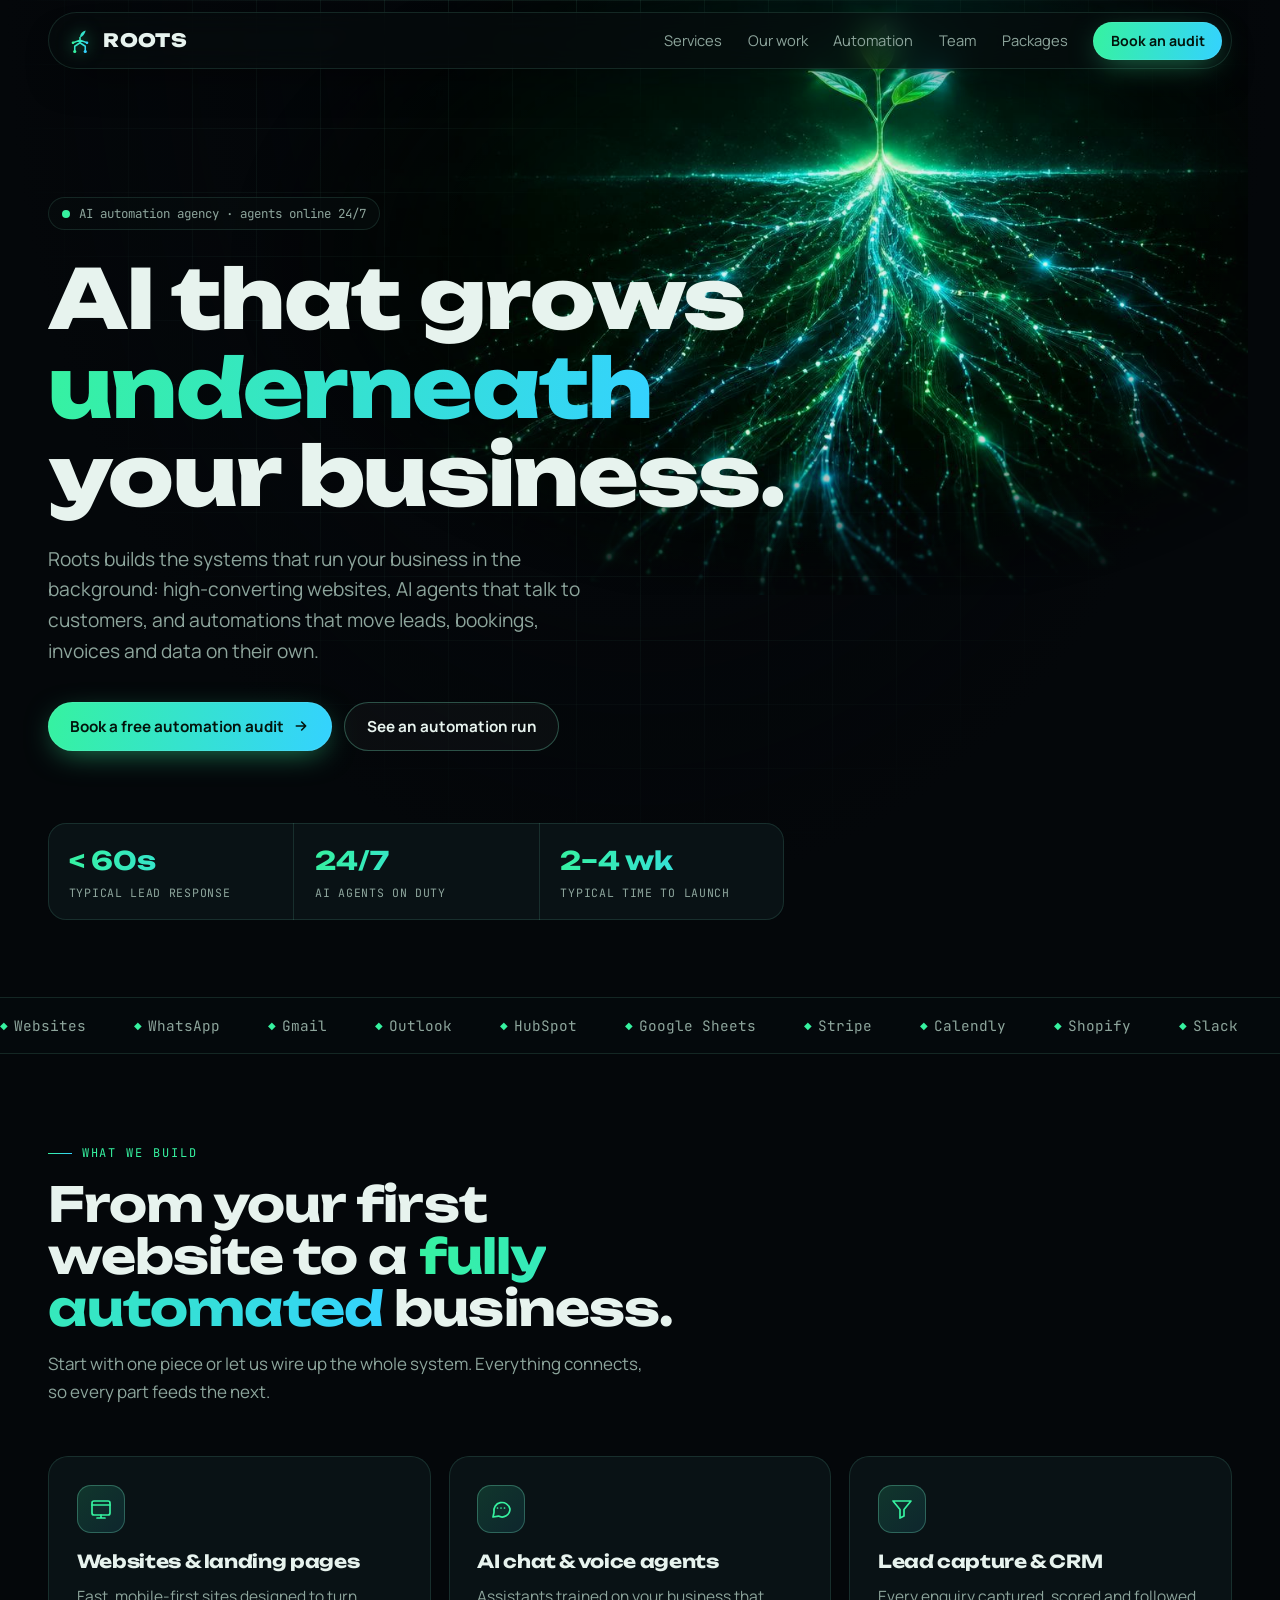
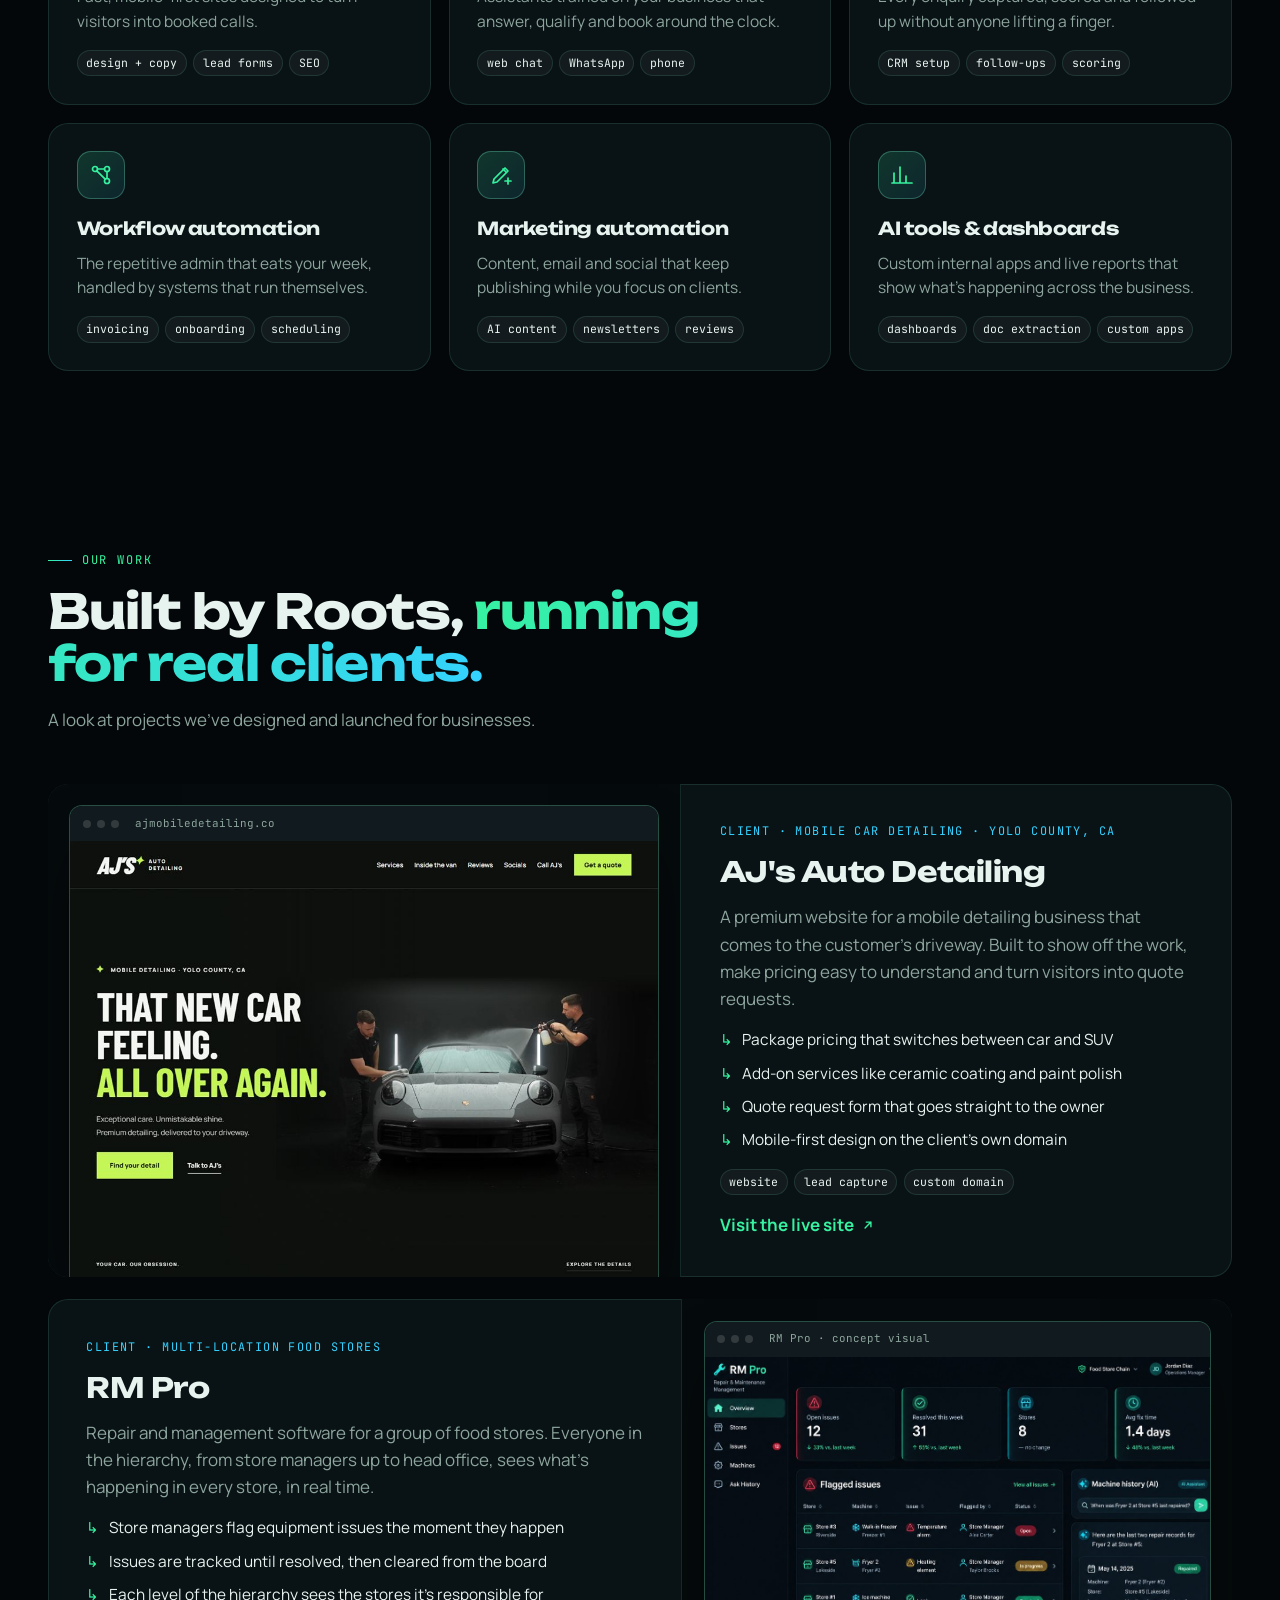
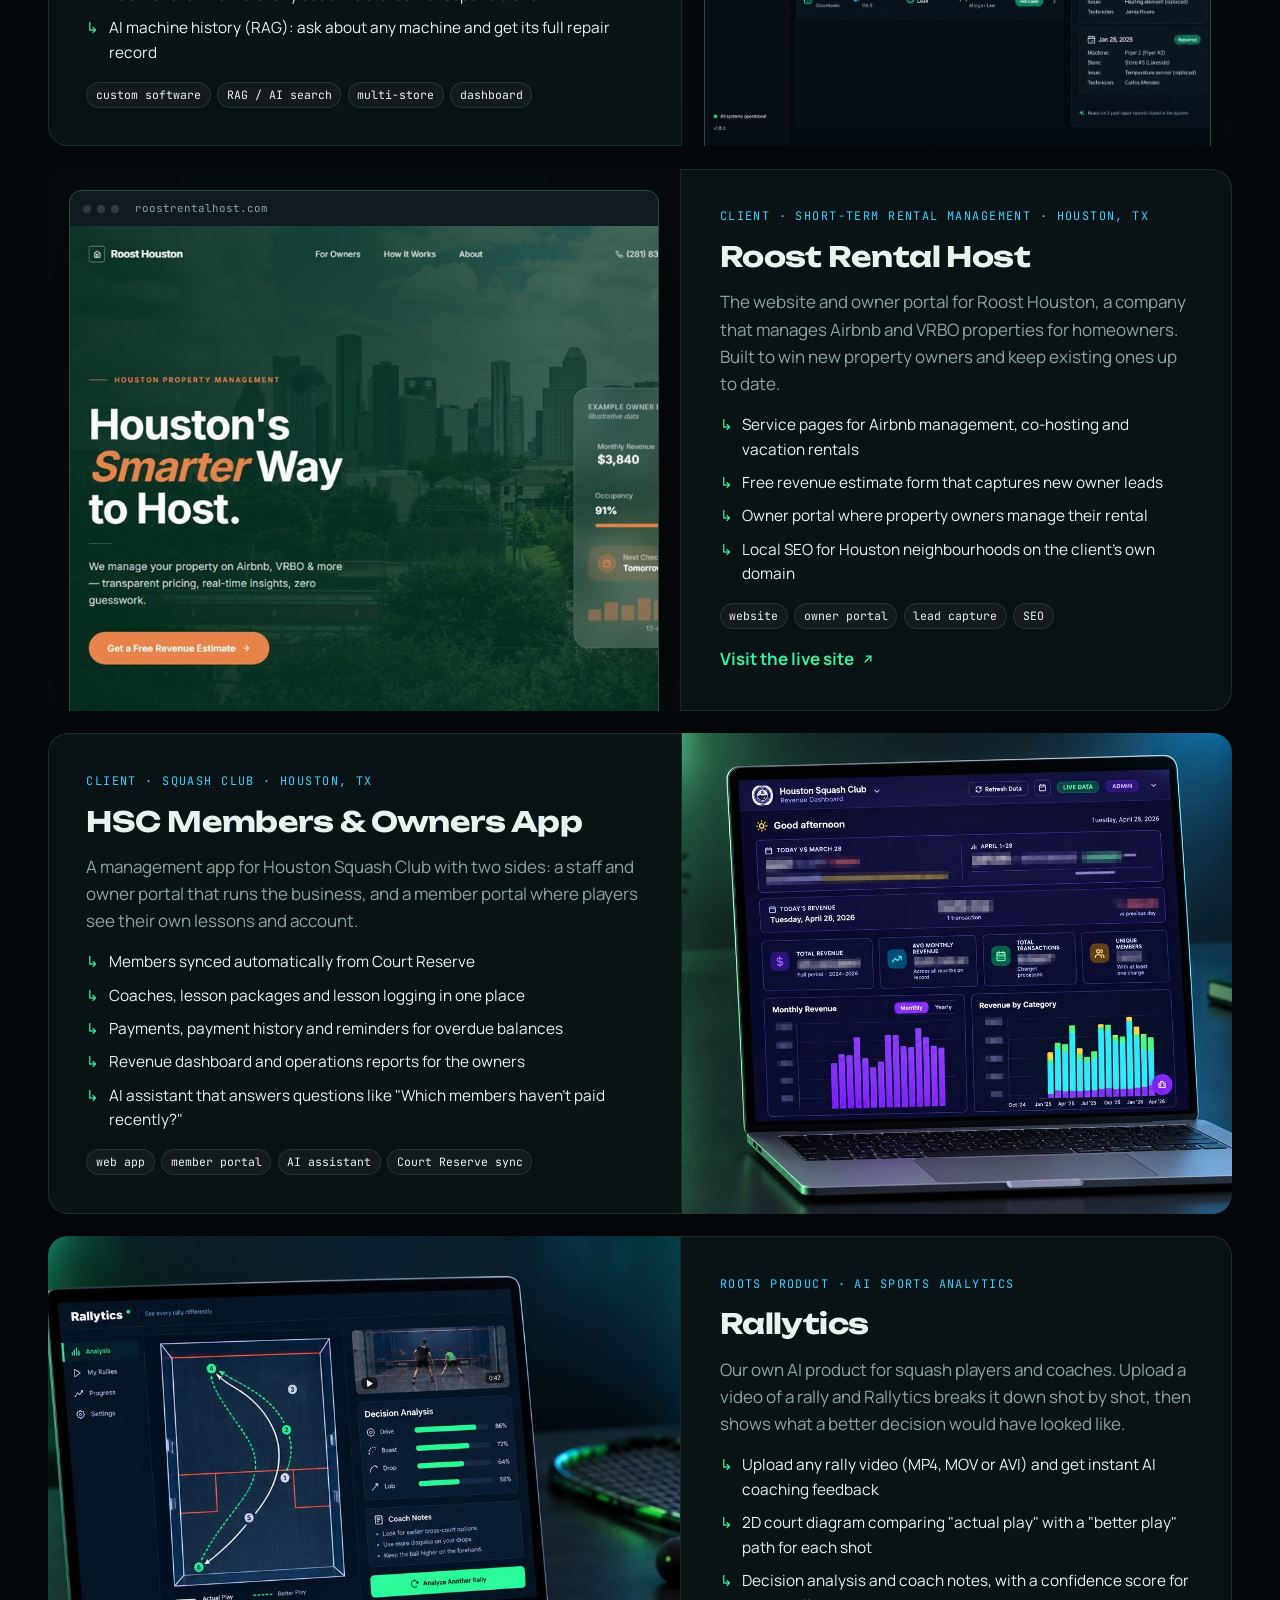
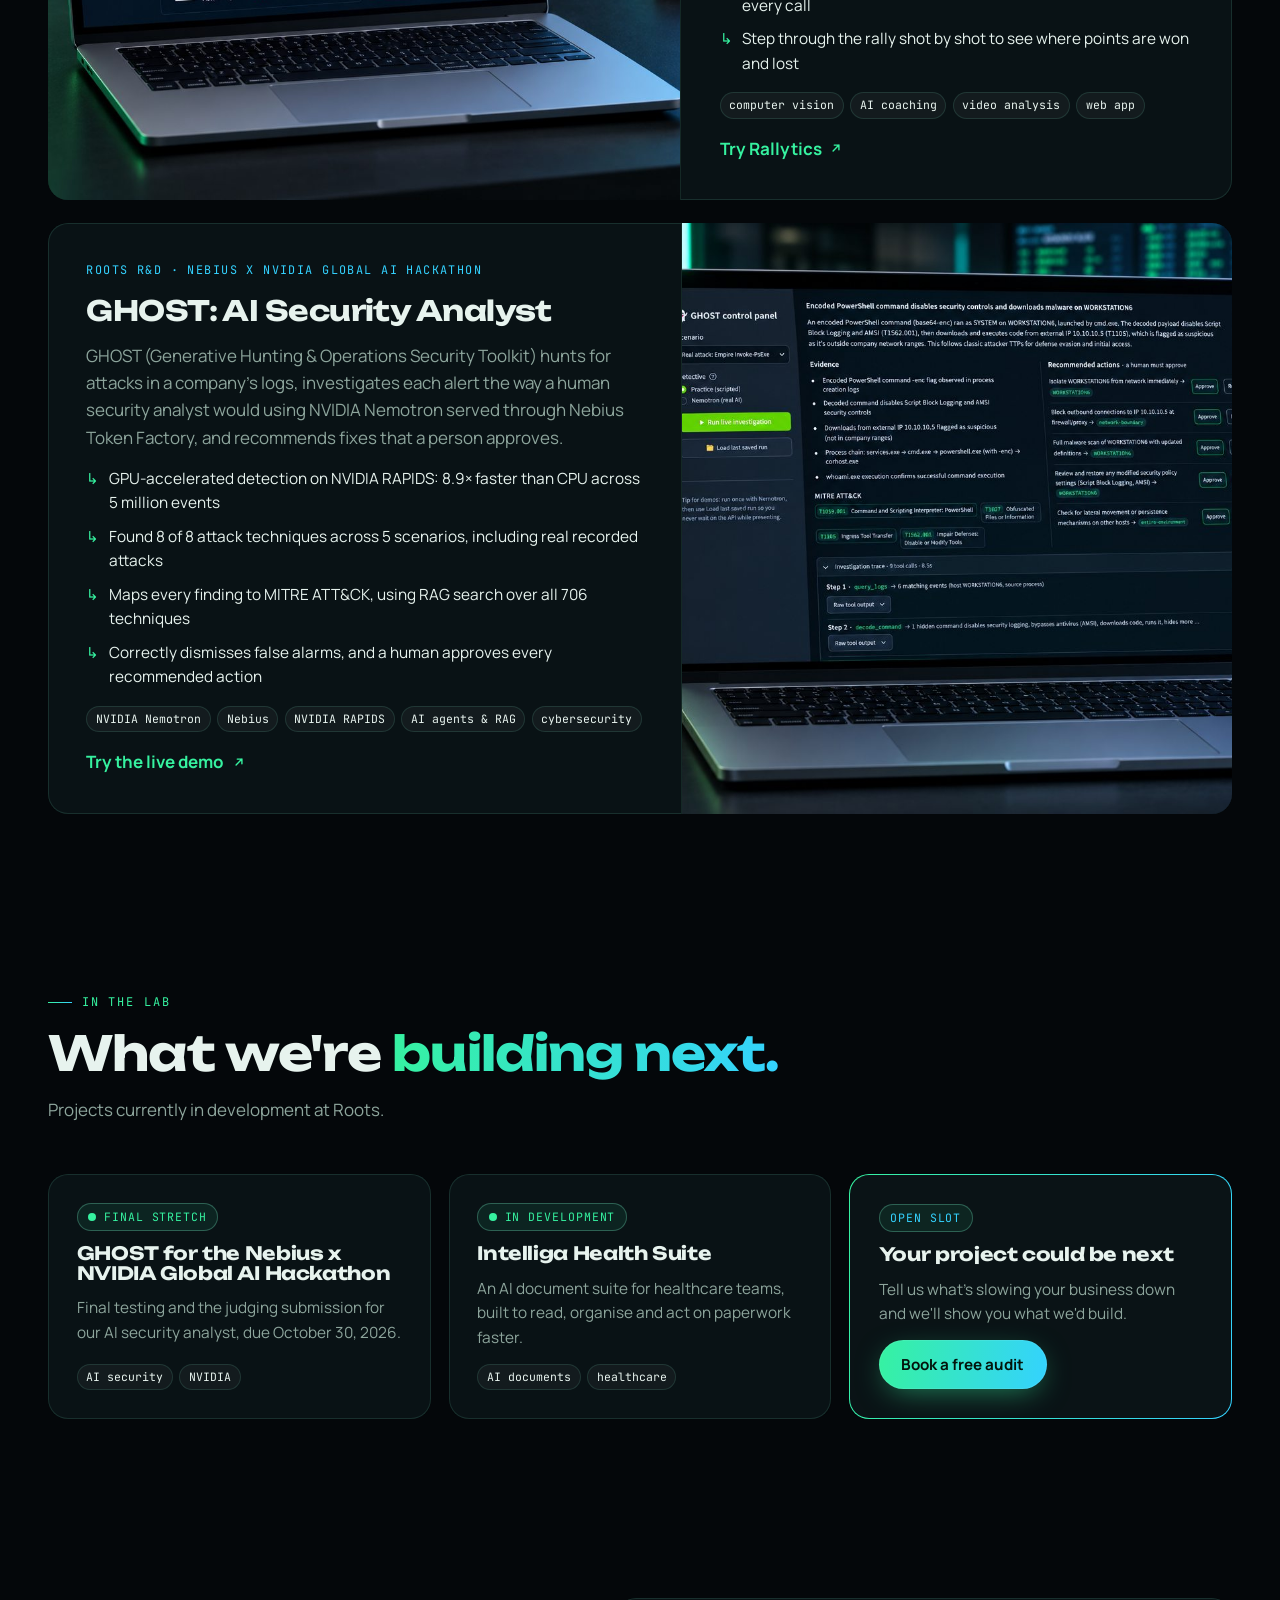
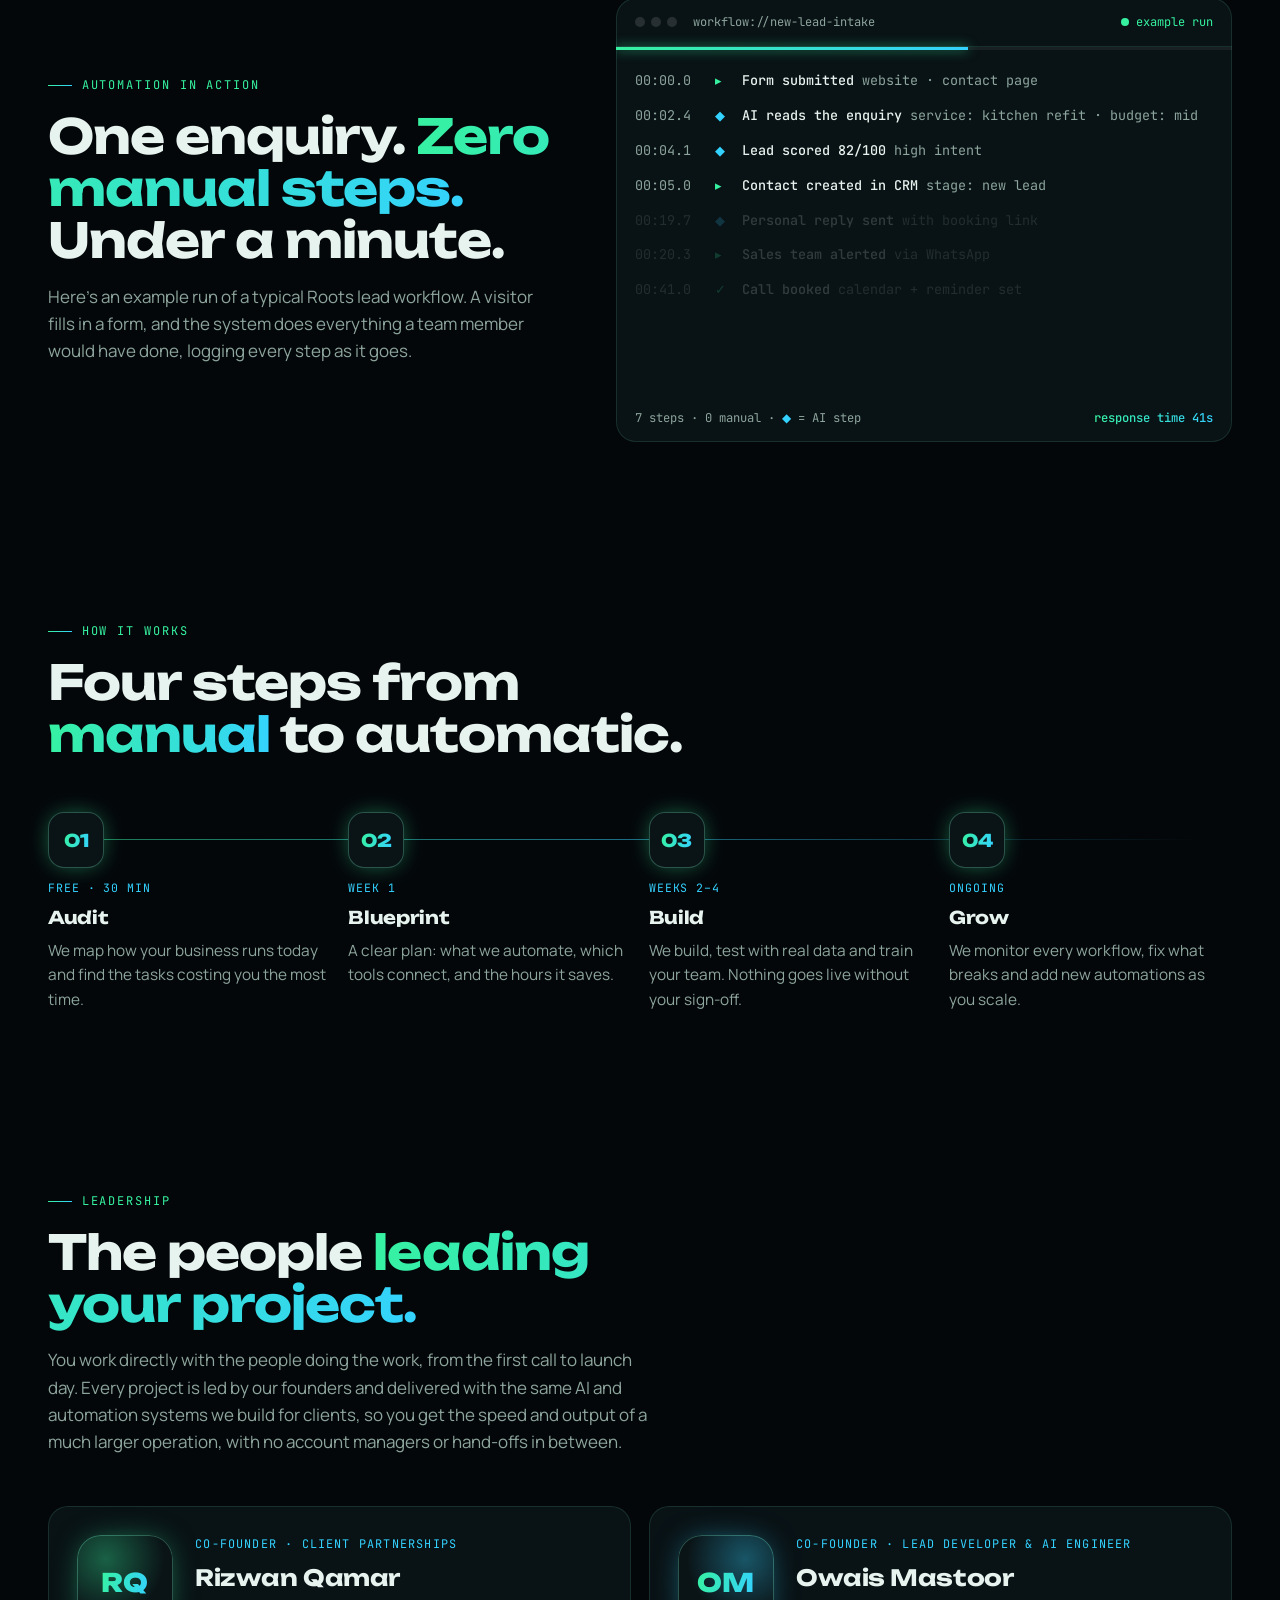
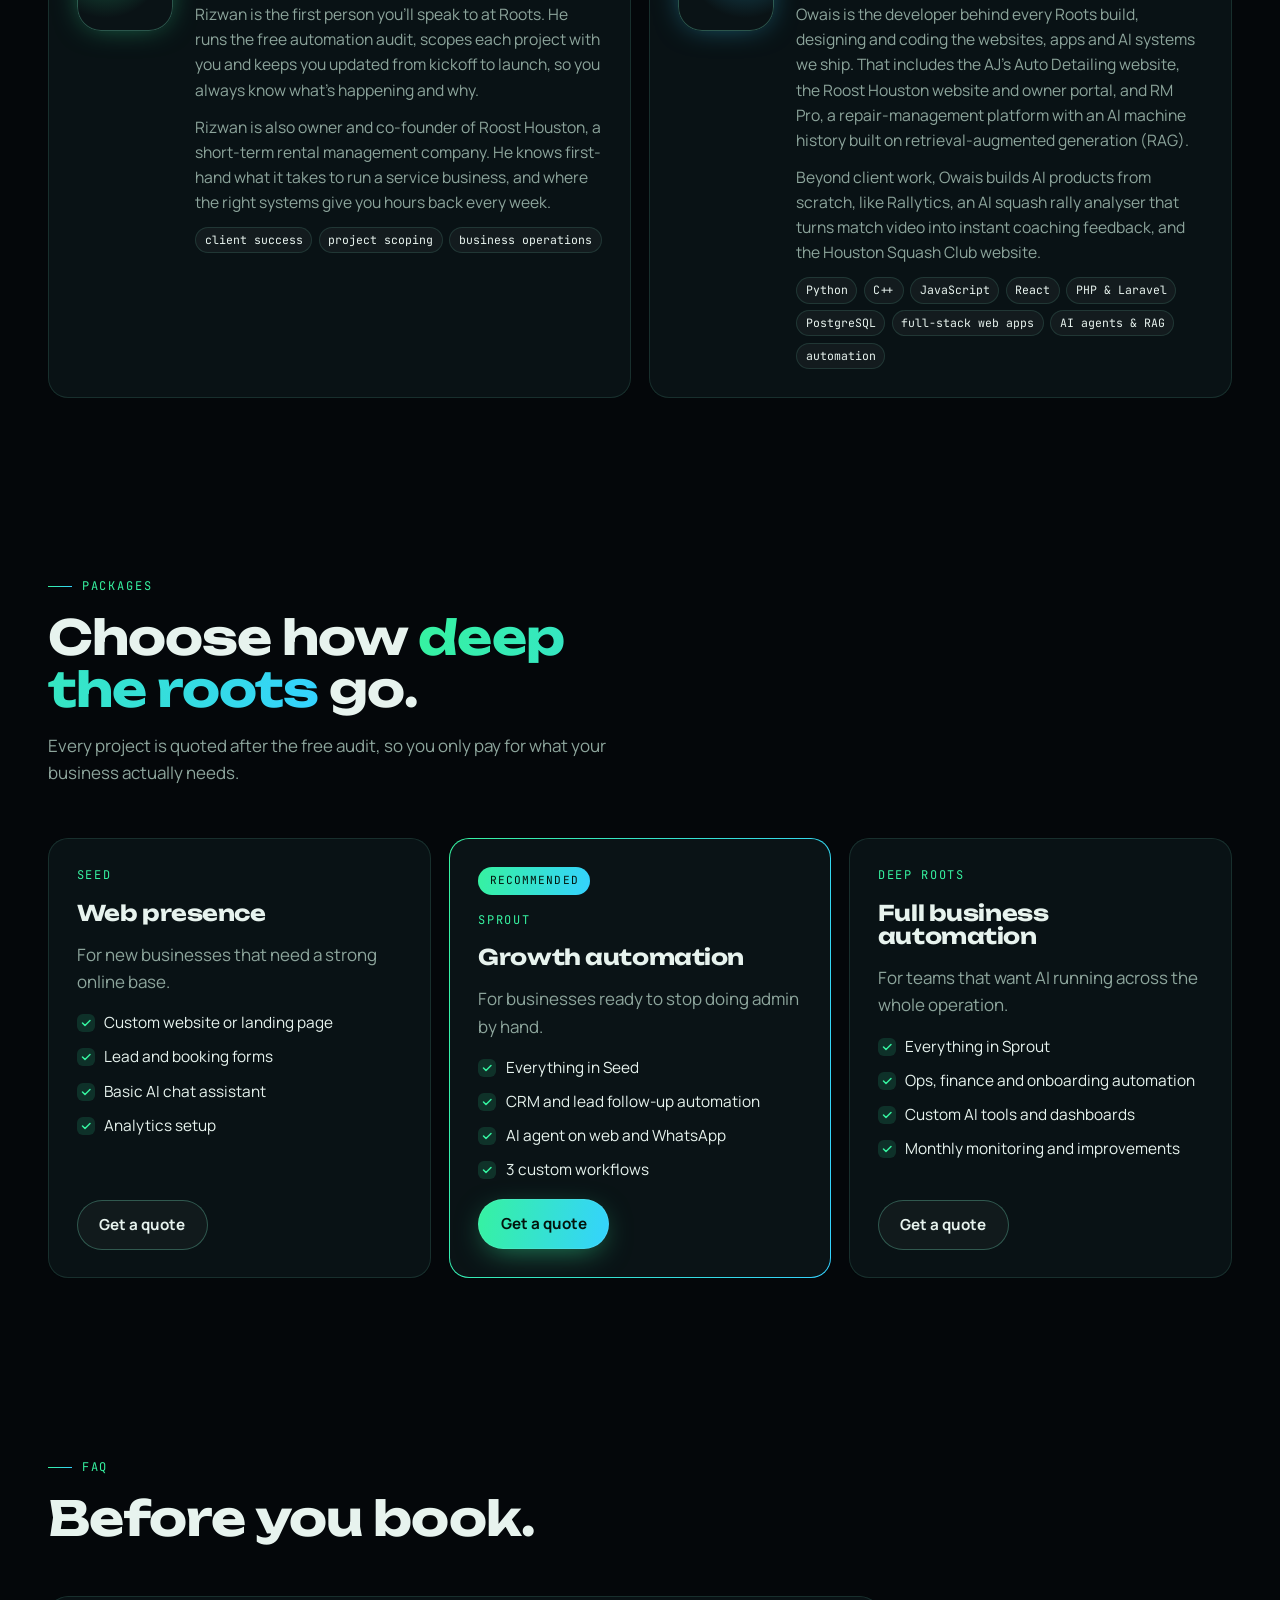
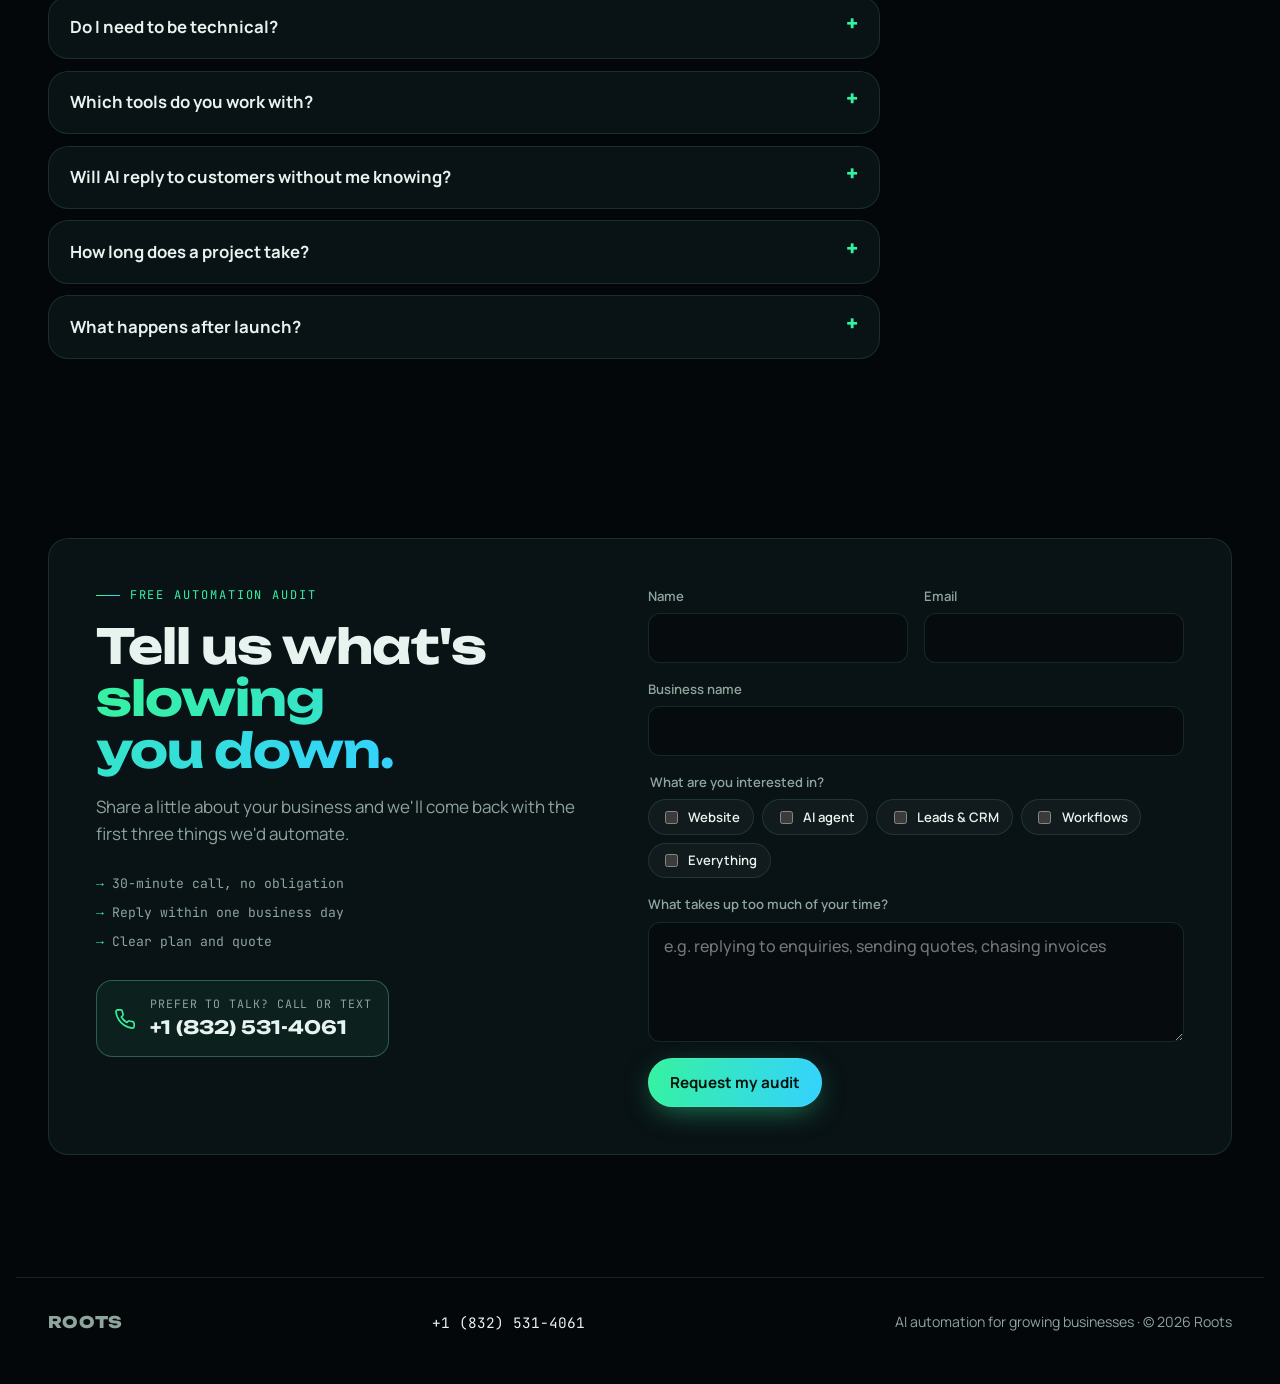
==== index.html @ 6e0de46a "Security hardening from ZAP scan, plus GHOST project and upcoming section - Move all CSS to styles.c" ====
<!doctype html>
<html lang="en">
<head>
<meta charset="utf-8">
<meta name="viewport" content="width=device-width, initial-scale=1, viewport-fit=cover">
<title>Roots | AI Automation Agency</title>
<meta name="description" content="Roots builds websites, AI agents and end-to-end business automation. Book a free automation audit.">
<meta property="og:title" content="Roots | AI Automation Agency">
<meta property="og:description" content="Websites, AI agents and full business automation, built to run underneath your business.">
<meta property="og:image" content="https://roots-ai-roan.vercel.app/img/hero.jpg">
<meta name="theme-color" content="#04070A">
<link rel="icon" href="favicon.svg" type="image/svg+xml">
<link rel="canonical" href="https://roots-ai-roan.vercel.app/">
<meta name="twitter:card" content="summary_large_image">
<meta property="og:type" content="website">
<meta property="og:url" content="https://roots-ai-roan.vercel.app/">
<link rel="preload" href="fonts/Manrope-latin-bcbadccc.woff2" as="font" type="font/woff2" crossorigin>
<link rel="preload" href="fonts/Unbounded-latin-f2b2b22d.woff2" as="font" type="font/woff2" crossorigin>
<link rel="stylesheet" href="styles.css">
</head>
<body>

<header class="nav">
  <div class="bar">
    <a class="logo" href="#top" aria-label="Roots home">
      <svg viewBox="0 0 32 32" aria-hidden="true"><defs><linearGradient id="lg" x1="0" y1="0" x2="1" y2="1"><stop offset="0" stop-color="#36F2A0"/><stop offset="1" stop-color="#34D2FF"/></linearGradient></defs><path d="M3 12h26" stroke="url(#lg)" stroke-width="1.6"/><path d="M16 12v6M16 18l-6 4v6M16 18l6 4v6M16 15l-8 3M16 15l8 3" stroke="url(#lg)" stroke-width="1.8" fill="none" stroke-linecap="round" stroke-linejoin="round"/><circle cx="10" cy="28" r="1.8" fill="#36F2A0"/><circle cx="22" cy="28" r="1.8" fill="#34D2FF"/><circle cx="8" cy="18" r="1.5" fill="#36F2A0"/><circle cx="24" cy="18" r="1.5" fill="#34D2FF"/><path d="M16 12c0-4 2.2-7 6.5-8-1 4.2-3.2 6.6-6.5 8z" fill="url(#lg)"/></svg>
      ROOTS
    </a>
    <nav id="site-nav" aria-label="Main">
      <a href="#services">Services</a>
      <a href="#work">Our work</a>
      <a href="#workflow">Automation</a>
      <a href="#team">Team</a>
      <a href="#packages">Packages</a>
      <a class="btn" href="#contact">Book an audit</a>
    </nav>
    <button class="menu-btn" type="button" aria-label="Open menu" aria-expanded="false" aria-controls="site-nav"><svg viewBox="0 0 24 24" fill="none" stroke="currentColor" stroke-width="2" stroke-linecap="round" aria-hidden="true"><path d="M4 7h16M4 12h16M4 17h16"/></svg></button>
  </div>
</header>

<main id="top">
  <div class="wrap">
    <section class="hero" aria-labelledby="hero-title">
      <div class="hero-art" role="img" aria-label="A glowing sapling whose roots are circuit traces carrying data"></div>
      <span class="status"><span class="pulse"></span>AI automation agency · agents online 24/7</span>
      <h1 id="hero-title">AI that grows <span class="grad">underneath</span> your business.</h1>
      <p class="lede">Roots builds the systems that run your business in the background: high-converting websites, AI agents that talk to customers, and automations that move leads, bookings, invoices and data on their own.</p>
      <div class="ctas">
        <a class="btn" href="#contact">Book a free automation audit
          <svg width="16" height="16" viewBox="0 0 24 24" fill="none" stroke="currentColor" stroke-width="2.4" stroke-linecap="round" stroke-linejoin="round" aria-hidden="true"><path d="M5 12h14M13 6l6 6-6 6"/></svg></a>
        <a class="btn ghost" href="#workflow">See an automation run</a>
      </div>
      <div class="readouts" aria-label="What Roots delivers">
        <div class="readout"><b class="grad">&lt; 60s</b><span>typical lead response</span></div>
        <div class="readout"><b class="grad">24/7</b><span>AI agents on duty</span></div>
        <div class="readout"><b class="grad">2–4 wk</b><span>typical time to launch</span></div>
      </div>
    </section>
  </div>

  <div class="marquee" aria-label="Tools we connect">
    <div class="marquee-track">
      <span>Websites</span><span>WhatsApp</span><span>Gmail</span><span>Outlook</span><span>HubSpot</span><span>Google Sheets</span><span>Stripe</span><span>Calendly</span><span>Shopify</span><span>Slack</span><span>Notion</span><span>QuickBooks</span><span>Instagram</span><span>Zapier</span>
      <span aria-hidden="true">Websites</span><span aria-hidden="true">WhatsApp</span><span aria-hidden="true">Gmail</span><span aria-hidden="true">Outlook</span><span aria-hidden="true">HubSpot</span><span aria-hidden="true">Google Sheets</span><span aria-hidden="true">Stripe</span><span aria-hidden="true">Calendly</span><span aria-hidden="true">Shopify</span><span aria-hidden="true">Slack</span><span aria-hidden="true">Notion</span><span aria-hidden="true">QuickBooks</span><span aria-hidden="true">Instagram</span><span aria-hidden="true">Zapier</span>
    </div>
  </div>

  <section id="services" aria-labelledby="svc-title">
    <div class="wrap">
      <div class="head">
        <span class="eyebrow">What we build</span>
        <h2 id="svc-title">From your first website to a <span class="grad">fully automated</span> business.</h2>
        <p>Start with one piece or let us wire up the whole system. Everything connects, so every part feeds the next.</p>
      </div>
      <div class="services">
        <article class="card svc">
          <div class="icon"><svg viewBox="0 0 24 24"><rect x="3" y="4" width="18" height="14" rx="2"/><path d="M3 8h18M8 21h8M12 18v3"/></svg></div>
          <h3>Websites &amp; landing pages</h3>
          <p>Fast, mobile-first sites designed to turn visitors into booked calls.</p>
          <ul><li>design + copy</li><li>lead forms</li><li>SEO</li></ul>
        </article>
        <article class="card svc">
          <div class="icon"><svg viewBox="0 0 24 24"><path d="M21 12a8 8 0 0 1-11.6 7.1L4 20l1-4.6A8 8 0 1 1 21 12z"/><path d="M8.5 11h.01M12 11h.01M15.5 11h.01"/></svg></div>
          <h3>AI chat &amp; voice agents</h3>
          <p>Assistants trained on your business that answer, qualify and book around the clock.</p>
          <ul><li>web chat</li><li>WhatsApp</li><li>phone</li></ul>
        </article>
        <article class="card svc">
          <div class="icon"><svg viewBox="0 0 24 24"><path d="M3 4h18l-7 8.5V19l-4 2v-8.5z"/></svg></div>
          <h3>Lead capture &amp; CRM</h3>
          <p>Every enquiry captured, scored and followed up without anyone lifting a finger.</p>
          <ul><li>CRM setup</li><li>follow-ups</li><li>scoring</li></ul>
        </article>
        <article class="card svc">
          <div class="icon"><svg viewBox="0 0 24 24"><circle cx="6" cy="6" r="2.5"/><circle cx="18" cy="18" r="2.5"/><circle cx="18" cy="6" r="2.5"/><path d="M8.5 6h7M18 8.5v7M7.8 7.8l8.4 8.4"/></svg></div>
          <h3>Workflow automation</h3>
          <p>The repetitive admin that eats your week, handled by systems that run themselves.</p>
          <ul><li>invoicing</li><li>onboarding</li><li>scheduling</li></ul>
        </article>
        <article class="card svc">
          <div class="icon"><svg viewBox="0 0 24 24"><path d="M4 20l4-1 11-11-3-3L5 16z"/><path d="M14 6l3 3"/><path d="M19 15v6M16 18h6"/></svg></div>
          <h3>Marketing automation</h3>
          <p>Content, email and social that keep publishing while you focus on clients.</p>
          <ul><li>AI content</li><li>newsletters</li><li>reviews</li></ul>
        </article>
        <article class="card svc">
          <div class="icon"><svg viewBox="0 0 24 24"><path d="M4 20V10M10 20V4M16 20v-7M22 20H2"/></svg></div>
          <h3>AI tools &amp; dashboards</h3>
          <p>Custom internal apps and live reports that show what's happening across the business.</p>
          <ul><li>dashboards</li><li>doc extraction</li><li>custom apps</li></ul>
        </article>
      </div>
    </div>
  </section>

  <section id="work" aria-labelledby="work-title">
    <div class="wrap">
      <div class="head">
        <span class="eyebrow">Our work</span>
        <h2 id="work-title">Built by Roots, <span class="grad">running for real clients.</span></h2>
        <p>A look at projects we've designed and launched for businesses.</p>
      </div>
      <div class="work">
        <article class="card project">
          <div class="shot">
            <div class="browser">
              <div class="browser-bar"><i></i><i></i><i></i><span>ajmobiledetailing.co</span></div>
              <img src="img/work-ajs.jpg" width="800" height="600" loading="lazy" alt="Homepage of the AJ's Auto Detailing website: 'That new car feeling. All over again.' with two detailers working on a grey sports car">
            </div>
          </div>
          <div class="project-body">
            <span class="client">Client · Mobile car detailing · Yolo County, CA</span>
            <h3>AJ's Auto Detailing</h3>
            <p>A premium website for a mobile detailing business that comes to the customer's driveway. Built to show off the work, make pricing easy to understand and turn visitors into quote requests.</p>
            <ul class="built">
              <li>Package pricing that switches between car and SUV</li>
              <li>Add-on services like ceramic coating and paint polish</li>
              <li>Quote request form that goes straight to the owner</li>
              <li>Mobile-first design on the client's own domain</li>
            </ul>
            <div class="tags"><span>website</span><span>lead capture</span><span>custom domain</span></div>
            <a class="visit" href="https://www.ajmobiledetailing.co" target="_blank" rel="noopener noreferrer">Visit the live site
              <svg width="14" height="14" viewBox="0 0 24 24" fill="none" stroke="currentColor" stroke-width="2.4" stroke-linecap="round" stroke-linejoin="round" aria-hidden="true"><path d="M7 17L17 7M9 7h8v8"/></svg></a>
          </div>
        </article>

        <article class="card project flip">
          <div class="shot">
            <div class="browser">
              <div class="browser-bar"><i></i><i></i><i></i><span>RM Pro · concept visual</span></div>
              <img src="img/work-rmpro.jpg" width="1168" height="880" loading="lazy" alt="Concept visual of the RM Pro dashboard: open and resolved issue counts across stores, a table of issues flagged by store managers, and an AI panel answering a question about a fryer's repair history">
            </div>
          </div>
          <div class="project-body">
            <span class="client">Client · Multi-location food stores</span>
            <h3>RM Pro</h3>
            <p>Repair and management software for a group of food stores. Everyone in the hierarchy, from store managers up to head office, sees what's happening in every store, in real time.</p>
            <ul class="built">
              <li>Store managers flag equipment issues the moment they happen</li>
              <li>Issues are tracked until resolved, then cleared from the board</li>
              <li>Each level of the hierarchy sees the stores it's responsible for</li>
              <li>AI machine history (RAG): ask about any machine and get its full repair record</li>
            </ul>
            <div class="tags"><span>custom software</span><span>RAG / AI search</span><span>multi-store</span><span>dashboard</span></div>
          </div>
        </article>

        <article class="card project">
          <div class="shot">
            <div class="browser">
              <div class="browser-bar"><i></i><i></i><i></i><span>roostrentalhost.com</span></div>
              <img src="img/work-roost.jpg" width="1000" height="650" loading="lazy" alt="Homepage of the Roost Houston website: 'Houston's Smarter Way to Host.' over the Houston skyline, with an example owner dashboard card">
            </div>
          </div>
          <div class="project-body">
            <span class="client">Client · Short-term rental management · Houston, TX</span>
            <h3>Roost Rental Host</h3>
            <p>The website and owner portal for Roost Houston, a company that manages Airbnb and VRBO properties for homeowners. Built to win new property owners and keep existing ones up to date.</p>
            <ul class="built">
              <li>Service pages for Airbnb management, co-hosting and vacation rentals</li>
              <li>Free revenue estimate form that captures new owner leads</li>
              <li>Owner portal where property owners manage their rental</li>
              <li>Local SEO for Houston neighbourhoods on the client's own domain</li>
            </ul>
            <div class="tags"><span>website</span><span>owner portal</span><span>lead capture</span><span>SEO</span></div>
            <a class="visit" href="https://roostrentalhost.com" target="_blank" rel="noopener noreferrer">Visit the live site
              <svg width="14" height="14" viewBox="0 0 24 24" fill="none" stroke="currentColor" stroke-width="2.4" stroke-linecap="round" stroke-linejoin="round" aria-hidden="true"><path d="M7 17L17 7M9 7h8v8"/></svg></a>
          </div>
        </article>

        <article class="card project flip">
          <div class="shot">
            <img class="shot-img" src="img/work-hsc-laptop.jpg" width="1168" height="880" loading="lazy" alt="Laptop showing the Houston Squash Club revenue dashboard: revenue summary, member and transaction stats, and monthly and by-category revenue charts (figures blurred for client privacy)">
          </div>
          <div class="project-body">
            <span class="client">Client · Squash club · Houston, TX</span>
            <h3>HSC Members &amp; Owners App</h3>
            <p>A management app for Houston Squash Club with two sides: a staff and owner portal that runs the business, and a member portal where players see their own lessons and account.</p>
            <ul class="built">
              <li>Members synced automatically from Court Reserve</li>
              <li>Coaches, lesson packages and lesson logging in one place</li>
              <li>Payments, payment history and reminders for overdue balances</li>
              <li>Revenue dashboard and operations reports for the owners</li>
              <li>AI assistant that answers questions like "Which members haven't paid recently?"</li>
            </ul>
            <div class="tags"><span>web app</span><span>member portal</span><span>AI assistant</span><span>Court Reserve sync</span></div>
          </div>
        </article>

        <article class="card project">
          <div class="shot">
            <img class="shot-img" src="img/work-rallytics.jpg" width="1168" height="880" loading="lazy" alt="Laptop showing the Rallytics rally analysis screen: a 2D squash court diagram comparing actual play with a better play path, decision analysis and coach notes">
          </div>
          <div class="project-body">
            <span class="client">Roots product · AI sports analytics</span>
            <h3>Rallytics</h3>
            <p>Our own AI product for squash players and coaches. Upload a video of a rally and Rallytics breaks it down shot by shot, then shows what a better decision would have looked like.</p>
            <ul class="built">
              <li>Upload any rally video (MP4, MOV or AVI) and get instant AI coaching feedback</li>
              <li>2D court diagram comparing "actual play" with a "better play" path for each shot</li>
              <li>Decision analysis and coach notes, with a confidence score for every call</li>
              <li>Step through the rally shot by shot to see where points are won and lost</li>
            </ul>
            <div class="tags"><span>computer vision</span><span>AI coaching</span><span>video analysis</span><span>web app</span></div>
            <a class="visit" href="https://rallytics.vercel.app" target="_blank" rel="noopener noreferrer">Try Rallytics
              <svg width="14" height="14" viewBox="0 0 24 24" fill="none" stroke="currentColor" stroke-width="2.4" stroke-linecap="round" stroke-linejoin="round" aria-hidden="true"><path d="M7 17L17 7M9 7h8v8"/></svg></a>
          </div>
        </article>

        <article class="card project flip">
          <div class="shot">
            <img class="shot-img" src="img/work-ghost.jpg" width="1168" height="880" loading="lazy" alt="Laptop showing the GHOST control panel: an AI-written incident report with evidence, MITRE ATT&amp;CK techniques and recommended actions that a human approves or rejects">
          </div>
          <div class="project-body">
            <span class="client">Roots R&amp;D · Nebius x NVIDIA Global AI Hackathon</span>
            <h3>GHOST: AI Security Analyst</h3>
            <p>GHOST (Generative Hunting &amp; Operations Security Toolkit) hunts for attacks in a company's logs, investigates each alert the way a human security analyst would using NVIDIA Nemotron served through Nebius Token Factory, and recommends fixes that a person approves.</p>
            <ul class="built">
              <li>GPU-accelerated detection on NVIDIA RAPIDS: 8.9× faster than CPU across 5 million events</li>
              <li>Found 8 of 8 attack techniques across 5 scenarios, including real recorded attacks</li>
              <li>Maps every finding to MITRE ATT&amp;CK, using RAG search over all 706 techniques</li>
              <li>Correctly dismisses false alarms, and a human approves every recommended action</li>
            </ul>
            <div class="tags"><span>NVIDIA Nemotron</span><span>Nebius</span><span>NVIDIA RAPIDS</span><span>AI agents &amp; RAG</span><span>cybersecurity</span></div>
            <a class="visit" href="https://ghost-soc.streamlit.app/" target="_blank" rel="noopener noreferrer">Try the live demo
              <svg width="14" height="14" viewBox="0 0 24 24" fill="none" stroke="currentColor" stroke-width="2.4" stroke-linecap="round" stroke-linejoin="round" aria-hidden="true"><path d="M7 17L17 7M9 7h8v8"/></svg></a>
          </div>
        </article>
      </div>
    </div>
  </section>

  <section id="upcoming" aria-labelledby="up-title">
    <div class="wrap">
      <div class="head">
        <span class="eyebrow">In the lab</span>
        <h2 id="up-title">What we're <span class="grad">building next.</span></h2>
        <p>Projects currently in development at Roots.</p>
      </div>
      <div class="upcoming">
        <article class="card soon">
          <span class="pill"><span class="pulse"></span>Final stretch</span>
          <h3>GHOST for the Nebius x NVIDIA Global AI Hackathon</h3>
          <p>Final testing and the judging submission for our AI security analyst, due October 30, 2026.</p>
          <div class="tags"><span>AI security</span><span>NVIDIA</span></div>
        </article>
        <article class="card soon">
          <span class="pill"><span class="pulse"></span>In development</span>
          <h3>Intelliga Health Suite</h3>
          <p>An AI document suite for healthcare teams, built to read, organise and act on paperwork faster.</p>
          <div class="tags"><span>AI documents</span><span>healthcare</span></div>
        </article>
        <article class="card soon next">
          <span class="pill">Open slot</span>
          <h3>Your project could be next</h3>
          <p>Tell us what's slowing your business down and we'll show you what we'd build.</p>
          <a class="btn" href="#contact">Book a free audit</a>
        </article>
      </div>
    </div>
  </section>

  <section id="workflow" aria-labelledby="wf-title">
    <div class="wrap split">
      <div class="head">
        <span class="eyebrow">Automation in action</span>
        <h2 id="wf-title">One enquiry. <span class="grad">Zero manual steps.</span> Under a minute.</h2>
        <p>Here's an example run of a typical Roots lead workflow. A visitor fills in a form, and the system does everything a team member would have done, logging every step as it goes.</p>
      </div>
      <div class="card console" role="figure" aria-label="Example automation run log">
        <div class="console-top"><span class="dots"><i></i><i></i><i></i></span>workflow://new-lead-intake<span class="live"><span class="pulse"></span>example run</span></div>
        <div class="bar-track"><div class="bar-fill" id="wf-bar"></div></div>
        <ol id="wf">
          <li><span class="t">00:00.0</span><span class="k">▸</span><span class="msg"><b>Form submitted</b> <span>website · contact page</span></span></li>
          <li class="ai"><span class="t">00:02.4</span><span class="k">◆</span><span class="msg"><b>AI reads the enquiry</b> <span>service: kitchen refit · budget: mid</span></span></li>
          <li class="ai"><span class="t">00:04.1</span><span class="k">◆</span><span class="msg"><b>Lead scored 82/100</b> <span>high intent</span></span></li>
          <li><span class="t">00:05.0</span><span class="k">▸</span><span class="msg"><b>Contact created in CRM</b> <span>stage: new lead</span></span></li>
          <li class="ai"><span class="t">00:19.7</span><span class="k">◆</span><span class="msg"><b>Personal reply sent</b> <span>with booking link</span></span></li>
          <li><span class="t">00:20.3</span><span class="k">▸</span><span class="msg"><b>Sales team alerted</b> <span>via WhatsApp</span></span></li>
          <li><span class="t">00:41.0</span><span class="k">✓</span><span class="msg"><b>Call booked</b> <span>calendar + reminder set</span></span></li>
        </ol>
        <div class="console-foot"><span>7 steps · 0 manual · <span class="cy">◆</span> = AI step</span><strong class="grad">response time 41s</strong></div>
      </div>
    </div>
  </section>

  <section id="process" aria-labelledby="proc-title">
    <div class="wrap">
      <div class="head">
        <span class="eyebrow">How it works</span>
        <h2 id="proc-title">Four steps from <span class="grad">manual</span> to automatic.</h2>
      </div>
      <div class="steps">
        <div class="step"><div class="node"><span>01</span></div><span class="dur">FREE · 30 MIN</span><h3>Audit</h3><p>We map how your business runs today and find the tasks costing you the most time.</p></div>
        <div class="step"><div class="node"><span>02</span></div><span class="dur">WEEK 1</span><h3>Blueprint</h3><p>A clear plan: what we automate, which tools connect, and the hours it saves.</p></div>
        <div class="step"><div class="node"><span>03</span></div><span class="dur">WEEKS 2–4</span><h3>Build</h3><p>We build, test with real data and train your team. Nothing goes live without your sign-off.</p></div>
        <div class="step"><div class="node"><span>04</span></div><span class="dur">ONGOING</span><h3>Grow</h3><p>We monitor every workflow, fix what breaks and add new automations as you scale.</p></div>
      </div>
    </div>
  </section>

  <section id="team" aria-labelledby="team-title">
    <div class="wrap">
      <div class="head">
        <span class="eyebrow">Leadership</span>
        <h2 id="team-title">The people <span class="grad">leading your project.</span></h2>
        <p>You work directly with the people doing the work, from the first call to launch day. Every project is led by our founders and delivered with the same AI and automation systems we build for clients, so you get the speed and output of a much larger operation, with no account managers or hand-offs in between.</p>
      </div>
      <div class="team">
        <article class="card person">
          <!-- To add a photo: replace this .avatar div with <img class="avatar" src="img/rizwan.jpg" alt="Rizwan Qamar"> -->
          <div class="avatar" aria-hidden="true"><span>RQ</span></div>
          <div class="person-body">
            <span class="role">Co-founder · Client Partnerships</span>
            <h3>Rizwan Qamar</h3>
            <p>Rizwan is the first person you'll speak to at Roots. He runs the free automation audit, scopes each project with you and keeps you updated from kickoff to launch, so you always know what's happening and why.</p>
            <p>Rizwan is also owner and co-founder of Roost Houston, a short-term rental management company. He knows first-hand what it takes to run a service business, and where the right systems give you hours back every week.</p>
            <div class="tags"><span>client success</span><span>project scoping</span><span>business operations</span></div>
          </div>
        </article>
        <article class="card person">
          <!-- To add a photo: replace this .avatar div with <img class="avatar" src="img/owais.jpg" alt="Owais Mastoor"> -->
          <div class="avatar alt" aria-hidden="true"><span>OM</span></div>
          <div class="person-body">
            <span class="role">Co-founder · Lead Developer &amp; AI Engineer</span>
            <h3>Owais Mastoor</h3>
            <p>Owais is the developer behind every Roots build, designing and coding the websites, apps and AI systems we ship. That includes the AJ's Auto Detailing website, the Roost Houston website and owner portal, and RM Pro, a repair-management platform with an AI machine history built on retrieval-augmented generation (RAG).</p>
            <p>Beyond client work, Owais builds AI products from scratch, like Rallytics, an AI squash rally analyser that turns match video into instant coaching feedback, and the Houston Squash Club website.</p>
            <div class="tags"><span>Python</span><span>C++</span><span>JavaScript</span><span>React</span><span>PHP &amp; Laravel</span><span>PostgreSQL</span><span>full-stack web apps</span><span>AI agents &amp; RAG</span><span>automation</span></div>
          </div>
        </article>
      </div>
    </div>
  </section>

  <section id="packages" aria-labelledby="pkg-title">
    <div class="wrap">
      <div class="head">
        <span class="eyebrow">Packages</span>
        <h2 id="pkg-title">Choose how <span class="grad">deep the roots</span> go.</h2>
        <p>Every project is quoted after the free audit, so you only pay for what your business actually needs.</p>
      </div>
      <div class="plans">
        <article class="card plan">
          <span class="tier">Seed</span>
          <h3>Web presence</h3>
          <p>For new businesses that need a strong online base.</p>
          <ul><li>Custom website or landing page</li><li>Lead and booking forms</li><li>Basic AI chat assistant</li><li>Analytics setup</li></ul>
          <a class="btn ghost" href="#contact">Get a quote</a>
        </article>
        <article class="card plan feature">
          <span class="badge">Recommended</span>
          <span class="tier">Sprout</span>
          <h3>Growth automation</h3>
          <p>For businesses ready to stop doing admin by hand.</p>
          <ul><li>Everything in Seed</li><li>CRM and lead follow-up automation</li><li>AI agent on web and WhatsApp</li><li>3 custom workflows</li></ul>
          <a class="btn" href="#contact">Get a quote</a>
        </article>
        <article class="card plan">
          <span class="tier">Deep Roots</span>
          <h3>Full business automation</h3>
          <p>For teams that want AI running across the whole operation.</p>
          <ul><li>Everything in Sprout</li><li>Ops, finance and onboarding automation</li><li>Custom AI tools and dashboards</li><li>Monthly monitoring and improvements</li></ul>
          <a class="btn ghost" href="#contact">Get a quote</a>
        </article>
      </div>
    </div>
  </section>

  <section id="faq" aria-labelledby="faq-title">
    <div class="wrap">
      <div class="head">
        <span class="eyebrow">FAQ</span>
        <h2 id="faq-title">Before you book.</h2>
      </div>
      <div class="faq">
        <details class="card"><summary>Do I need to be technical?</summary><p>No. We handle setup, integrations and testing. You get simple instructions and a team to call when you need a change.</p></details>
        <details class="card"><summary>Which tools do you work with?</summary><p>Most of the ones you already use: Google Workspace, Microsoft 365, HubSpot, WhatsApp, Stripe, Calendly, Shopify and more. If your tool has an API, we can usually connect it.</p></details>
        <details class="card"><summary>Will AI reply to customers without me knowing?</summary><p>Only if you want it to. Every agent follows rules you approve, and anything sensitive is handed to a person on your team.</p></details>
        <details class="card"><summary>How long does a project take?</summary><p>A website usually takes two to three weeks. A full automation setup typically takes four to eight weeks, depending on how many systems are involved.</p></details>
        <details class="card"><summary>What happens after launch?</summary><p>We monitor your workflows, fix anything that breaks and suggest new automations as your business changes.</p></details>
      </div>
    </div>
  </section>

  <section id="contact" aria-labelledby="contact-title">
    <div class="wrap">
      <div class="card contact">
        <div class="head">
          <span class="eyebrow">Free automation audit</span>
          <h2 id="contact-title">Tell us what's <span class="grad">slowing you down.</span></h2>
          <p>Share a little about your business and we'll come back with the first three things we'd automate.</p>
          <ul class="points"><li>30-minute call, no obligation</li><li>Reply within one business day</li><li>Clear plan and quote</li></ul>
          <a class="call" href="tel:+18325314061"><svg viewBox="0 0 24 24" fill="none" stroke="currentColor" stroke-width="1.8" stroke-linecap="round" stroke-linejoin="round" aria-hidden="true"><path d="M22 16.9v3a2 2 0 0 1-2.2 2 19.8 19.8 0 0 1-8.6-3.1 19.5 19.5 0 0 1-6-6A19.8 19.8 0 0 1 2.1 4.2 2 2 0 0 1 4.1 2h3a2 2 0 0 1 2 1.7c.1.9.4 1.8.7 2.7a2 2 0 0 1-.5 2.1L8 9.8a16 16 0 0 0 6 6l1.3-1.3a2 2 0 0 1 2.1-.4c.9.3 1.8.6 2.7.7a2 2 0 0 1 1.7 2z"/></svg><span><small>Prefer to talk? Call or text</small>+1 (832) 531-4061</span></a>
        </div>
        <form id="lead-form" method="post" action="#contact" novalidate>
          <div class="row2">
            <label for="f-name">Name<input id="f-name" name="name" autocomplete="name" maxlength="120" required></label>
            <label for="f-email">Email<input id="f-email" name="email" type="email" autocomplete="email" maxlength="200" required></label>
          </div>
          <label for="f-biz">Business name<input id="f-biz" name="business" autocomplete="organization" maxlength="200"></label>
          <fieldset>
            <legend>What are you interested in?</legend>
            <div class="chips">
              <label for="c-web"><input id="c-web" type="checkbox" name="interest" value="website">Website</label>
              <label for="c-agent"><input id="c-agent" type="checkbox" name="interest" value="ai-agent">AI agent</label>
              <label for="c-crm"><input id="c-crm" type="checkbox" name="interest" value="crm">Leads &amp; CRM</label>
              <label for="c-ops"><input id="c-ops" type="checkbox" name="interest" value="ops">Workflows</label>
              <label for="c-all"><input id="c-all" type="checkbox" name="interest" value="everything">Everything</label>
            </div>
          </fieldset>
          <label for="f-msg">What takes up too much of your time?<textarea id="f-msg" name="message" maxlength="5000" placeholder="e.g. replying to enquiries, sending quotes, chasing invoices"></textarea></label>
          <div class="hp" aria-hidden="true"><label for="f-website">Leave this field empty<input id="f-website" name="website" type="text" tabindex="-1" autocomplete="off"></label></div>
          <div class="submit-row">
            <button class="btn" type="submit">Request my audit</button>
            <span class="sent" id="form-status" role="status"></span>
          </div>
        </form>
      </div>
    </div>
  </section>
</main>

<footer>
  <div class="wrap">
    <a class="logo footer-logo" href="#top">ROOTS</a>
    <a class="footer-phone" href="tel:+18325314061">+1 (832) 531-4061</a>
    <span>AI automation for growing businesses · © 2026 Roots</span>
  </div>
</footer>

<script src="app.js" defer></script>
</body>
</html>
---- styles.css ----
/* Self-hosted fonts (latin + latin-ext) */
/* JetBrains Mono latin-ext */
@font-face {
  font-family: 'JetBrains Mono';
  font-style: normal;
  font-weight: 400;
  font-display: swap;
  src: url(fonts/JetBrainsMono-latin-ext-c8b23d7b.woff2) format('woff2');
  unicode-range: U+0100-02BA, U+02BD-02C5, U+02C7-02CC, U+02CE-02D7, U+02DD-02FF, U+0304, U+0308, U+0329, U+1D00-1DBF, U+1E00-1E9F, U+1EF2-1EFF, U+2020, U+20A0-20AB, U+20AD-20C4, U+2113, U+2C60-2C7F, U+A720-A7FF;
}
/* JetBrains Mono latin */
@font-face {
  font-family: 'JetBrains Mono';
  font-style: normal;
  font-weight: 400;
  font-display: swap;
  src: url(fonts/JetBrainsMono-latin-0a7197f9.woff2) format('woff2');
  unicode-range: U+0000-00FF, U+0131, U+0152-0153, U+02BB-02BC, U+02C6, U+02DA, U+02DC, U+0304, U+0308, U+0329, U+2000-206F, U+20AC, U+2122, U+2191, U+2193, U+2212, U+2215, U+FEFF, U+FFFD;
}
/* JetBrains Mono latin-ext */
@font-face {
  font-family: 'JetBrains Mono';
  font-style: normal;
  font-weight: 500;
  font-display: swap;
  src: url(fonts/JetBrainsMono-latin-ext-c8b23d7b.woff2) format('woff2');
  unicode-range: U+0100-02BA, U+02BD-02C5, U+02C7-02CC, U+02CE-02D7, U+02DD-02FF, U+0304, U+0308, U+0329, U+1D00-1DBF, U+1E00-1E9F, U+1EF2-1EFF, U+2020, U+20A0-20AB, U+20AD-20C4, U+2113, U+2C60-2C7F, U+A720-A7FF;
}
/* JetBrains Mono latin */
@font-face {
  font-family: 'JetBrains Mono';
  font-style: normal;
  font-weight: 500;
  font-display: swap;
  src: url(fonts/JetBrainsMono-latin-0a7197f9.woff2) format('woff2');
  unicode-range: U+0000-00FF, U+0131, U+0152-0153, U+02BB-02BC, U+02C6, U+02DA, U+02DC, U+0304, U+0308, U+0329, U+2000-206F, U+20AC, U+2122, U+2191, U+2193, U+2212, U+2215, U+FEFF, U+FFFD;
}
/* Manrope latin-ext */
@font-face {
  font-family: 'Manrope';
  font-style: normal;
  font-weight: 400;
  font-display: swap;
  src: url(fonts/Manrope-latin-ext-7965cb05.woff2) format('woff2');
  unicode-range: U+0100-02BA, U+02BD-02C5, U+02C7-02CC, U+02CE-02D7, U+02DD-02FF, U+0304, U+0308, U+0329, U+1D00-1DBF, U+1E00-1E9F, U+1EF2-1EFF, U+2020, U+20A0-20AB, U+20AD-20C4, U+2113, U+2C60-2C7F, U+A720-A7FF;
}
/* Manrope latin */
@font-face {
  font-family: 'Manrope';
  font-style: normal;
  font-weight: 400;
  font-display: swap;
  src: url(fonts/Manrope-latin-bcbadccc.woff2) format('woff2');
  unicode-range: U+0000-00FF, U+0131, U+0152-0153, U+02BB-02BC, U+02C6, U+02DA, U+02DC, U+0304, U+0308, U+0329, U+2000-206F, U+20AC, U+2122, U+2191, U+2193, U+2212, U+2215, U+FEFF, U+FFFD;
}
/* Manrope latin-ext */
@font-face {
  font-family: 'Manrope';
  font-style: normal;
  font-weight: 500;
  font-display: swap;
  src: url(fonts/Manrope-latin-ext-7965cb05.woff2) format('woff2');
  unicode-range: U+0100-02BA, U+02BD-02C5, U+02C7-02CC, U+02CE-02D7, U+02DD-02FF, U+0304, U+0308, U+0329, U+1D00-1DBF, U+1E00-1E9F, U+1EF2-1EFF, U+2020, U+20A0-20AB, U+20AD-20C4, U+2113, U+2C60-2C7F, U+A720-A7FF;
}
/* Manrope latin */
@font-face {
  font-family: 'Manrope';
  font-style: normal;
  font-weight: 500;
  font-display: swap;
  src: url(fonts/Manrope-latin-bcbadccc.woff2) format('woff2');
  unicode-range: U+0000-00FF, U+0131, U+0152-0153, U+02BB-02BC, U+02C6, U+02DA, U+02DC, U+0304, U+0308, U+0329, U+2000-206F, U+20AC, U+2122, U+2191, U+2193, U+2212, U+2215, U+FEFF, U+FFFD;
}
/* Manrope latin-ext */
@font-face {
  font-family: 'Manrope';
  font-style: normal;
  font-weight: 600;
  font-display: swap;
  src: url(fonts/Manrope-latin-ext-7965cb05.woff2) format('woff2');
  unicode-range: U+0100-02BA, U+02BD-02C5, U+02C7-02CC, U+02CE-02D7, U+02DD-02FF, U+0304, U+0308, U+0329, U+1D00-1DBF, U+1E00-1E9F, U+1EF2-1EFF, U+2020, U+20A0-20AB, U+20AD-20C4, U+2113, U+2C60-2C7F, U+A720-A7FF;
}
/* Manrope latin */
@font-face {
  font-family: 'Manrope';
  font-style: normal;
  font-weight: 600;
  font-display: swap;
  src: url(fonts/Manrope-latin-bcbadccc.woff2) format('woff2');
  unicode-range: U+0000-00FF, U+0131, U+0152-0153, U+02BB-02BC, U+02C6, U+02DA, U+02DC, U+0304, U+0308, U+0329, U+2000-206F, U+20AC, U+2122, U+2191, U+2193, U+2212, U+2215, U+FEFF, U+FFFD;
}
/* Manrope latin-ext */
@font-face {
  font-family: 'Manrope';
  font-style: normal;
  font-weight: 700;
  font-display: swap;
  src: url(fonts/Manrope-latin-ext-7965cb05.woff2) format('woff2');
  unicode-range: U+0100-02BA, U+02BD-02C5, U+02C7-02CC, U+02CE-02D7, U+02DD-02FF, U+0304, U+0308, U+0329, U+1D00-1DBF, U+1E00-1E9F, U+1EF2-1EFF, U+2020, U+20A0-20AB, U+20AD-20C4, U+2113, U+2C60-2C7F, U+A720-A7FF;
}
/* Manrope latin */
@font-face {
  font-family: 'Manrope';
  font-style: normal;
  font-weight: 700;
  font-display: swap;
  src: url(fonts/Manrope-latin-bcbadccc.woff2) format('woff2');
  unicode-range: U+0000-00FF, U+0131, U+0152-0153, U+02BB-02BC, U+02C6, U+02DA, U+02DC, U+0304, U+0308, U+0329, U+2000-206F, U+20AC, U+2122, U+2191, U+2193, U+2212, U+2215, U+FEFF, U+FFFD;
}
/* Unbounded latin-ext */
@font-face {
  font-family: 'Unbounded';
  font-style: normal;
  font-weight: 500;
  font-display: swap;
  src: url(fonts/Unbounded-latin-ext-770696b6.woff2) format('woff2');
  unicode-range: U+0100-02BA, U+02BD-02C5, U+02C7-02CC, U+02CE-02D7, U+02DD-02FF, U+0304, U+0308, U+0329, U+1D00-1DBF, U+1E00-1E9F, U+1EF2-1EFF, U+2020, U+20A0-20AB, U+20AD-20C4, U+2113, U+2C60-2C7F, U+A720-A7FF;
}
/* Unbounded latin */
@font-face {
  font-family: 'Unbounded';
  font-style: normal;
  font-weight: 500;
  font-display: swap;
  src: url(fonts/Unbounded-latin-f2b2b22d.woff2) format('woff2');
  unicode-range: U+0000-00FF, U+0131, U+0152-0153, U+02BB-02BC, U+02C6, U+02DA, U+02DC, U+0304, U+0308, U+0329, U+2000-206F, U+20AC, U+2122, U+2191, U+2193, U+2212, U+2215, U+FEFF, U+FFFD;
}
/* Unbounded latin-ext */
@font-face {
  font-family: 'Unbounded';
  font-style: normal;
  font-weight: 700;
  font-display: swap;
  src: url(fonts/Unbounded-latin-ext-770696b6.woff2) format('woff2');
  unicode-range: U+0100-02BA, U+02BD-02C5, U+02C7-02CC, U+02CE-02D7, U+02DD-02FF, U+0304, U+0308, U+0329, U+1D00-1DBF, U+1E00-1E9F, U+1EF2-1EFF, U+2020, U+20A0-20AB, U+20AD-20C4, U+2113, U+2C60-2C7F, U+A720-A7FF;
}
/* Unbounded latin */
@font-face {
  font-family: 'Unbounded';
  font-style: normal;
  font-weight: 700;
  font-display: swap;
  src: url(fonts/Unbounded-latin-f2b2b22d.woff2) format('woff2');
  unicode-range: U+0000-00FF, U+0131, U+0152-0153, U+02BB-02BC, U+02C6, U+02DA, U+02DC, U+0304, U+0308, U+0329, U+2000-206F, U+20AC, U+2122, U+2191, U+2193, U+2212, U+2215, U+FEFF, U+FFFD;
}
/* Unbounded latin-ext */
@font-face {
  font-family: 'Unbounded';
  font-style: normal;
  font-weight: 800;
  font-display: swap;
  src: url(fonts/Unbounded-latin-ext-770696b6.woff2) format('woff2');
  unicode-range: U+0100-02BA, U+02BD-02C5, U+02C7-02CC, U+02CE-02D7, U+02DD-02FF, U+0304, U+0308, U+0329, U+1D00-1DBF, U+1E00-1E9F, U+1EF2-1EFF, U+2020, U+20A0-20AB, U+20AD-20C4, U+2113, U+2C60-2C7F, U+A720-A7FF;
}
/* Unbounded latin */
@font-face {
  font-family: 'Unbounded';
  font-style: normal;
  font-weight: 800;
  font-display: swap;
  src: url(fonts/Unbounded-latin-f2b2b22d.woff2) format('woff2');
  unicode-range: U+0000-00FF, U+0131, U+0152-0153, U+02BB-02BC, U+02C6, U+02DA, U+02DC, U+0304, U+0308, U+0329, U+2000-206F, U+20AC, U+2122, U+2191, U+2193, U+2212, U+2215, U+FEFF, U+FFFD;
}

/* Layout: dark control-room canvas; hero image of circuit roots bleeds in from the right, content sits on glass panels over a faint grid. */
:root {
  --void: #04070A;
  --panel: rgba(14, 26, 30, 0.62);
  --panel-solid: #0A1316;
  --line: rgba(130, 255, 210, 0.12);
  --line-strong: rgba(130, 255, 210, 0.28);
  --text: #E7F3EE;
  --dim: #8DA59C;
  --em: #36F2A0;
  --cy: #34D2FF;
  --grad: linear-gradient(100deg, var(--em), var(--cy));
  --display: "Unbounded", "Segoe UI", system-ui, sans-serif;
  --body: "Manrope", "Segoe UI", system-ui, sans-serif;
  --mono: "JetBrains Mono", ui-monospace, Consolas, monospace;
  --max: 74rem;
  --hero: url("img/hero.jpg");
  color-scheme: dark;
}
* { box-sizing: border-box; }
html { scroll-behavior: smooth; }
body {
  margin: 0; background: var(--void); color: var(--text);
  font-family: var(--body); font-size: 1.0625rem; line-height: 1.6;
  padding-inline: 16px; overflow-x: hidden;
  background-image:
    linear-gradient(var(--line) 1px, transparent 1px),
    linear-gradient(90deg, var(--line) 1px, transparent 1px);
  background-size: 64px 64px;
  background-attachment: fixed;
}
body::before {
  content: ""; position: fixed; inset: 0; pointer-events: none; z-index: -1;
  background: radial-gradient(ellipse at 50% 0%, transparent 0%, var(--void) 70%);
}
.wrap { max-width: var(--max); margin-inline: auto; }
h1, h2, h3 { font-family: var(--display); line-height: 1.08; margin: 0; text-wrap: balance; letter-spacing: -0.02em; font-weight: 700; }
p { margin: 0; }
a { color: inherit; }
:focus-visible { outline: 2px solid var(--cy); outline-offset: 3px; border-radius: 6px; }
.grad { background: var(--grad); -webkit-background-clip: text; background-clip: text; color: transparent; }
.eyebrow { font-family: var(--mono); font-size: 0.75rem; letter-spacing: 0.16em; text-transform: uppercase; color: var(--em); display: inline-flex; align-items: center; gap: 0.6rem; }
.eyebrow::before { content: ""; width: 1.5rem; height: 1px; background: var(--grad); }

/* Buttons */
.btn {
  display: inline-flex; align-items: center; gap: 0.55rem; font: 700 0.95rem var(--body);
  text-decoration: none; cursor: pointer; border: 0; border-radius: 999px; padding: 0.9rem 1.4rem;
  color: #03140C; background: var(--grad); box-shadow: 0 0 0 1px rgba(255,255,255,.08) inset, 0 8px 30px -8px rgba(54,242,160,.55);
  transition: transform .2s ease, box-shadow .2s ease;
}
.btn:hover { transform: translateY(-2px); box-shadow: 0 0 0 1px rgba(255,255,255,.12) inset, 0 14px 40px -8px rgba(52,210,255,.6); }
.btn.ghost { background: rgba(255,255,255,0.03); color: var(--text); box-shadow: 0 0 0 1px var(--line-strong) inset; }
.btn.ghost:hover { box-shadow: 0 0 0 1px var(--em) inset; }
.btn:disabled { opacity: .6; cursor: wait; }
.btn { white-space: nowrap; }
@media (max-width: 400px) { .nav .btn { padding: 0.5rem 0.85rem; font-size: 0.8rem; } .nav .logo { font-size: 1rem; gap: 0.45rem; } .nav .bar { padding-left: 0.8rem; } }

/* Nav */
header.nav { position: sticky; top: calc(env(safe-area-inset-top, 0px) + 12px); z-index: 20; margin-top: 12px; }
.nav .bar {
  max-width: var(--max); margin-inline: auto; display: flex; align-items: center; justify-content: space-between; gap: 1rem;
  padding: 0.6rem 0.6rem 0.6rem 1.1rem; border-radius: 999px;
  background: rgba(6, 12, 14, 0.7); backdrop-filter: blur(14px); -webkit-backdrop-filter: blur(14px);
  box-shadow: 0 0 0 1px var(--line) inset, 0 20px 40px -20px rgba(0,0,0,.8);
}
.logo { display: flex; align-items: center; gap: 0.6rem; font-family: var(--display); font-weight: 800; font-size: 1.15rem; text-decoration: none; letter-spacing: 0.02em; }
.logo svg { width: 28px; height: 28px; filter: drop-shadow(0 0 8px rgba(54,242,160,.6)); }
.nav nav { display: flex; gap: 1.6rem; align-items: center; font-size: 0.92rem; }
.nav nav a:not(.btn) { text-decoration: none; color: var(--dim); transition: color .2s; }
.nav nav a:not(.btn):hover { color: var(--text); }
.nav .btn { padding: 0.6rem 1.1rem; font-size: 0.88rem; }
@media (max-width: 980px) { .nav nav a:not(.btn) { display: none; } }

/* Hero */
.hero { position: relative; padding-block: clamp(4rem, 10vw, 8rem) clamp(3rem, 6vw, 5rem); }
.hero-art {
  position: absolute; z-index: -1; top: -90px; right: -16px; width: min(1100px, 92vw); aspect-ratio: 1344 / 752; max-width: 100vw;
  background: var(--hero) center / cover no-repeat;
  -webkit-mask-image: radial-gradient(ellipse 70% 75% at 62% 45%, #000 40%, transparent 78%);
  mask-image: radial-gradient(ellipse 70% 75% at 62% 45%, #000 40%, transparent 78%);
  opacity: .95;
}
@media (max-width: 760px) { .hero-art { opacity: .55; top: -40px; width: 140vw; right: -40vw; } }
.status { display: inline-flex; align-items: center; gap: 0.6rem; font-family: var(--mono); font-size: 0.78rem; color: var(--dim); padding: 0.4rem 0.85rem; border-radius: 999px; background: rgba(6,12,14,.7); box-shadow: 0 0 0 1px var(--line) inset; }
.pulse { width: 8px; height: 8px; border-radius: 50%; background: var(--em); box-shadow: 0 0 0 0 rgba(54,242,160,.7); animation: pulse 2s infinite; }
@keyframes pulse { 70% { box-shadow: 0 0 0 10px rgba(54,242,160,0); } 100% { box-shadow: 0 0 0 0 rgba(54,242,160,0); } }
.hero h1 { margin-top: 1.5rem; font-size: clamp(2.4rem, 6.4vw, 5.2rem); font-weight: 800; max-width: 13ch; }
.hero .lede { margin-top: 1.5rem; max-width: 34rem; font-size: clamp(1.05rem, 1.5vw, 1.22rem); color: var(--dim); }
.hero .ctas { display: flex; flex-wrap: wrap; gap: 0.8rem; margin-top: 2.2rem; }
.readouts { margin-top: clamp(3rem, 6vw, 4.5rem); display: grid; grid-template-columns: repeat(3, minmax(0, 1fr)); max-width: 46rem; border-radius: 18px; overflow: hidden; background: var(--panel); backdrop-filter: blur(10px); -webkit-backdrop-filter: blur(10px); box-shadow: 0 0 0 1px var(--line) inset; }
.readout { padding: 1.1rem 1.3rem; display: grid; gap: 0.15rem; min-width: 0; }
.readout + .readout { border-left: 1px solid var(--line); }
.readout b { font-family: var(--display); font-size: clamp(1.2rem, 2.4vw, 1.6rem); font-weight: 700; }
.readout span { font-family: var(--mono); font-size: 0.72rem; color: var(--dim); letter-spacing: 0.06em; text-transform: uppercase; }
@media (max-width: 560px) { .readouts { grid-template-columns: minmax(0, 1fr); } .readout + .readout { border-left: 0; border-top: 1px solid var(--line); } }

/* Marquee */
.marquee { margin-inline: -16px; border-block: 1px solid var(--line); background: rgba(6,12,14,.6); overflow: hidden; padding-block: 1rem; }
.marquee-track { display: flex; gap: 3rem; width: max-content; animation: slide 40s linear infinite; font-family: var(--mono); font-size: 0.9rem; color: var(--dim); white-space: nowrap; }
.marquee-track span::before { content: "◆ "; color: var(--em); font-size: .7em; vertical-align: 2px; }
@keyframes slide { to { transform: translateX(-50%); } }

/* Sections */
section { padding-block: clamp(3.5rem, 7vw, 6rem); }
.head { display: grid; gap: 1rem; max-width: 46rem; margin-bottom: 3.2rem; }
.head h2 { font-size: clamp(1.8rem, 4vw, 3rem); }
.head p { color: var(--dim); max-width: 38rem; }

/* Glass cards with cursor glow */
.card {
  position: relative; border-radius: 20px; padding: 1.8rem; min-width: 0;
  background: var(--panel); backdrop-filter: blur(12px); -webkit-backdrop-filter: blur(12px);
  box-shadow: 0 0 0 1px var(--line) inset; overflow: hidden; transition: transform .25s ease, box-shadow .25s ease;
}
.card::after {
  content: ""; position: absolute; inset: 0; pointer-events: none; opacity: 0; transition: opacity .3s;
  background: radial-gradient(420px circle at var(--mx, 50%) var(--my, 50%), rgba(54,242,160,.13), transparent 45%);
}
.card:hover { transform: translateY(-4px); box-shadow: 0 0 0 1px var(--line-strong) inset, 0 30px 60px -30px rgba(52,210,255,.35); }
.card:hover::after { opacity: 1; }

.services { display: grid; grid-template-columns: repeat(3, minmax(0, 1fr)); gap: 1.1rem; }
.svc { display: grid; gap: 0.8rem; align-content: start; }
.icon { width: 48px; height: 48px; border-radius: 14px; display: grid; place-items: center; background: linear-gradient(135deg, rgba(54,242,160,.16), rgba(52,210,255,.1)); box-shadow: 0 0 0 1px var(--line-strong) inset; }
.icon svg { width: 24px; height: 24px; stroke: var(--em); fill: none; stroke-width: 1.7; stroke-linecap: round; stroke-linejoin: round; }
.svc h3 { font-size: 1.12rem; margin-top: 0.4rem; }
.svc p { color: var(--dim); font-size: 0.97rem; }
.svc ul { list-style: none; margin: 0.2rem 0 0; padding: 0; display: flex; flex-wrap: wrap; gap: 0.4rem; }
.svc li { font-family: var(--mono); font-size: 0.72rem; color: var(--text); padding: 0.25rem 0.6rem; border-radius: 999px; background: rgba(255,255,255,.04); box-shadow: 0 0 0 1px var(--line) inset; }
@media (max-width: 960px) { .services { grid-template-columns: repeat(2, minmax(0, 1fr)); } }
@media (max-width: 600px) { .services { grid-template-columns: minmax(0, 1fr); } }

/* Client work */
.work { display: grid; gap: 1.4rem; }
.project { display: grid; grid-template-columns: minmax(0, 1.15fr) minmax(0, 1fr); gap: 0; padding: 0; }
.project:hover { transform: translateY(-3px); }
.project.flip .shot { order: 2; }
@media (max-width: 860px) { .project { grid-template-columns: minmax(0, 1fr); } .project.flip .shot { order: 0; } }
.shot { position: relative; min-height: 18rem; background: #050A0C; border-right: 1px solid var(--line); overflow: hidden; }
.project.flip .shot { border-right: 0; border-left: 1px solid var(--line); }
@media (max-width: 860px) { .shot, .project.flip .shot { border: 0; border-bottom: 1px solid var(--line); } }
.browser { position: absolute; inset: 1.4rem 1.4rem 0 1.4rem; display: flex; flex-direction: column; border-radius: 12px 12px 0 0; overflow: hidden; box-shadow: 0 0 0 1px var(--line-strong), 0 30px 60px -20px rgba(0,0,0,.9); background: #0B1114; }
.browser-bar { display: flex; align-items: center; gap: 6px; padding: 0.55rem 0.8rem; background: #111A1E; font-family: var(--mono); font-size: 0.68rem; color: var(--dim); }
.browser-bar i { width: 8px; height: 8px; border-radius: 50%; background: rgba(255,255,255,.14); }
.browser-bar span { margin-left: 0.6rem; overflow: hidden; text-overflow: ellipsis; white-space: nowrap; }
.browser img { display: block; width: 100%; flex: 1; min-height: 0; object-fit: cover; object-position: left top; transition: transform .6s ease; transform-origin: left top; }
.project:hover .browser img { transform: scale(1.03); }
.project-body { padding: clamp(1.5rem, 3vw, 2.4rem); display: grid; gap: 1rem; align-content: center; min-width: 0; }
.client { font-family: var(--mono); font-size: 0.74rem; letter-spacing: .12em; text-transform: uppercase; color: var(--cy); }
.project-body h3 { font-size: clamp(1.3rem, 2.4vw, 1.75rem); }
.project-body > p { color: var(--dim); }
.built { list-style: none; margin: 0; padding: 0; display: grid; gap: 0.55rem; font-size: 0.96rem; }
.built li { display: flex; gap: 0.6rem; }
.built li::before { content: "↳"; color: var(--em); font-family: var(--mono); }
.tags { display: flex; flex-wrap: wrap; gap: 0.4rem; }
.tags span { font-family: var(--mono); font-size: 0.72rem; padding: 0.25rem 0.6rem; border-radius: 999px; background: rgba(255,255,255,.04); box-shadow: 0 0 0 1px var(--line) inset; }
.visit { display: inline-flex; align-items: center; gap: 0.45rem; font-weight: 700; color: var(--em); text-decoration: none; justify-self: start; }
.visit:hover { text-decoration: underline; }
.cy { color: var(--cy); }
.footer-logo { font-size: 1rem; }
.footer-phone { color: var(--text); text-decoration: none; font-family: var(--mono); font-size: 0.9rem; }
.footer-phone:hover { color: var(--em); }
.call { display: inline-flex; align-items: center; gap: 0.9rem; margin-top: 0.8rem; padding: 0.9rem 1.1rem; border-radius: 16px; text-decoration: none; justify-self: start;
  background: rgba(54,242,160,.06); box-shadow: 0 0 0 1px var(--line-strong) inset; transition: box-shadow .2s, transform .2s; }
.call:hover { box-shadow: 0 0 0 1px var(--em) inset, 0 10px 30px -12px rgba(54,242,160,.5); transform: translateY(-2px); }
.call svg { width: 22px; height: 22px; color: var(--em); flex: none; }
.call span { display: grid; font-family: var(--display); font-weight: 700; font-size: 1.15rem; }
.call small { font-family: var(--mono); font-weight: 400; font-size: 0.72rem; letter-spacing: .08em; text-transform: uppercase; color: var(--dim); }

/* Team */
.team { display: grid; grid-template-columns: repeat(2, minmax(0, 1fr)); gap: 1.1rem; }
@media (max-width: 900px) { .team { grid-template-columns: minmax(0, 1fr); } }
.person { display: grid; grid-template-columns: auto minmax(0, 1fr); gap: 1.4rem; align-items: start; }
@media (max-width: 520px) { .person { grid-template-columns: minmax(0, 1fr); } }
.avatar { width: 96px; height: 96px; border-radius: 24px; display: grid; place-items: center; object-fit: cover;
  background: radial-gradient(circle at 30% 25%, rgba(54,242,160,.35), transparent 60%), #0A1316;
  box-shadow: 0 0 0 1px var(--line-strong) inset, 0 0 30px -8px rgba(54,242,160,.55); }
.avatar.alt { background: radial-gradient(circle at 70% 25%, rgba(52,210,255,.35), transparent 60%), #0A1316; box-shadow: 0 0 0 1px var(--line-strong) inset, 0 0 30px -8px rgba(52,210,255,.55); }
.avatar span { font-family: var(--display); font-weight: 800; font-size: 1.6rem; background: var(--grad); -webkit-background-clip: text; background-clip: text; color: transparent; }
.person-body { display: grid; gap: 0.75rem; min-width: 0; }
.role { font-family: var(--mono); font-size: 0.74rem; letter-spacing: .1em; text-transform: uppercase; color: var(--cy); }
.person-body h3 { font-size: 1.4rem; }
.person-body p { color: var(--dim); font-size: 0.98rem; }
.person:hover { transform: translateY(-3px); }

/* Mobile menu */
.menu-btn { display: none; width: 42px; height: 42px; border-radius: 999px; border: 0; cursor: pointer; background: rgba(255,255,255,.04); box-shadow: 0 0 0 1px var(--line-strong) inset; color: var(--text); place-items: center; }
.menu-btn svg { width: 20px; height: 20px; }
@media (max-width: 980px) {
  .menu-btn { display: grid; flex: none; }
  .nav .bar { flex-wrap: nowrap; gap: 0.5rem; }
  .nav .logo { margin-right: auto; }
  .nav.open .bar { flex-wrap: wrap; border-radius: 28px; }
  .nav nav { gap: 0.6rem; }
  .nav.open nav { width: 100%; order: 3; flex-direction: column; align-items: stretch; padding: 0.4rem 0.4rem 0.6rem; }
  .nav.open nav a:not(.btn) { display: block; padding: 0.6rem 0.4rem; border-top: 1px solid var(--line); }
  .nav.open nav .btn { justify-content: center; }
}
.hp { position: absolute !important; left: -9999px !important; width: 1px; height: 1px; overflow: hidden; }

/* Full-bleed product shot inside a project card */
.shot-img { position: absolute; inset: 0; width: 100%; height: 100%; object-fit: cover; object-position: center; transition: transform .6s ease; }
.project:hover .shot-img { transform: scale(1.03); }

/* Upcoming projects */
.upcoming { display: grid; grid-template-columns: repeat(3, minmax(0, 1fr)); gap: 1.1rem; }
@media (max-width: 960px) { .upcoming { grid-template-columns: minmax(0, 1fr); } }
.soon { display: flex; flex-direction: column; gap: 0.8rem; }
.soon h3 { font-size: 1.15rem; }
.soon p { color: var(--dim); font-size: 0.96rem; flex: 1; }
.pill { align-self: flex-start; display: inline-flex; align-items: center; gap: 0.5rem; font-family: var(--mono); font-size: 0.72rem; letter-spacing: .08em; text-transform: uppercase; color: var(--em); padding: 0.3rem 0.7rem; border-radius: 999px; background: rgba(54,242,160,.08); box-shadow: 0 0 0 1px var(--line-strong) inset; }
.soon.next { background: linear-gradient(var(--panel-solid), var(--panel-solid)) padding-box, var(--grad) border-box; border: 1px solid transparent; box-shadow: none; }
.soon.next .pill { color: var(--cy); }
.soon .btn { align-self: flex-start; }

/* Workflow console */
.split { display: grid; grid-template-columns: minmax(0, 0.9fr) minmax(0, 1.1fr); gap: clamp(2rem, 5vw, 4.5rem); align-items: center; }
.split .head { margin-bottom: 0; }
@media (max-width: 900px) { .split { grid-template-columns: minmax(0, 1fr); } }
.console { padding: 0; font-family: var(--mono); font-size: 0.84rem; }
.console-top { display: flex; align-items: center; gap: 0.5rem; padding: 0.9rem 1.2rem; border-bottom: 1px solid var(--line); color: var(--dim); font-size: 0.75rem; flex-wrap: wrap; }
.dots { display: flex; gap: 6px; margin-right: 0.5rem; }
.dots i { width: 10px; height: 10px; border-radius: 50%; background: rgba(255,255,255,.12); }
.console-top .live { margin-left: auto; color: var(--em); display: inline-flex; align-items: center; gap: .45rem; }
.console ol { list-style: none; margin: 0; padding: 0.8rem 0; min-height: 21.5rem; }
.console li { display: grid; grid-template-columns: 4.4rem 1.1rem minmax(0, 1fr); gap: 0.6rem; padding: 0.42rem 1.2rem; font-variant-numeric: tabular-nums; transition: opacity .35s ease, transform .35s ease; }
.console li.wait { opacity: .18; }
.console .t { color: var(--dim); }
.console .k { color: var(--em); }
.console li.ai .k { color: var(--cy); }
.console .msg b { font-weight: 500; color: var(--text); }
.console .msg span { color: var(--dim); }
.bar-track { height: 3px; background: rgba(255,255,255,.06); }
.bar-fill { height: 100%; width: 0; background: var(--grad); box-shadow: 0 0 12px rgba(54,242,160,.8); transition: width .5s ease; }
.console-foot { display: flex; justify-content: space-between; flex-wrap: wrap; gap: .5rem; padding: 0.9rem 1.2rem; color: var(--dim); font-size: 0.76rem; }
.console-foot strong { font-weight: 500; }

/* Process */
.steps { display: grid; grid-template-columns: repeat(4, minmax(0, 1fr)); gap: 1.1rem; position: relative; }
.steps::before { content: ""; position: absolute; top: 27px; left: 28px; right: 28px; height: 1px; background: linear-gradient(90deg, var(--em), var(--cy), transparent); opacity: .5; }
.step { display: grid; gap: 0.7rem; align-content: start; min-width: 0; position: relative; }
.node { width: 56px; height: 56px; border-radius: 16px; display: grid; place-items: center; font-family: var(--display); font-weight: 800; font-size: 1.1rem; background: var(--panel-solid); box-shadow: 0 0 0 1px var(--line-strong) inset, 0 0 24px -6px rgba(54,242,160,.6); }
.node span { background: var(--grad); -webkit-background-clip: text; background-clip: text; color: transparent; }
.step .dur { font-family: var(--mono); font-size: 0.72rem; color: var(--cy); letter-spacing: .08em; }
.step h3 { font-size: 1.1rem; }
.step p { color: var(--dim); font-size: 0.96rem; }
@media (max-width: 900px) { .steps { grid-template-columns: repeat(2, minmax(0, 1fr)); gap: 2rem 1.1rem; } .steps::before { display: none; } }
@media (max-width: 480px) { .steps { grid-template-columns: minmax(0, 1fr); } }

/* Packages */
.plans { display: grid; grid-template-columns: repeat(3, minmax(0, 1fr)); gap: 1.1rem; align-items: stretch; }
.plan { display: flex; flex-direction: column; gap: 1rem; }
.plan.feature { box-shadow: 0 0 0 1px transparent inset; background:
  linear-gradient(var(--panel-solid), var(--panel-solid)) padding-box, var(--grad) border-box; border: 1px solid transparent; }
.badge { align-self: flex-start; font-family: var(--mono); font-size: 0.7rem; letter-spacing: .1em; text-transform: uppercase; padding: 0.3rem 0.7rem; border-radius: 999px; color: #03140C; background: var(--grad); }
.tier { font-family: var(--mono); font-size: 0.75rem; letter-spacing: .14em; text-transform: uppercase; color: var(--em); }
.plan h3 { font-size: 1.35rem; }
.plan > p { color: var(--dim); }
.plan ul { list-style: none; margin: 0; padding: 0; display: grid; gap: 0.6rem; font-size: 0.96rem; flex: 1; align-content: start; }
.plan li { display: flex; gap: 0.6rem; }
.plan li::before { content: ""; flex: none; width: 18px; height: 18px; margin-top: 3px; border-radius: 6px; background: rgba(54,242,160,.14) url("data:image/svg+xml,%3Csvg xmlns='http://www.w3.org/2000/svg' viewBox='0 0 24 24' fill='none' stroke='%2336F2A0' stroke-width='3' stroke-linecap='round' stroke-linejoin='round'%3E%3Cpath d='M5 12l5 5L20 7'/%3E%3C/svg%3E") center / 12px no-repeat; }
.plan .btn { align-self: flex-start; }
@media (max-width: 960px) { .plans { grid-template-columns: minmax(0, 1fr); } }

/* FAQ */
.faq { display: grid; gap: 0.7rem; max-width: 52rem; }
.faq details { padding: 1.15rem 1.4rem; }
.faq summary { cursor: pointer; font-weight: 700; font-size: 1.05rem; list-style: none; display: flex; justify-content: space-between; gap: 1rem; }
.faq summary::-webkit-details-marker { display: none; }
.faq summary::after { content: "+"; font-family: var(--mono); color: var(--em); font-size: 1.2rem; line-height: 1; transition: transform .2s; }
.faq details[open] summary::after { transform: rotate(45deg); }
.faq details p { margin-top: 0.8rem; color: var(--dim); max-width: 65ch; }
.faq .card:hover { transform: none; }

/* Contact */
.contact { display: grid; grid-template-columns: minmax(0, 1fr) minmax(0, 1.1fr); gap: clamp(2rem, 5vw, 4rem); padding: clamp(1.6rem, 4vw, 3rem); }
.contact .card:hover { transform: none; }
@media (max-width: 900px) { .contact { grid-template-columns: minmax(0, 1fr); } }
.contact .head { margin-bottom: 0; align-content: start; }
.contact .points { list-style: none; padding: 0; margin: 0.6rem 0 0; display: grid; gap: 0.5rem; font-family: var(--mono); font-size: 0.82rem; color: var(--dim); }
.contact .points li::before { content: "→ "; color: var(--em); }
form { display: grid; gap: 1rem; }
.row2 { display: grid; grid-template-columns: minmax(0, 1fr) minmax(0, 1fr); gap: 1rem; }
@media (max-width: 520px) { .row2 { grid-template-columns: minmax(0, 1fr); } }
label { display: grid; gap: 0.4rem; font-size: 0.82rem; font-weight: 600; color: var(--dim); }
input, textarea {
  font: 500 1rem var(--body); color: var(--text); background: rgba(0,0,0,.35);
  border: 1px solid var(--line); border-radius: 12px; padding: 0.8rem 0.95rem; width: 100%; transition: border-color .2s, box-shadow .2s;
}
input:focus, textarea:focus { outline: none; border-color: var(--em); box-shadow: 0 0 0 3px rgba(54,242,160,.15); }
textarea { min-height: 7.5rem; resize: vertical; }
fieldset { border: 0; padding: 0; margin: 0; display: grid; gap: 0.5rem; }
legend { font-size: 0.82rem; font-weight: 600; color: var(--dim); margin-bottom: 0.4rem; }
.chips { display: flex; flex-wrap: wrap; gap: 0.5rem; }
.chips label { display: inline-flex; align-items: center; gap: 0.45rem; font-weight: 600; color: var(--text); border-radius: 999px; padding: 0.45rem 0.85rem; cursor: pointer; background: rgba(255,255,255,.03); box-shadow: 0 0 0 1px var(--line) inset; transition: box-shadow .2s, background .2s; }
.chips input { width: auto; accent-color: var(--em); }
.chips label:has(input:checked) { box-shadow: 0 0 0 1px var(--em) inset; background: rgba(54,242,160,.08); }
.submit-row { display: flex; flex-wrap: wrap; gap: 1rem; align-items: center; }
.sent { font-family: var(--mono); font-size: 0.82rem; color: var(--em); }

footer { border-top: 1px solid var(--line); padding-block: 2rem 3rem; margin-top: 2rem; }
footer .wrap { display: flex; justify-content: space-between; flex-wrap: wrap; gap: 1rem; color: var(--dim); font-size: 0.88rem; align-items: center; }

@media (prefers-reduced-motion: reduce) {
  html { scroll-behavior: auto; }
  .marquee-track, .pulse { animation: none; }
  .card, .btn { transition: none; }
}
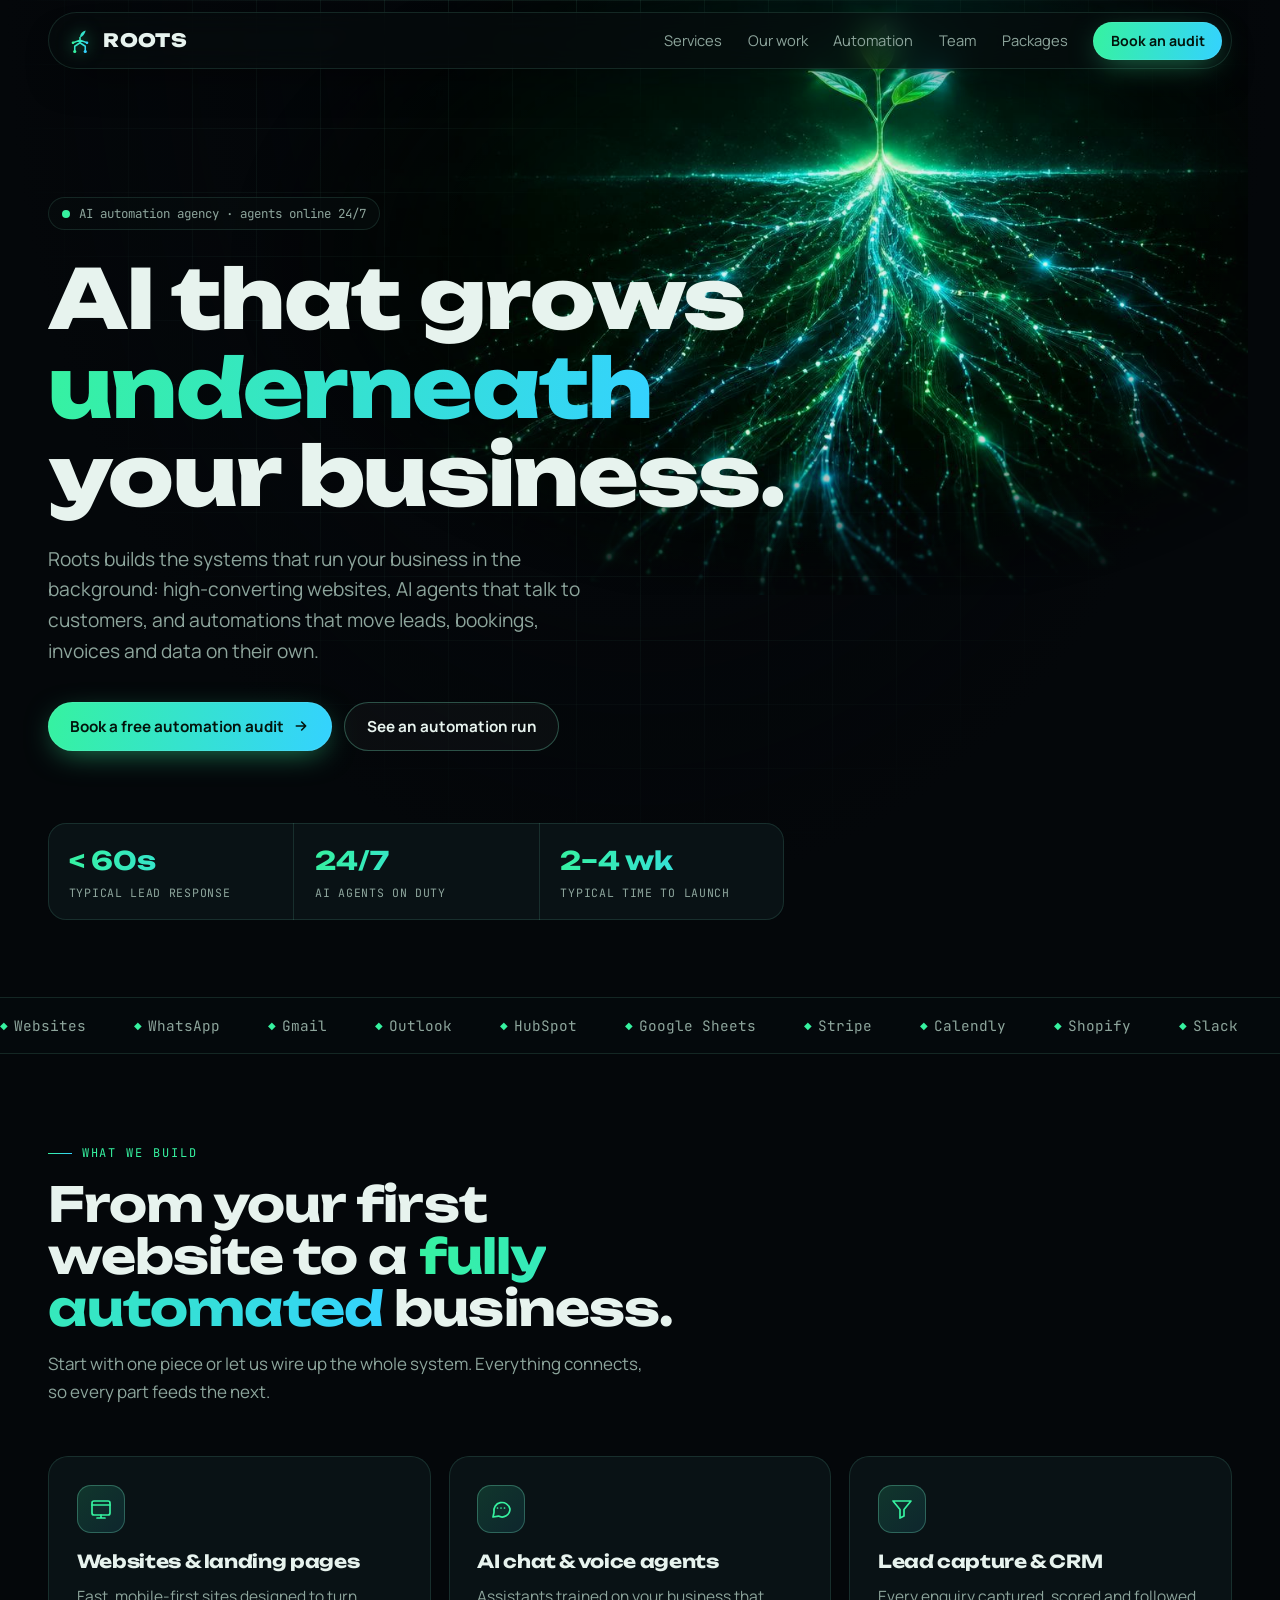
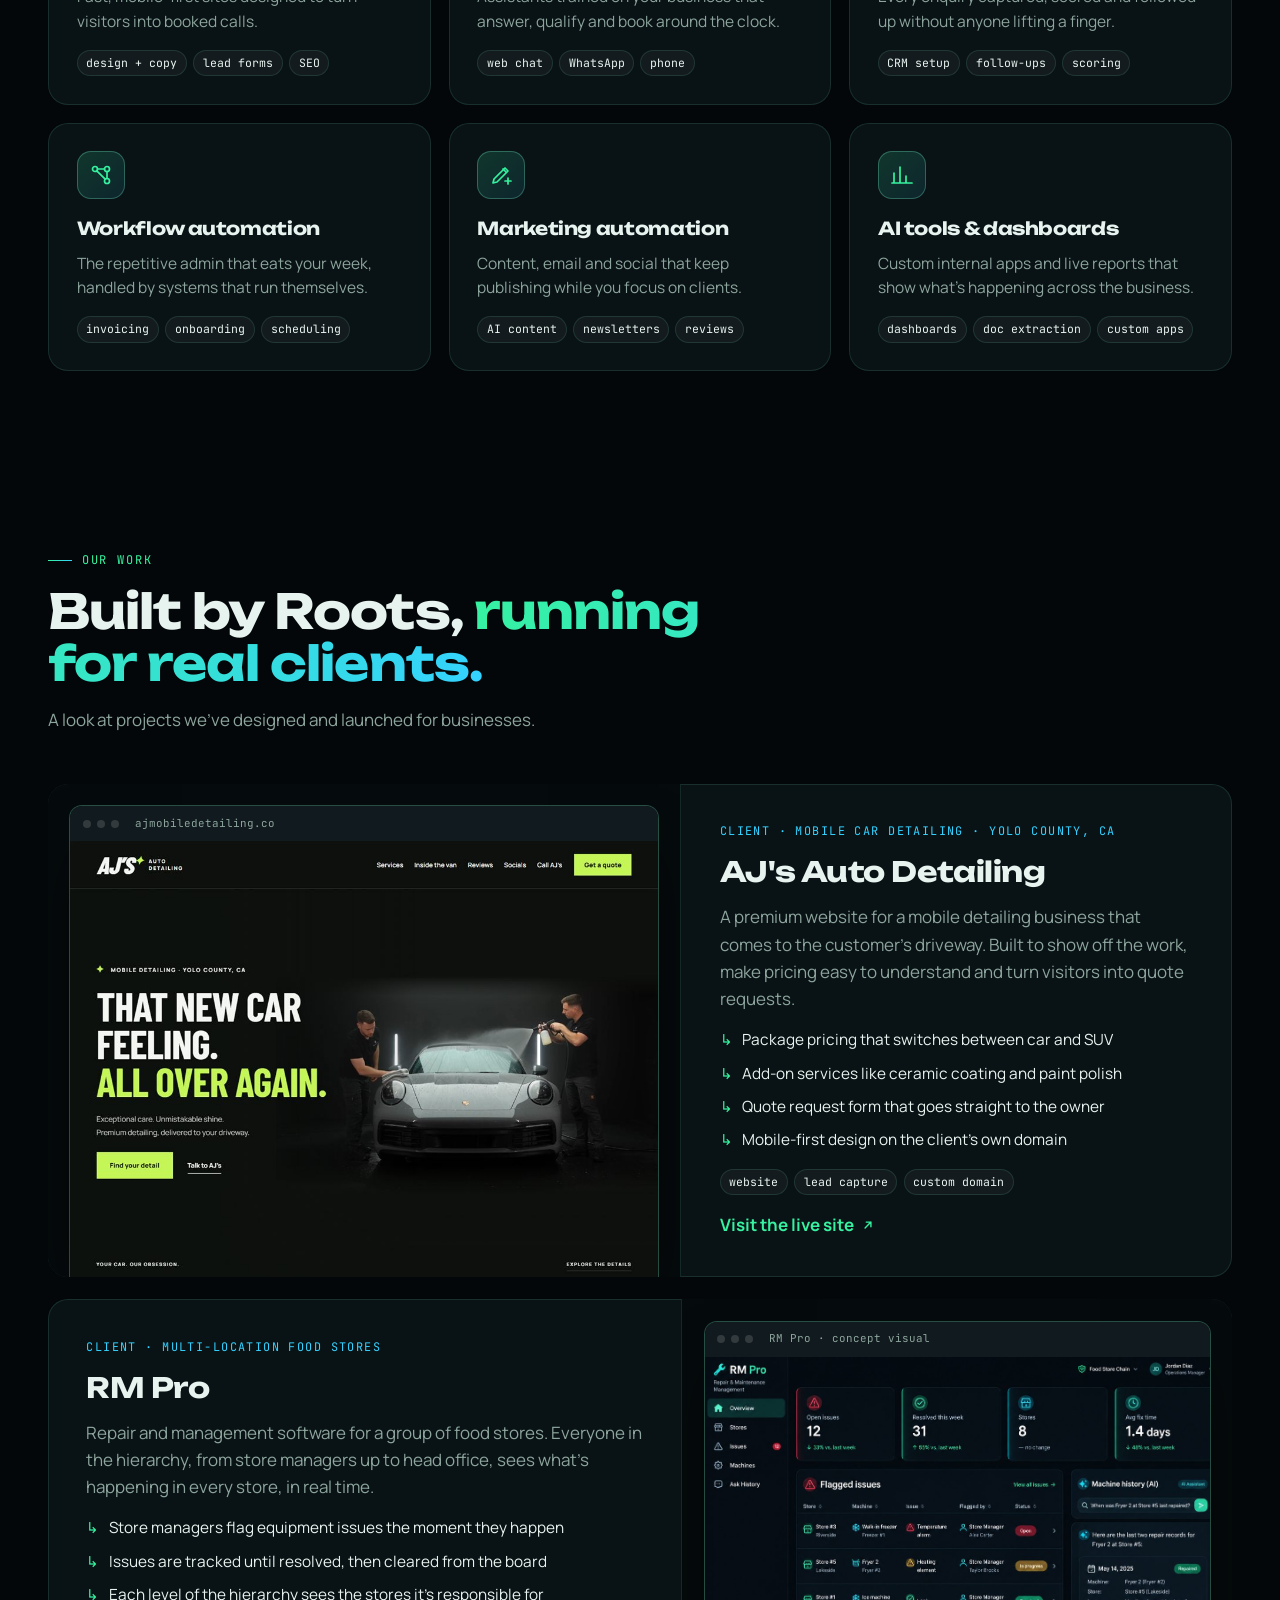
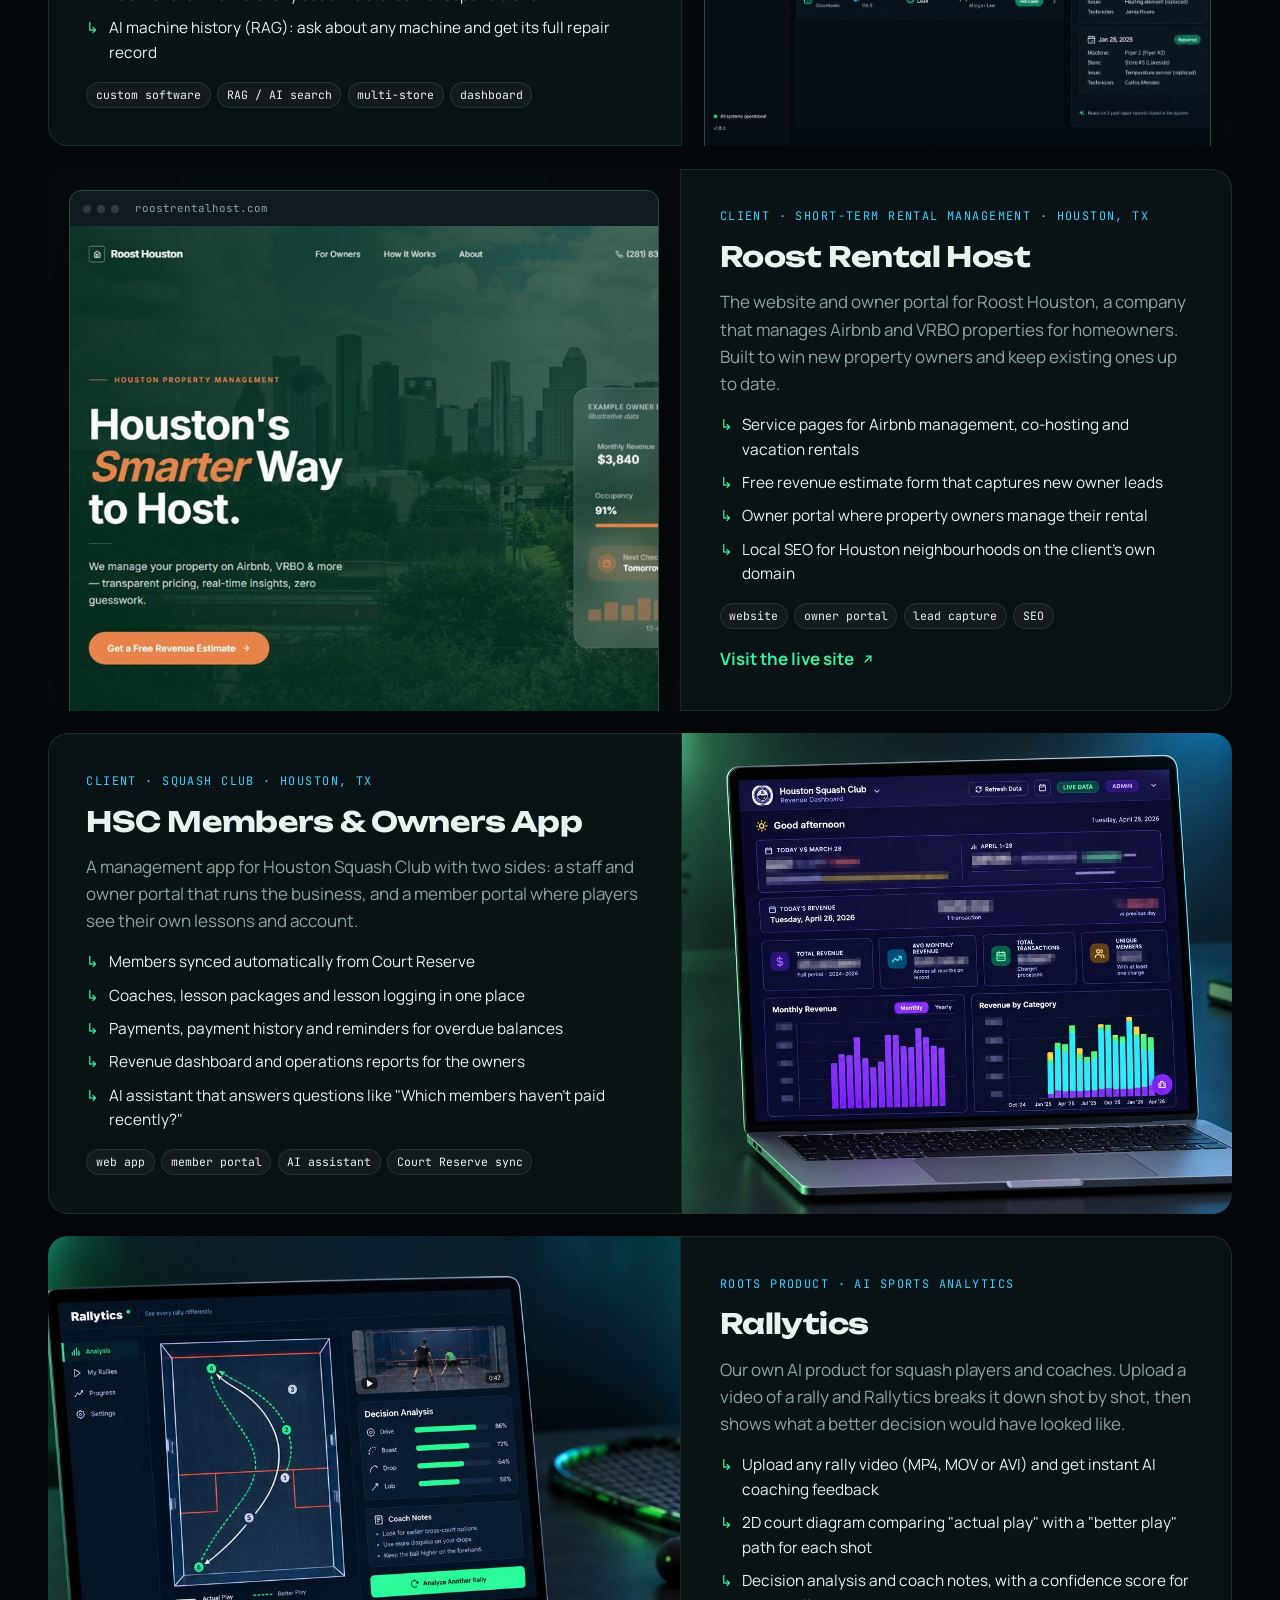
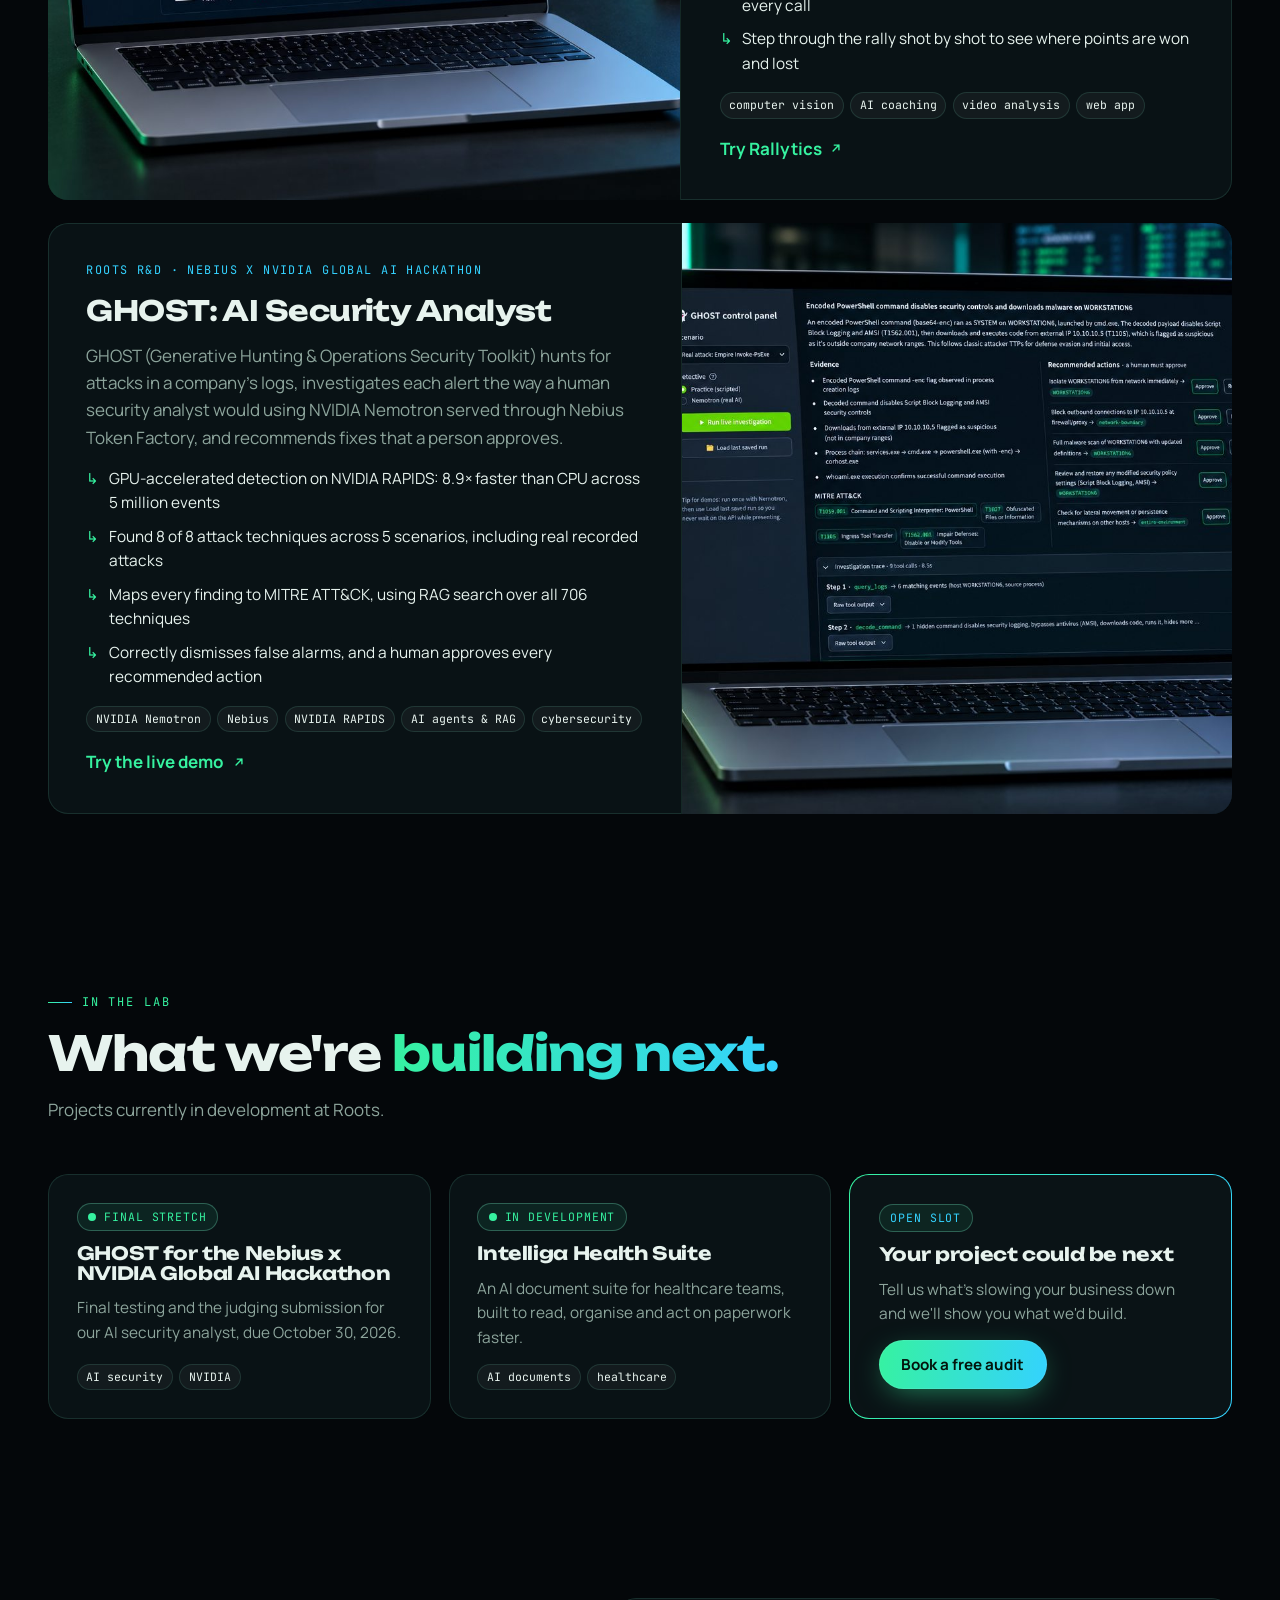
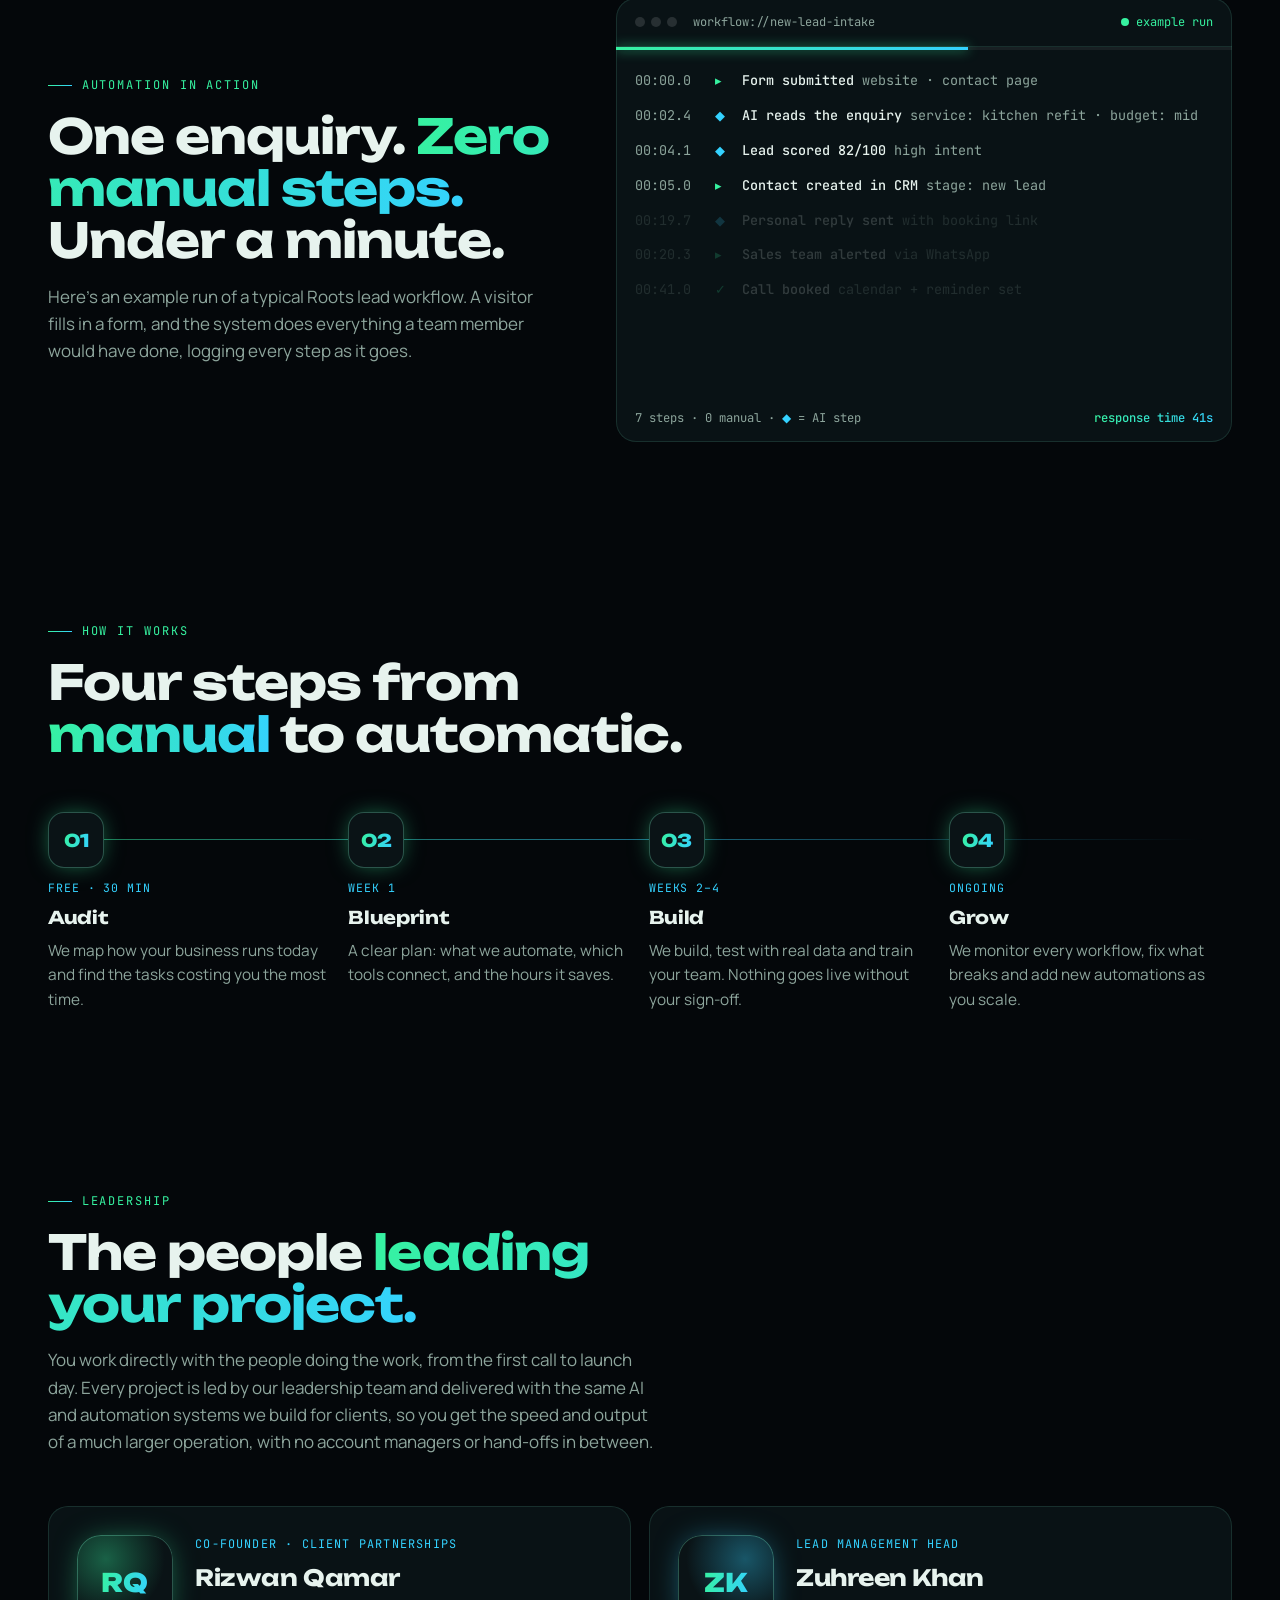
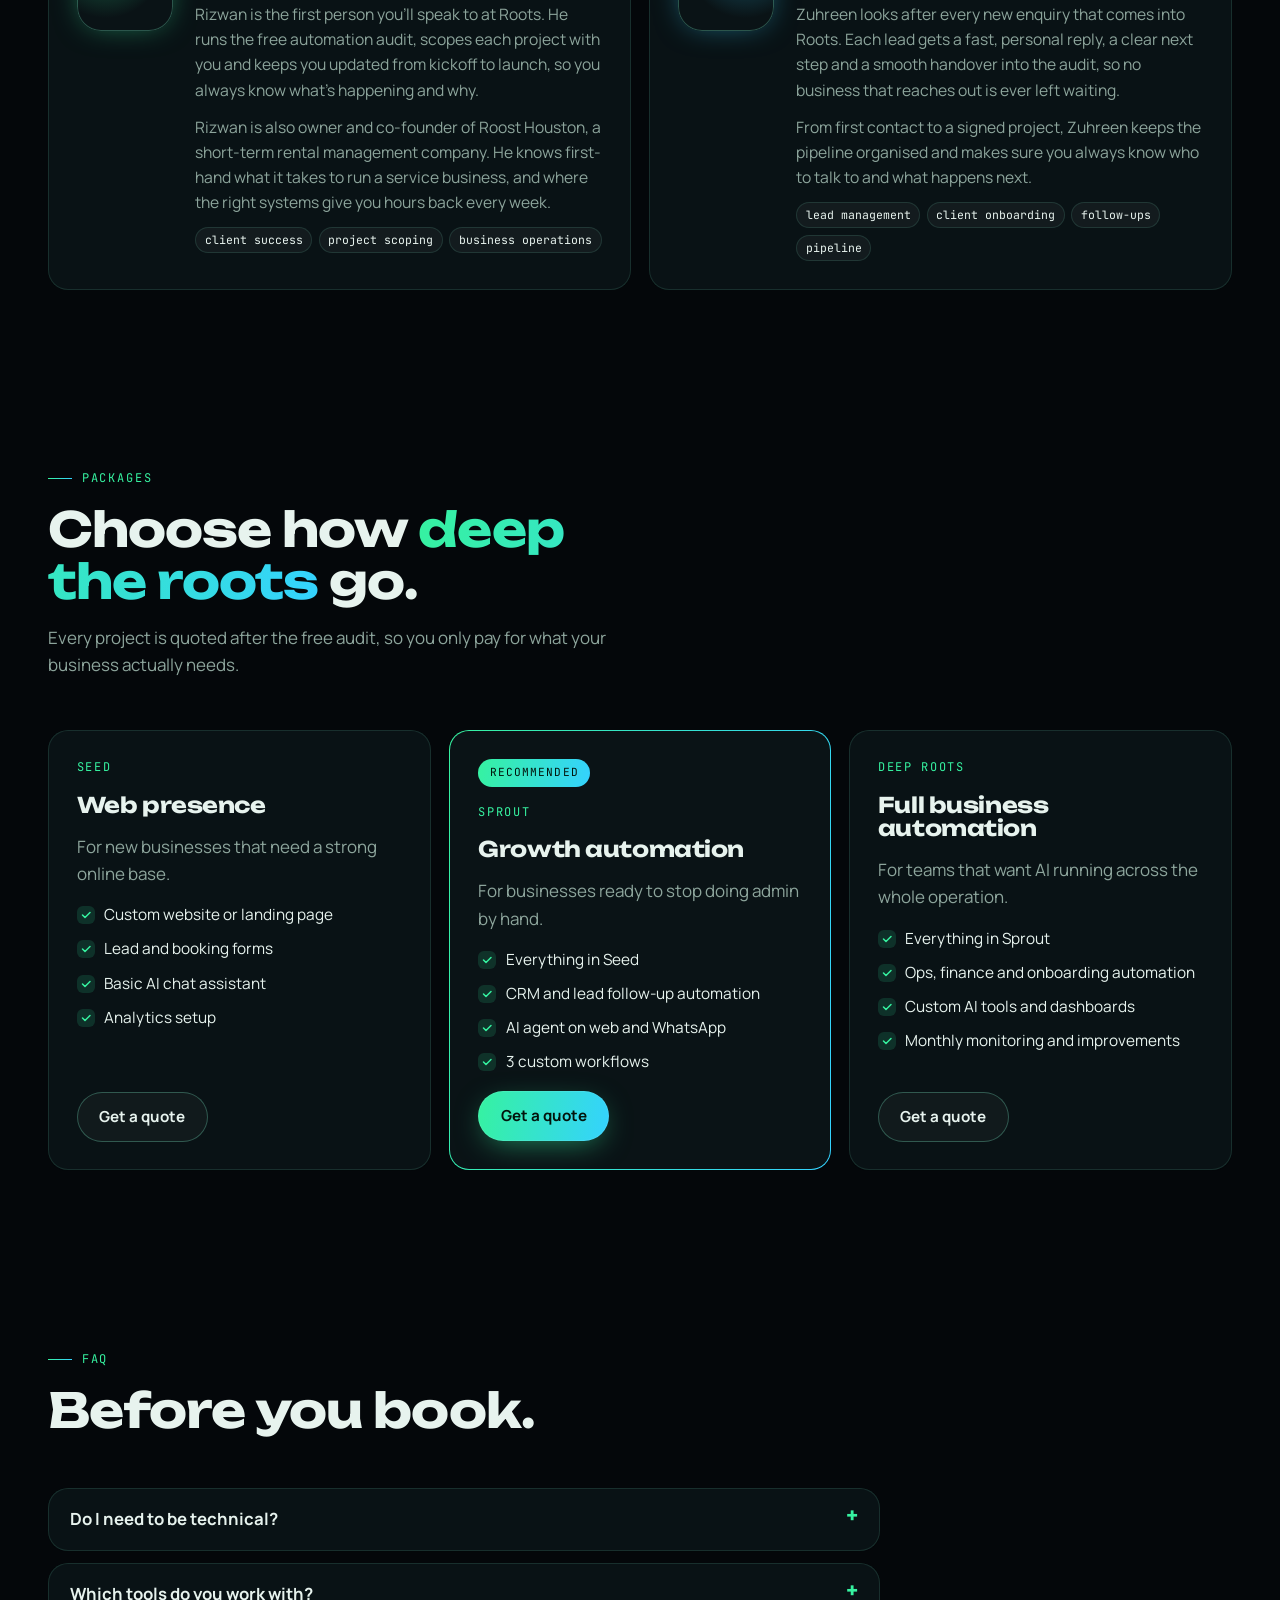
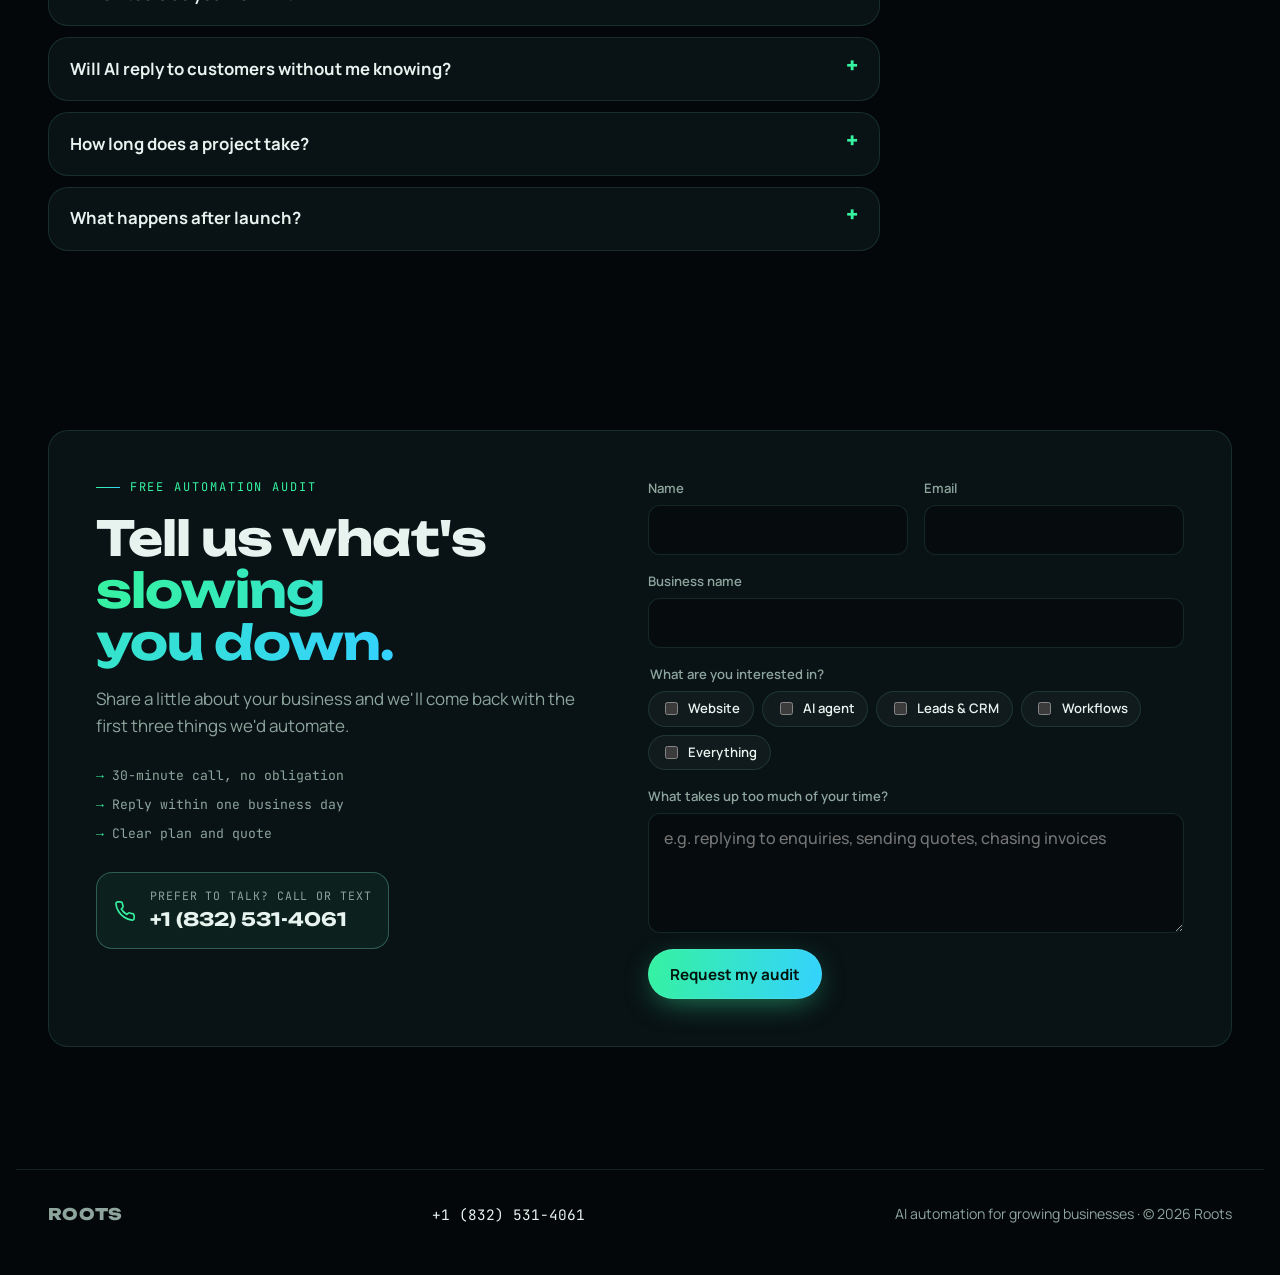
==== commit acf7f064: "Team: replace developer profile with Zuhreen Khan, Lead Management Head Co-Authored-By: Claude Opus " ====
--- a/index.html
+++ b/index.html
@@ -324,7 +324,7 @@
       <div class="head">
         <span class="eyebrow">Leadership</span>
         <h2 id="team-title">The people <span class="grad">leading your project.</span></h2>
-        <p>You work directly with the people doing the work, from the first call to launch day. Every project is led by our founders and delivered with the same AI and automation systems we build for clients, so you get the speed and output of a much larger operation, with no account managers or hand-offs in between.</p>
+        <p>You work directly with the people doing the work, from the first call to launch day. Every project is led by our leadership team and delivered with the same AI and automation systems we build for clients, so you get the speed and output of a much larger operation, with no account managers or hand-offs in between.</p>
       </div>
       <div class="team">
         <article class="card person">
@@ -339,14 +339,14 @@
           </div>
         </article>
         <article class="card person">
-          <!-- To add a photo: replace this .avatar div with <img class="avatar" src="img/owais.jpg" alt="Owais Mastoor"> -->
-          <div class="avatar alt" aria-hidden="true"><span>OM</span></div>
+          <!-- To add a photo: replace this .avatar div with <img class="avatar" src="img/zuhreen.jpg" alt="Zuhreen Khan"> -->
+          <div class="avatar alt" aria-hidden="true"><span>ZK</span></div>
           <div class="person-body">
-            <span class="role">Co-founder · Lead Developer &amp; AI Engineer</span>
-            <h3>Owais Mastoor</h3>
-            <p>Owais is the developer behind every Roots build, designing and coding the websites, apps and AI systems we ship. That includes the AJ's Auto Detailing website, the Roost Houston website and owner portal, and RM Pro, a repair-management platform with an AI machine history built on retrieval-augmented generation (RAG).</p>
-            <p>Beyond client work, Owais builds AI products from scratch, like Rallytics, an AI squash rally analyser that turns match video into instant coaching feedback, and the Houston Squash Club website.</p>
-            <div class="tags"><span>Python</span><span>C++</span><span>JavaScript</span><span>React</span><span>PHP &amp; Laravel</span><span>PostgreSQL</span><span>full-stack web apps</span><span>AI agents &amp; RAG</span><span>automation</span></div>
+            <span class="role">Lead Management Head</span>
+            <h3>Zuhreen Khan</h3>
+            <p>Zuhreen looks after every new enquiry that comes into Roots. Each lead gets a fast, personal reply, a clear next step and a smooth handover into the audit, so no business that reaches out is ever left waiting.</p>
+            <p>From first contact to a signed project, Zuhreen keeps the pipeline organised and makes sure you always know who to talk to and what happens next.</p>
+            <div class="tags"><span>lead management</span><span>client onboarding</span><span>follow-ups</span><span>pipeline</span></div>
           </div>
         </article>
       </div>
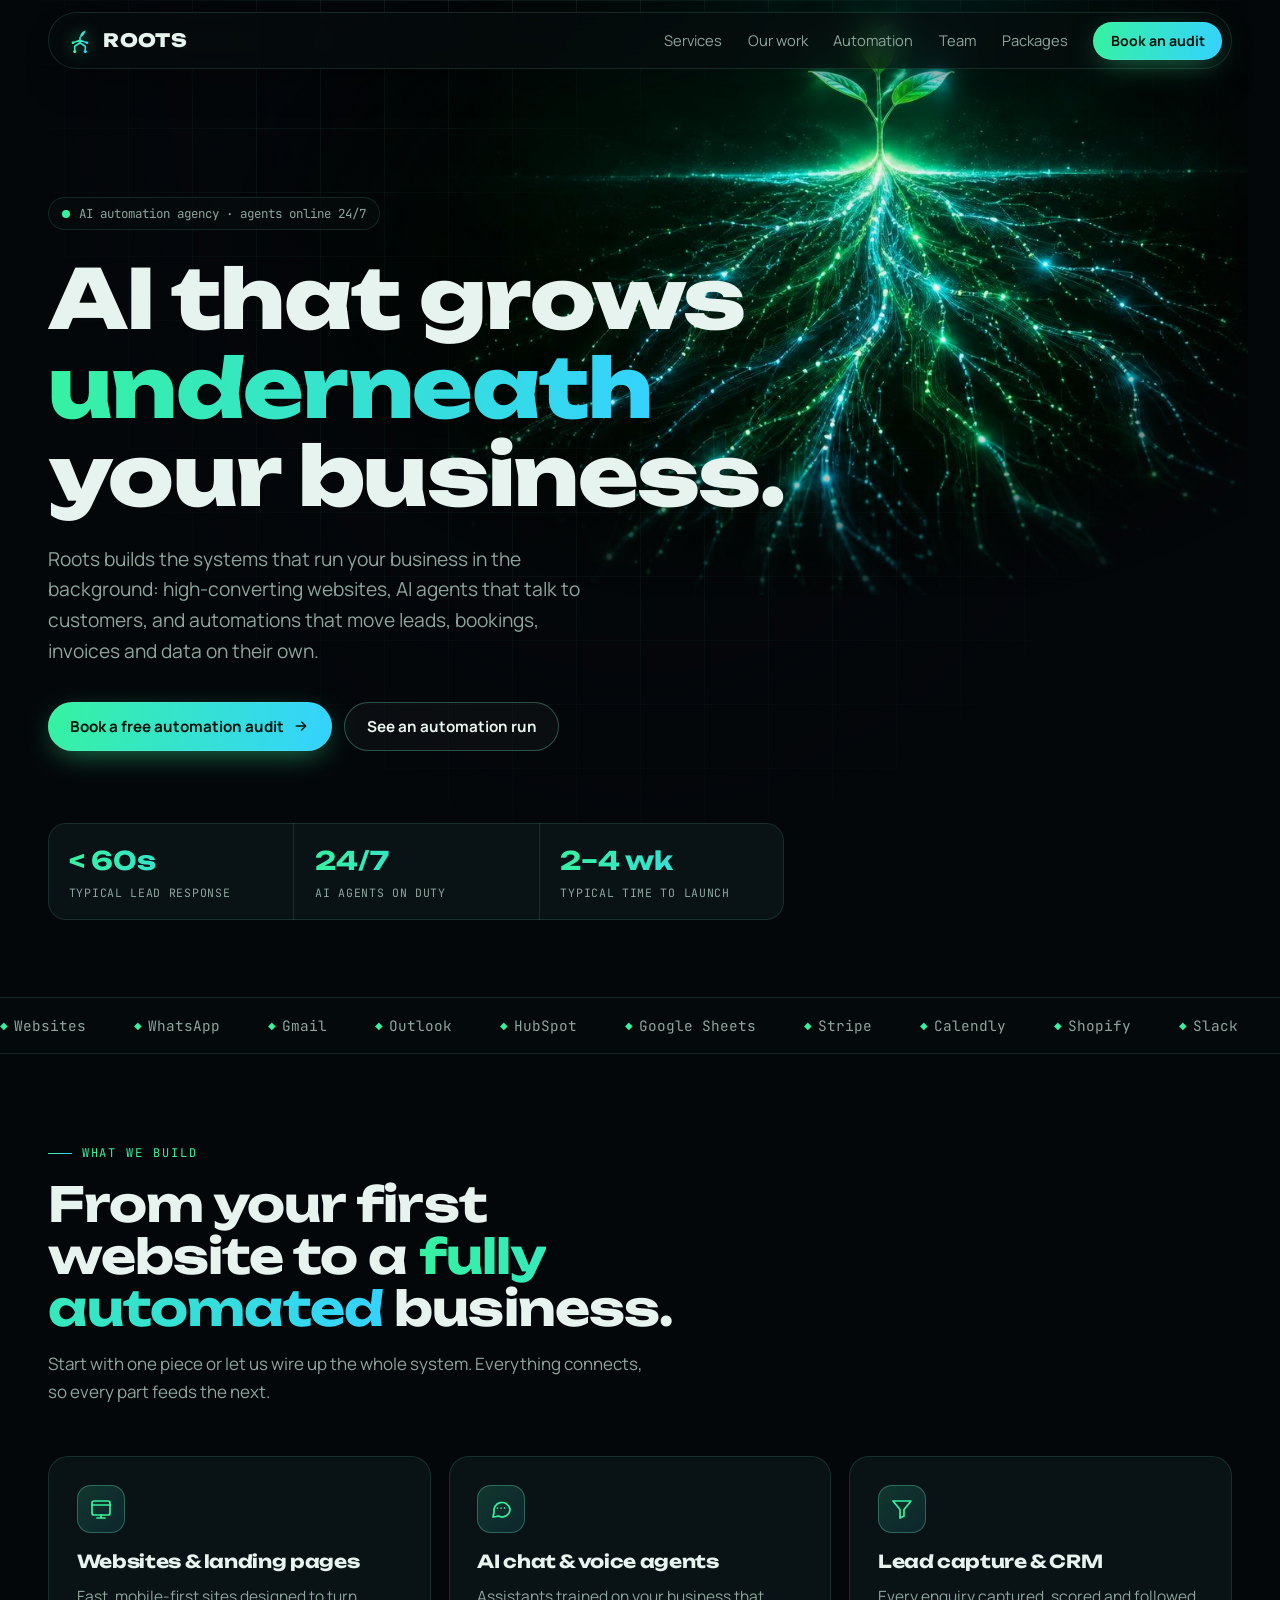
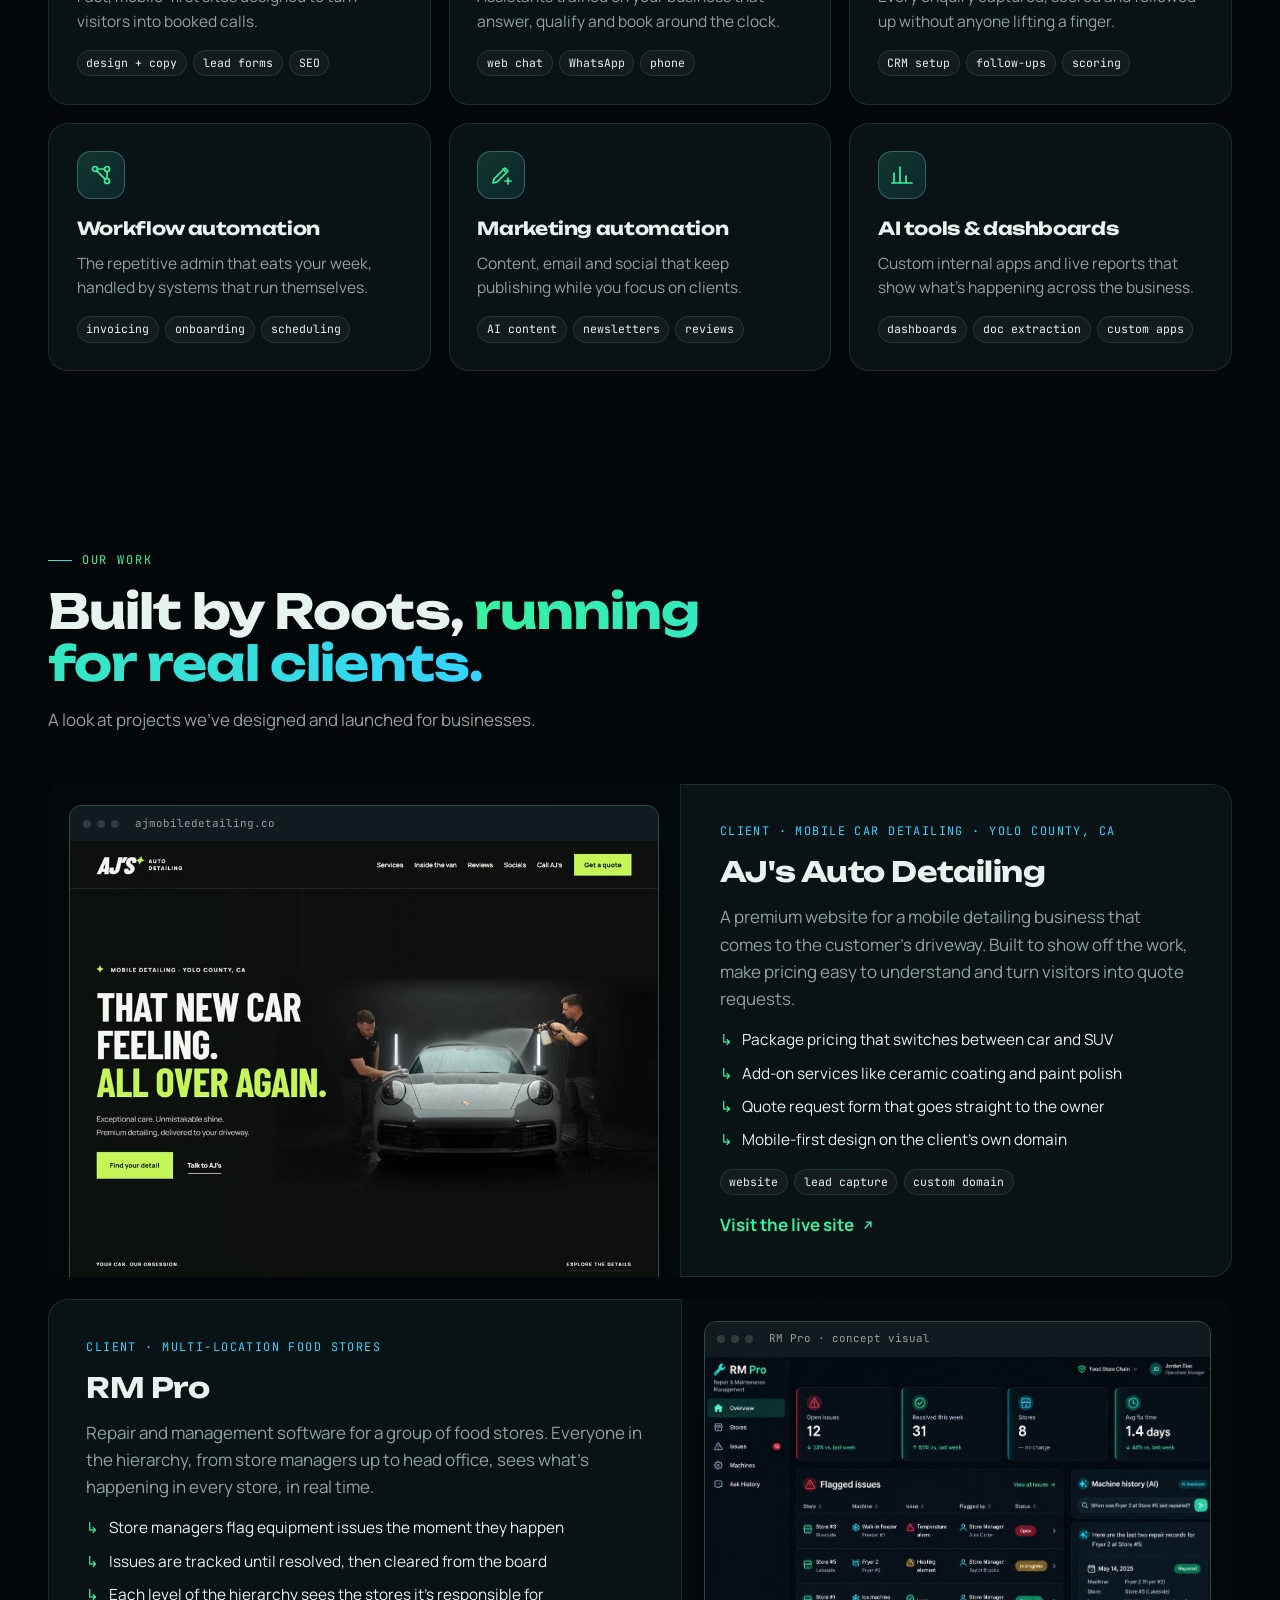
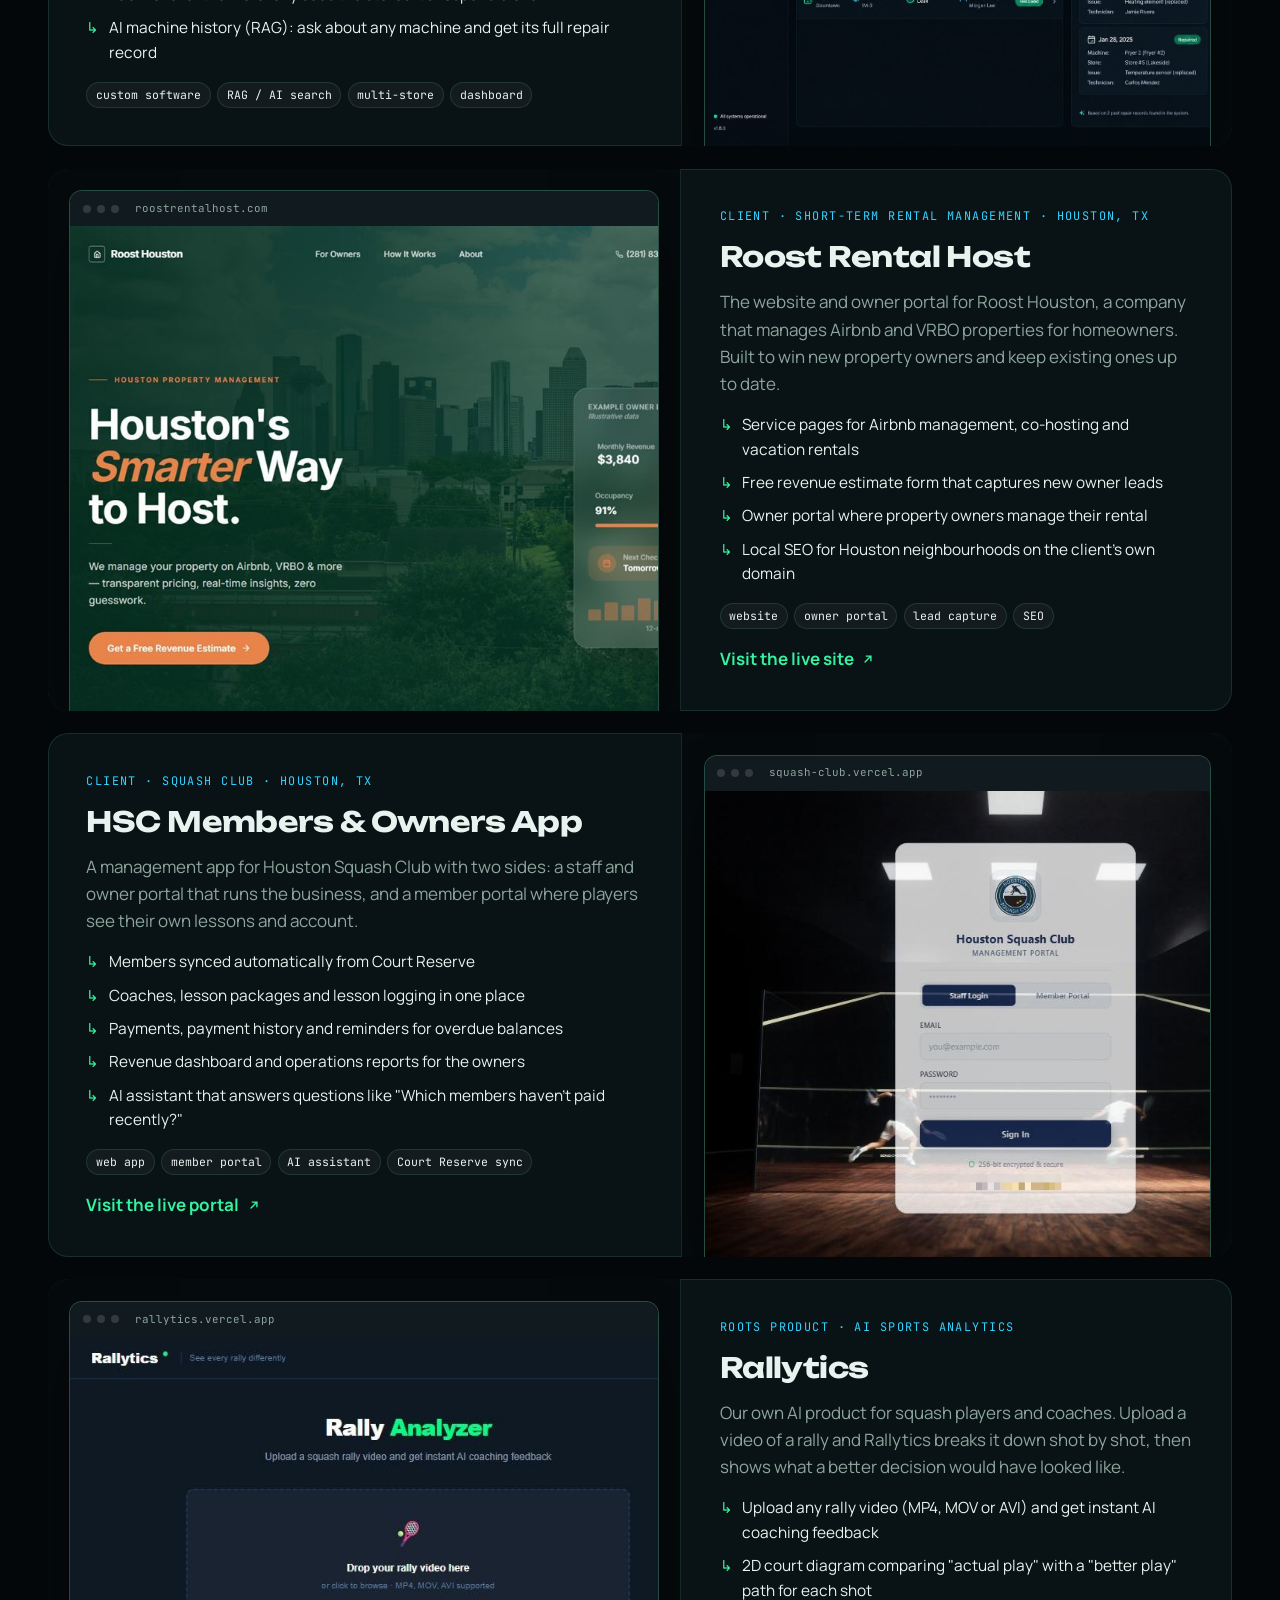
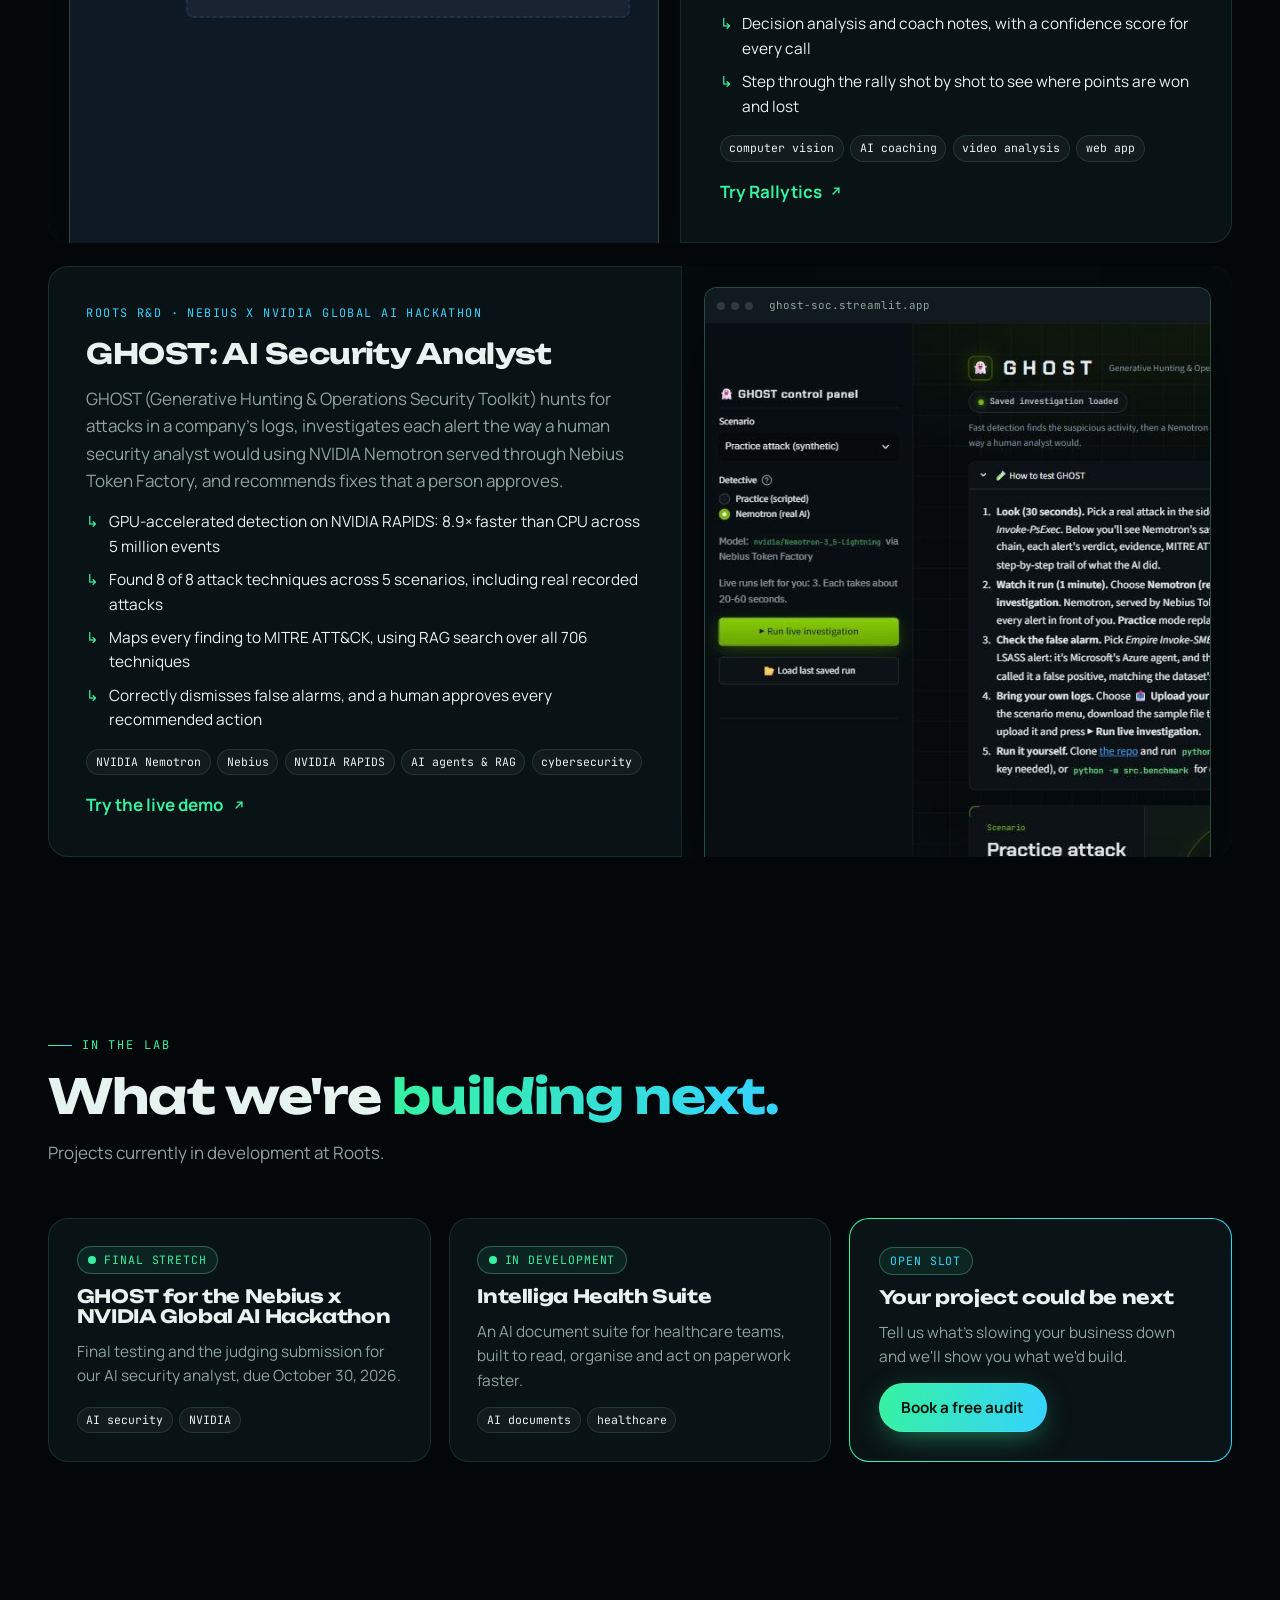
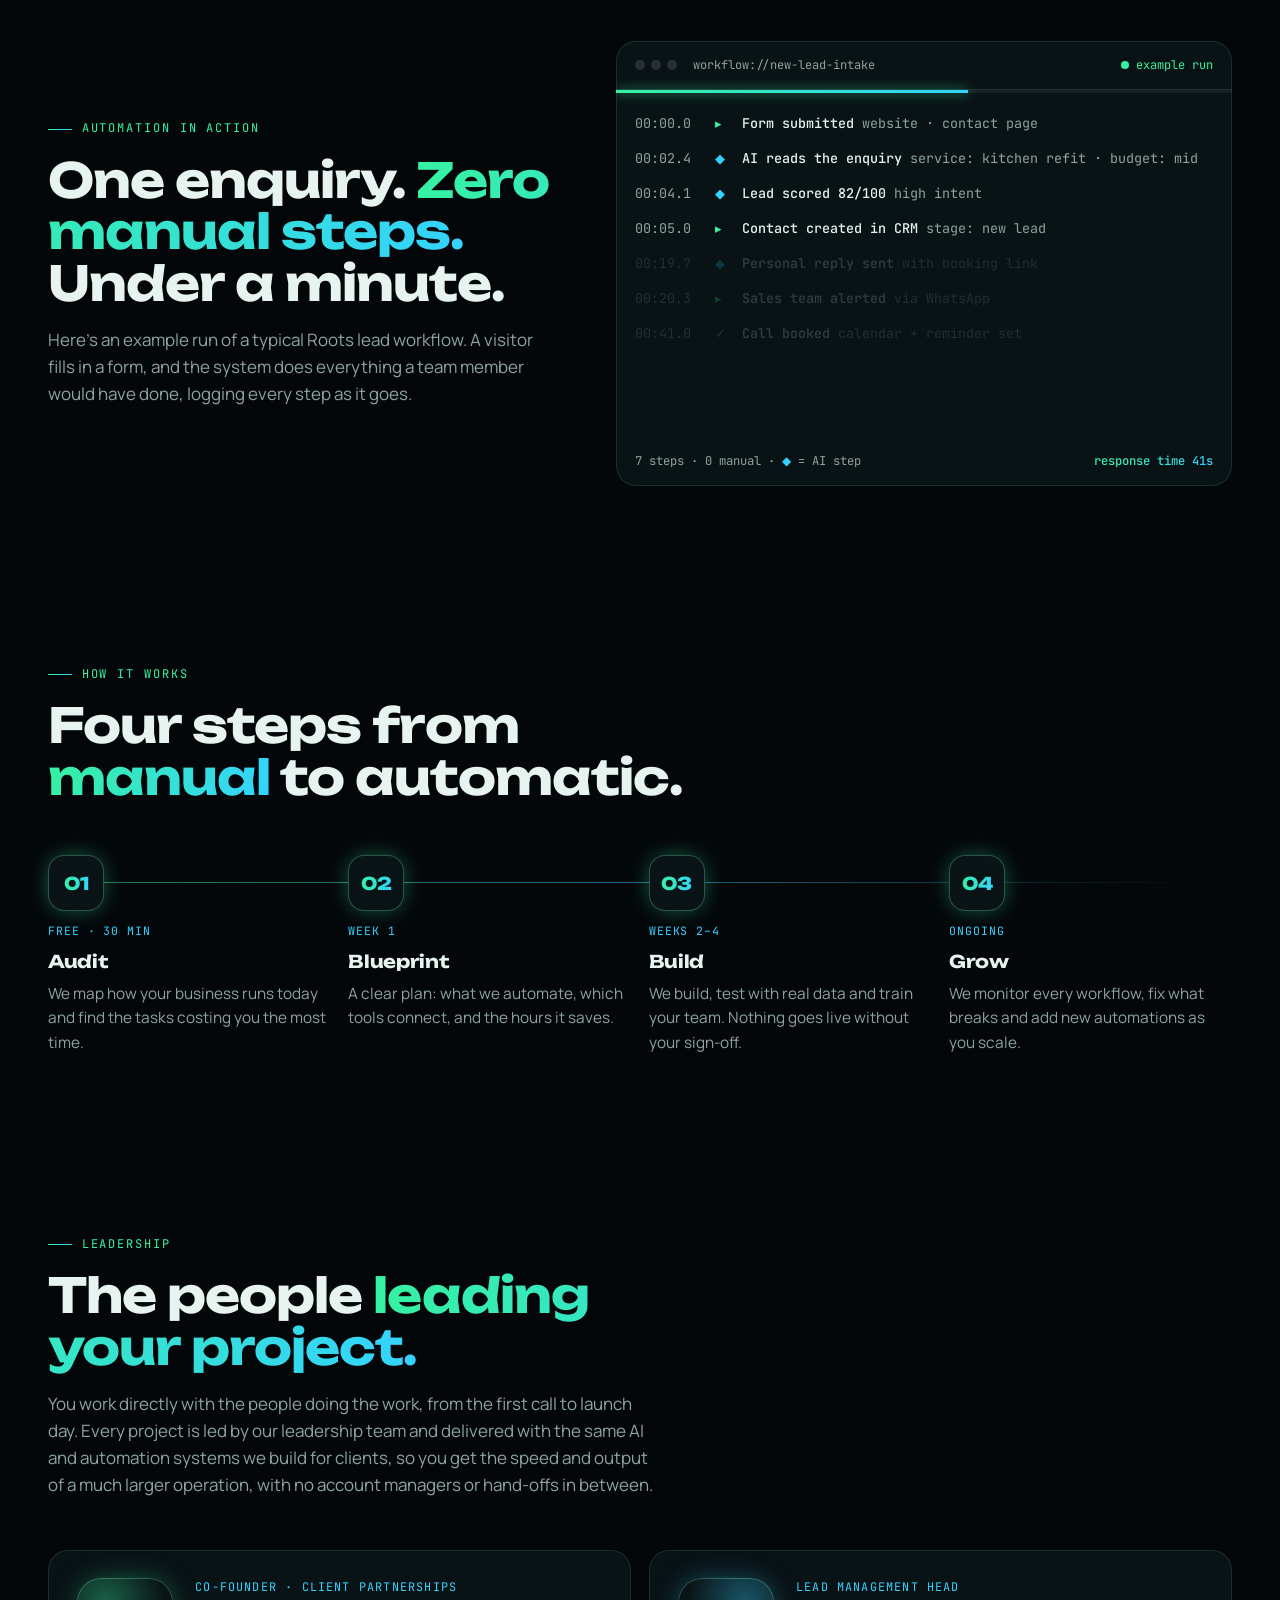
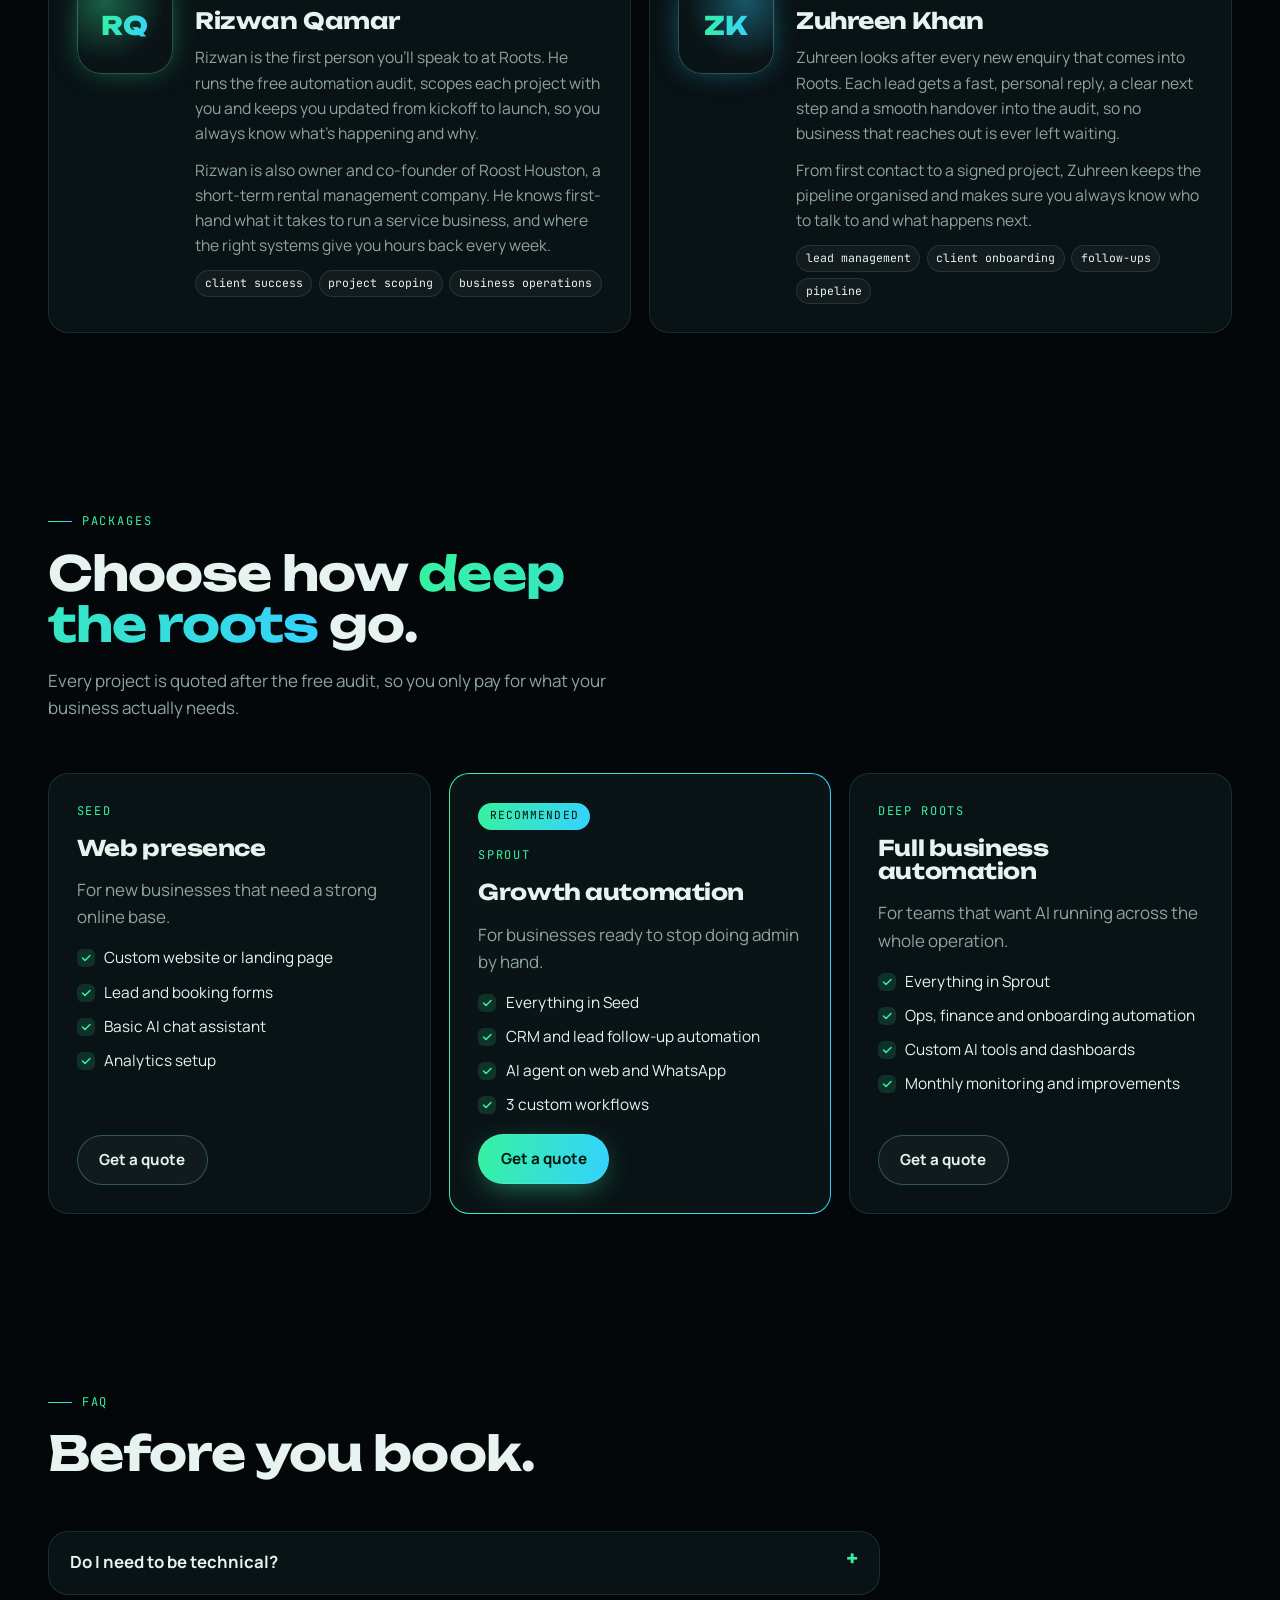
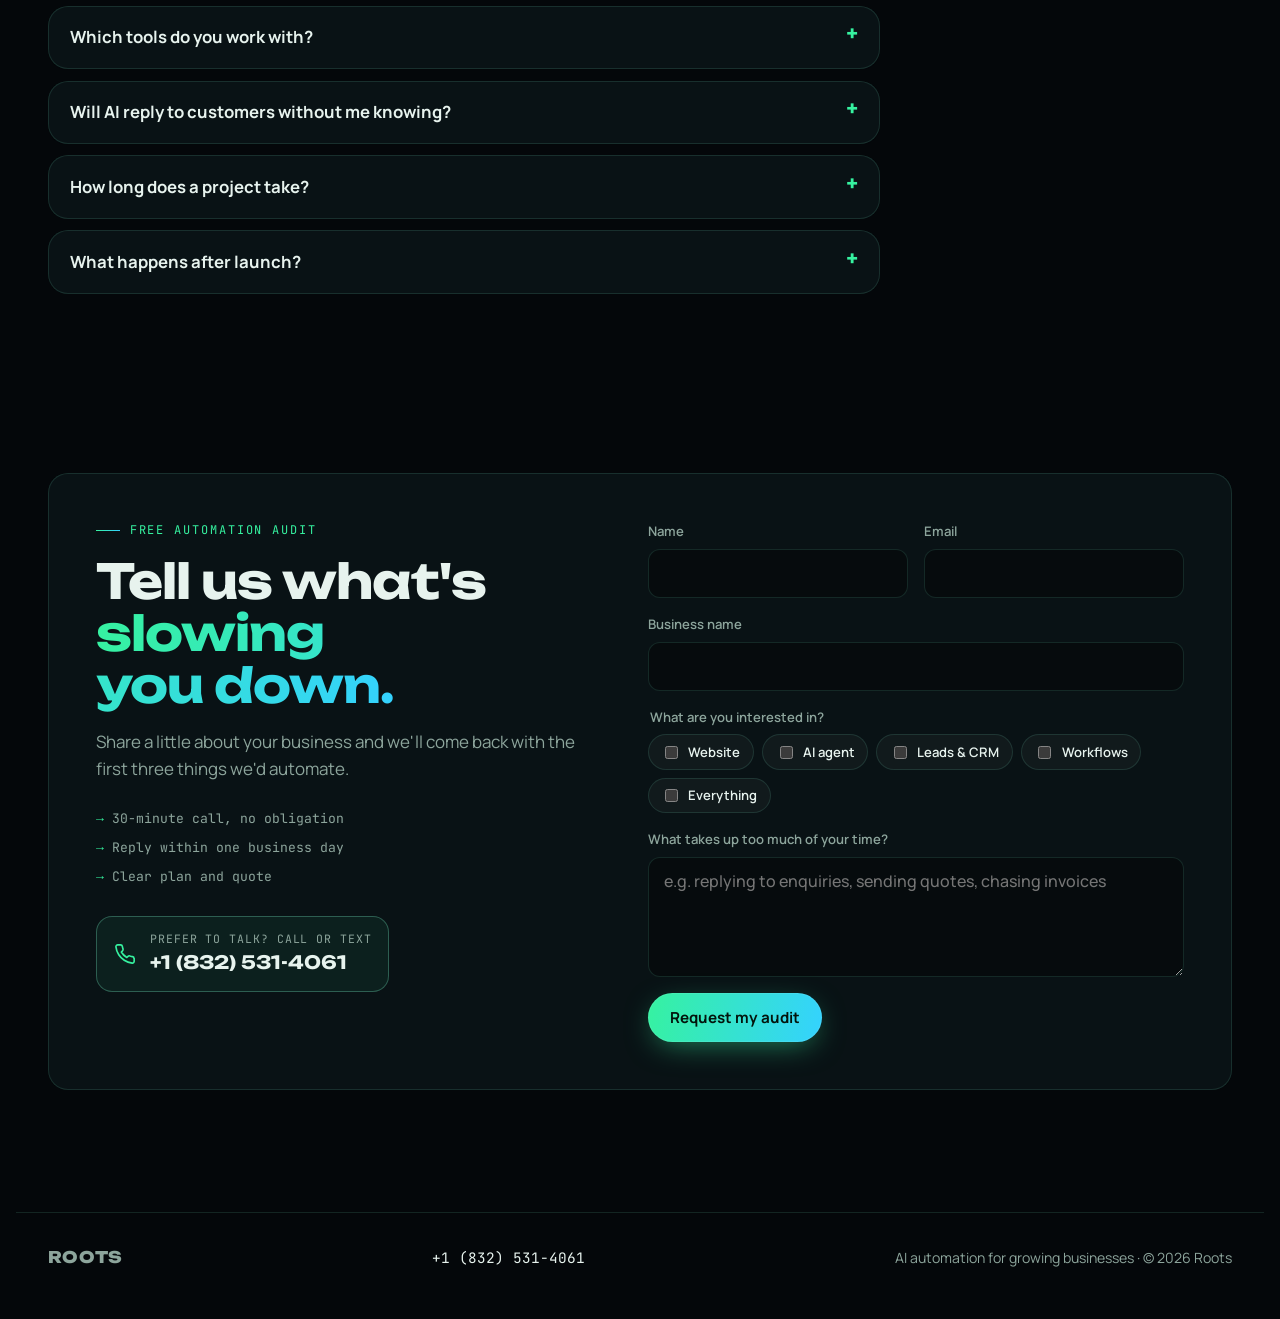
==== commit d236da87: "Use real front-page screenshots and official links for HSC, Rallytics and GHOST Co-Authored-By: Clau" ====
--- a/index.html
+++ b/index.html
@@ -190,7 +190,10 @@
 
         <article class="card project flip">
           <div class="shot">
-            <img class="shot-img" src="img/work-hsc-laptop.jpg" width="1168" height="880" loading="lazy" alt="Laptop showing the Houston Squash Club revenue dashboard: revenue summary, member and transaction stats, and monthly and by-category revenue charts (figures blurred for client privacy)">
+            <div class="browser">
+              <div class="browser-bar"><i></i><i></i><i></i><span>squash-club.vercel.app</span></div>
+              <img src="img/site-hsc.jpg" width="800" height="600" loading="lazy" alt="The Houston Squash Club management portal sign-in page, with Staff Login and Member Portal options">
+            </div>
           </div>
           <div class="project-body">
             <span class="client">Client · Squash club · Houston, TX</span>
@@ -204,12 +207,17 @@
               <li>AI assistant that answers questions like "Which members haven't paid recently?"</li>
             </ul>
             <div class="tags"><span>web app</span><span>member portal</span><span>AI assistant</span><span>Court Reserve sync</span></div>
+            <a class="visit" href="https://squash-club.vercel.app/" target="_blank" rel="noopener noreferrer">Visit the live portal
+              <svg width="14" height="14" viewBox="0 0 24 24" fill="none" stroke="currentColor" stroke-width="2.4" stroke-linecap="round" stroke-linejoin="round" aria-hidden="true"><path d="M7 17L17 7M9 7h8v8"/></svg></a>
           </div>
         </article>
 
         <article class="card project">
           <div class="shot">
-            <img class="shot-img" src="img/work-rallytics.jpg" width="1168" height="880" loading="lazy" alt="Laptop showing the Rallytics rally analysis screen: a 2D squash court diagram comparing actual play with a better play path, decision analysis and coach notes">
+            <div class="browser">
+              <div class="browser-bar"><i></i><i></i><i></i><span>rallytics.vercel.app</span></div>
+              <img src="img/site-rallytics.jpg" width="800" height="600" loading="lazy" alt="The Rallytics rally analyser front page: upload a squash rally video for instant AI coaching feedback">
+            </div>
           </div>
           <div class="project-body">
             <span class="client">Roots product · AI sports analytics</span>
@@ -229,7 +237,10 @@
 
         <article class="card project flip">
           <div class="shot">
-            <img class="shot-img" src="img/work-ghost.jpg" width="1168" height="880" loading="lazy" alt="Laptop showing the GHOST control panel: an AI-written incident report with evidence, MITRE ATT&amp;CK techniques and recommended actions that a human approves or rejects">
+            <div class="browser">
+              <div class="browser-bar"><i></i><i></i><i></i><span>ghost-soc.streamlit.app</span></div>
+              <img src="img/site-ghost.jpg" width="800" height="600" loading="lazy" alt="The GHOST demo front page: control panel with scenario picker, Nemotron live investigation button and testing guide">
+            </div>
           </div>
           <div class="project-body">
             <span class="client">Roots R&amp;D · Nebius x NVIDIA Global AI Hackathon</span>
@@ -450,5 +461,6 @@
 </footer>
 
 <script src="app.js" defer></script>
+<script defer src="/_vercel/insights/script.js"></script>
 </body>
 </html>
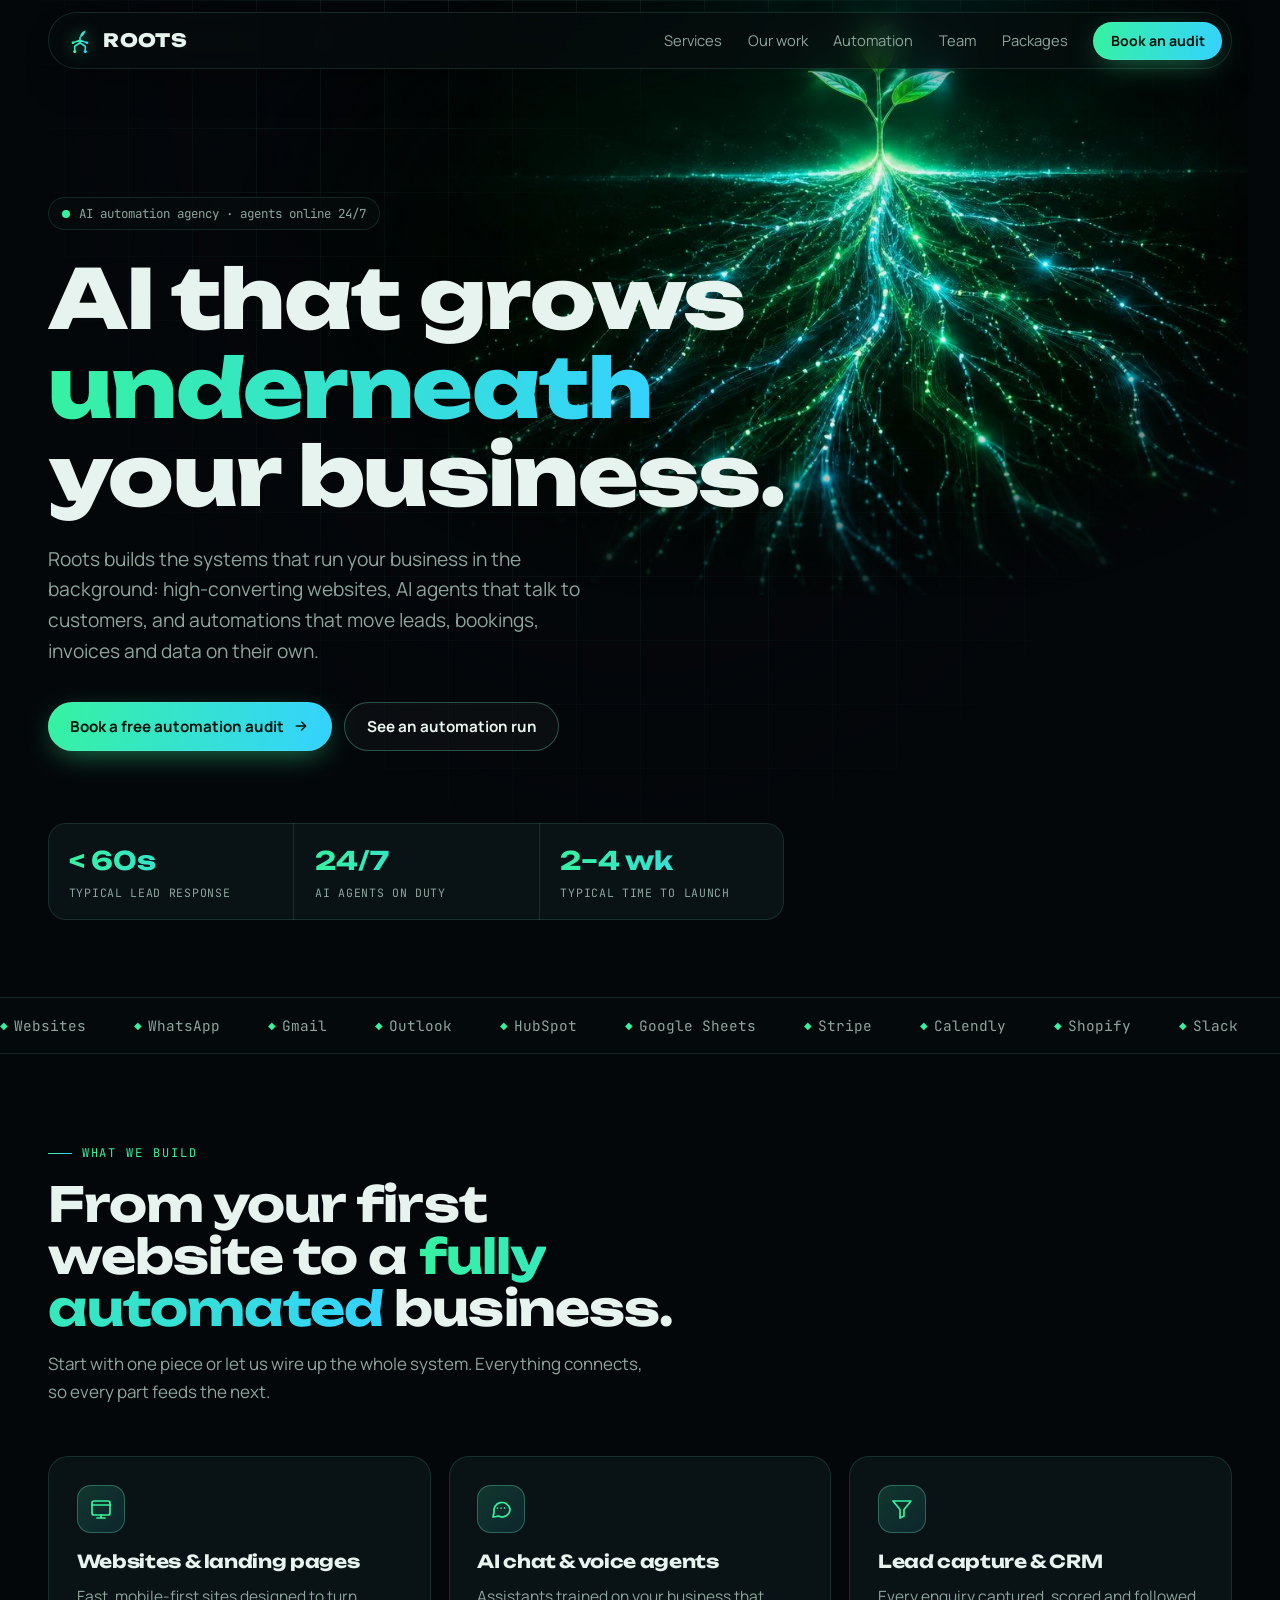
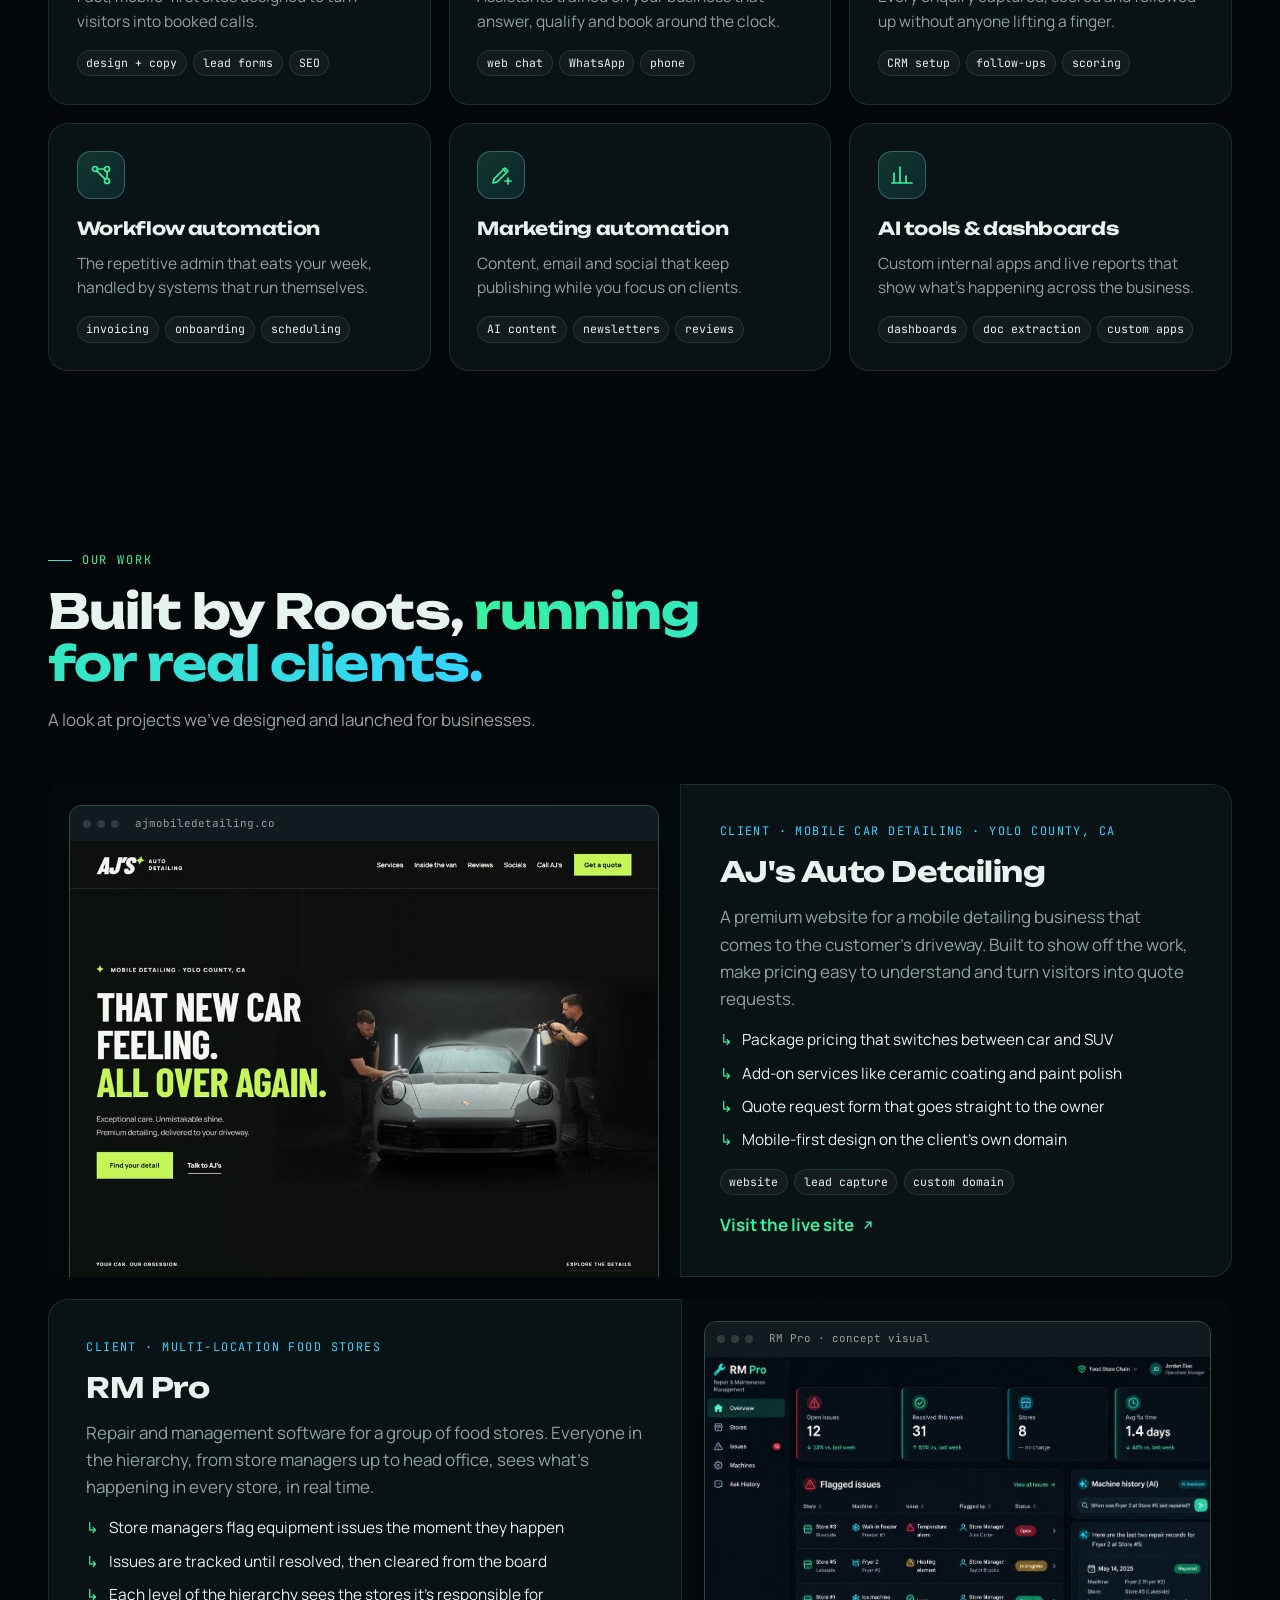
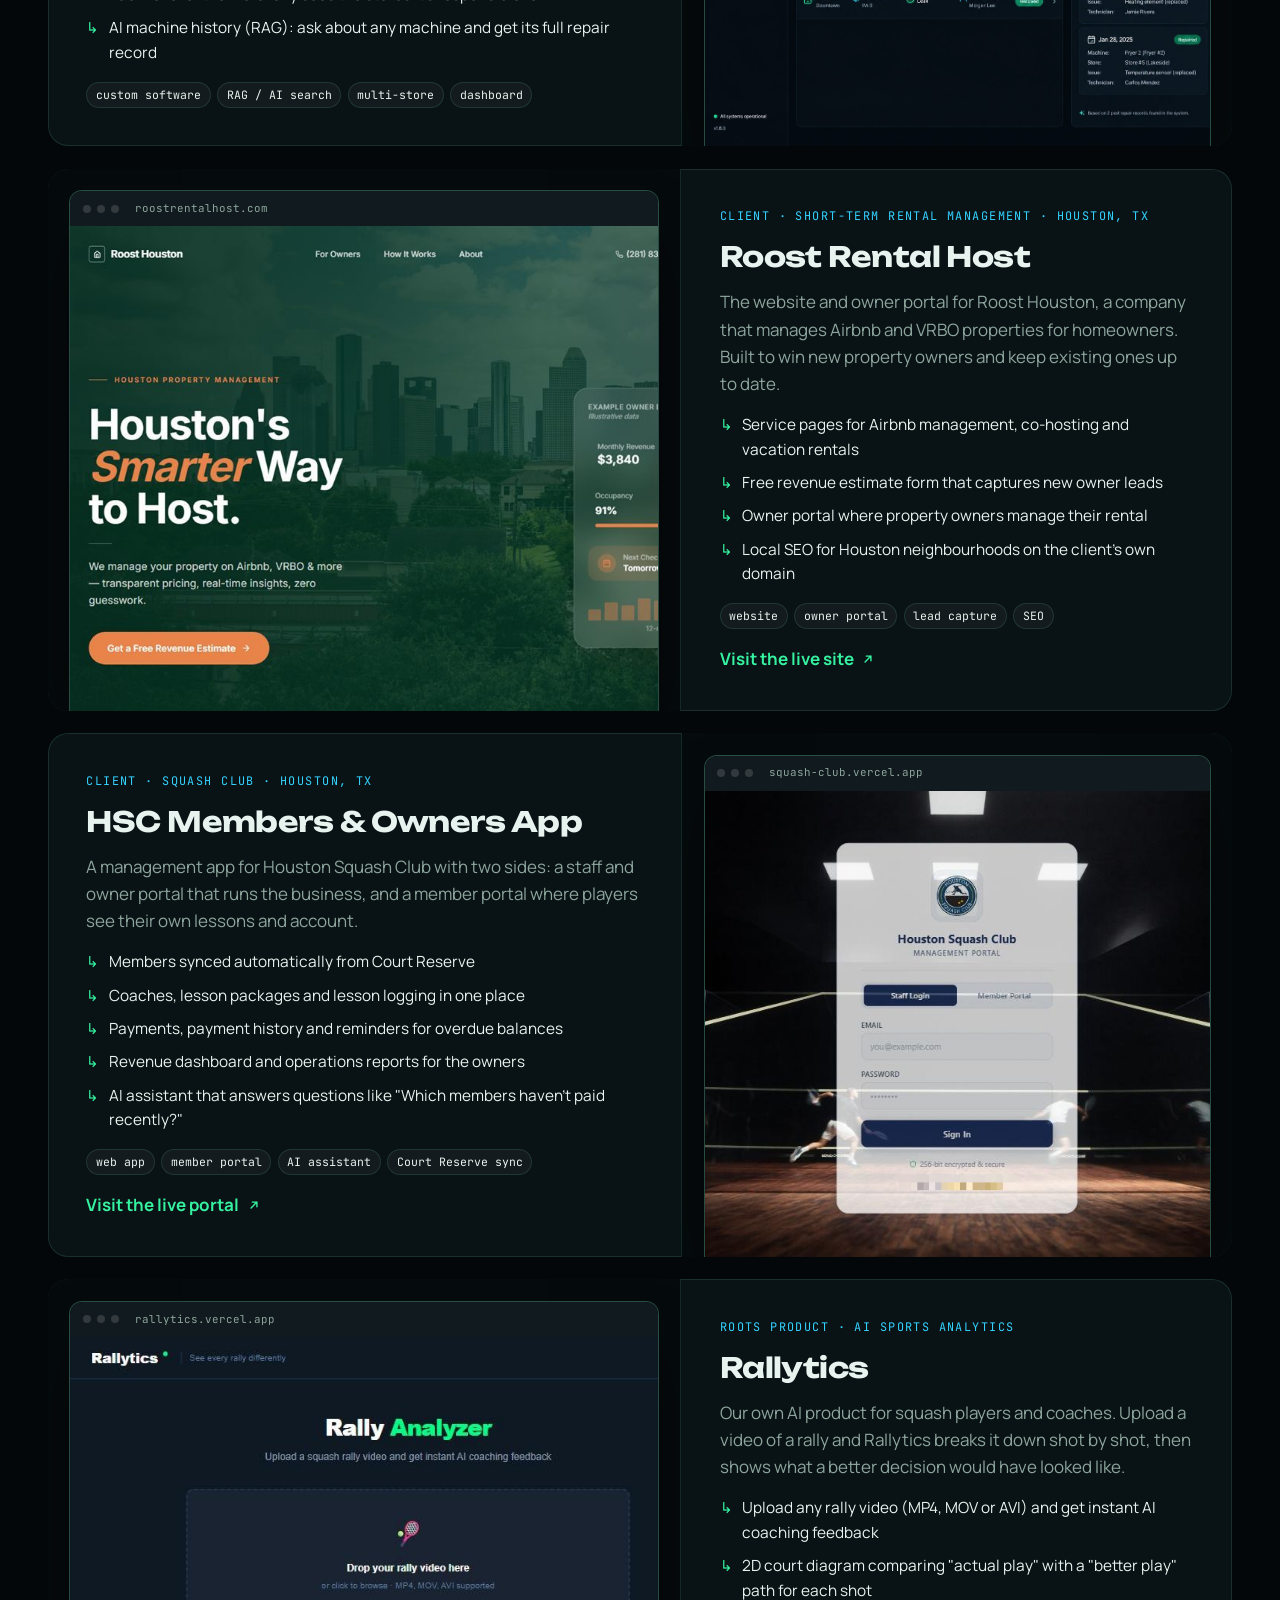
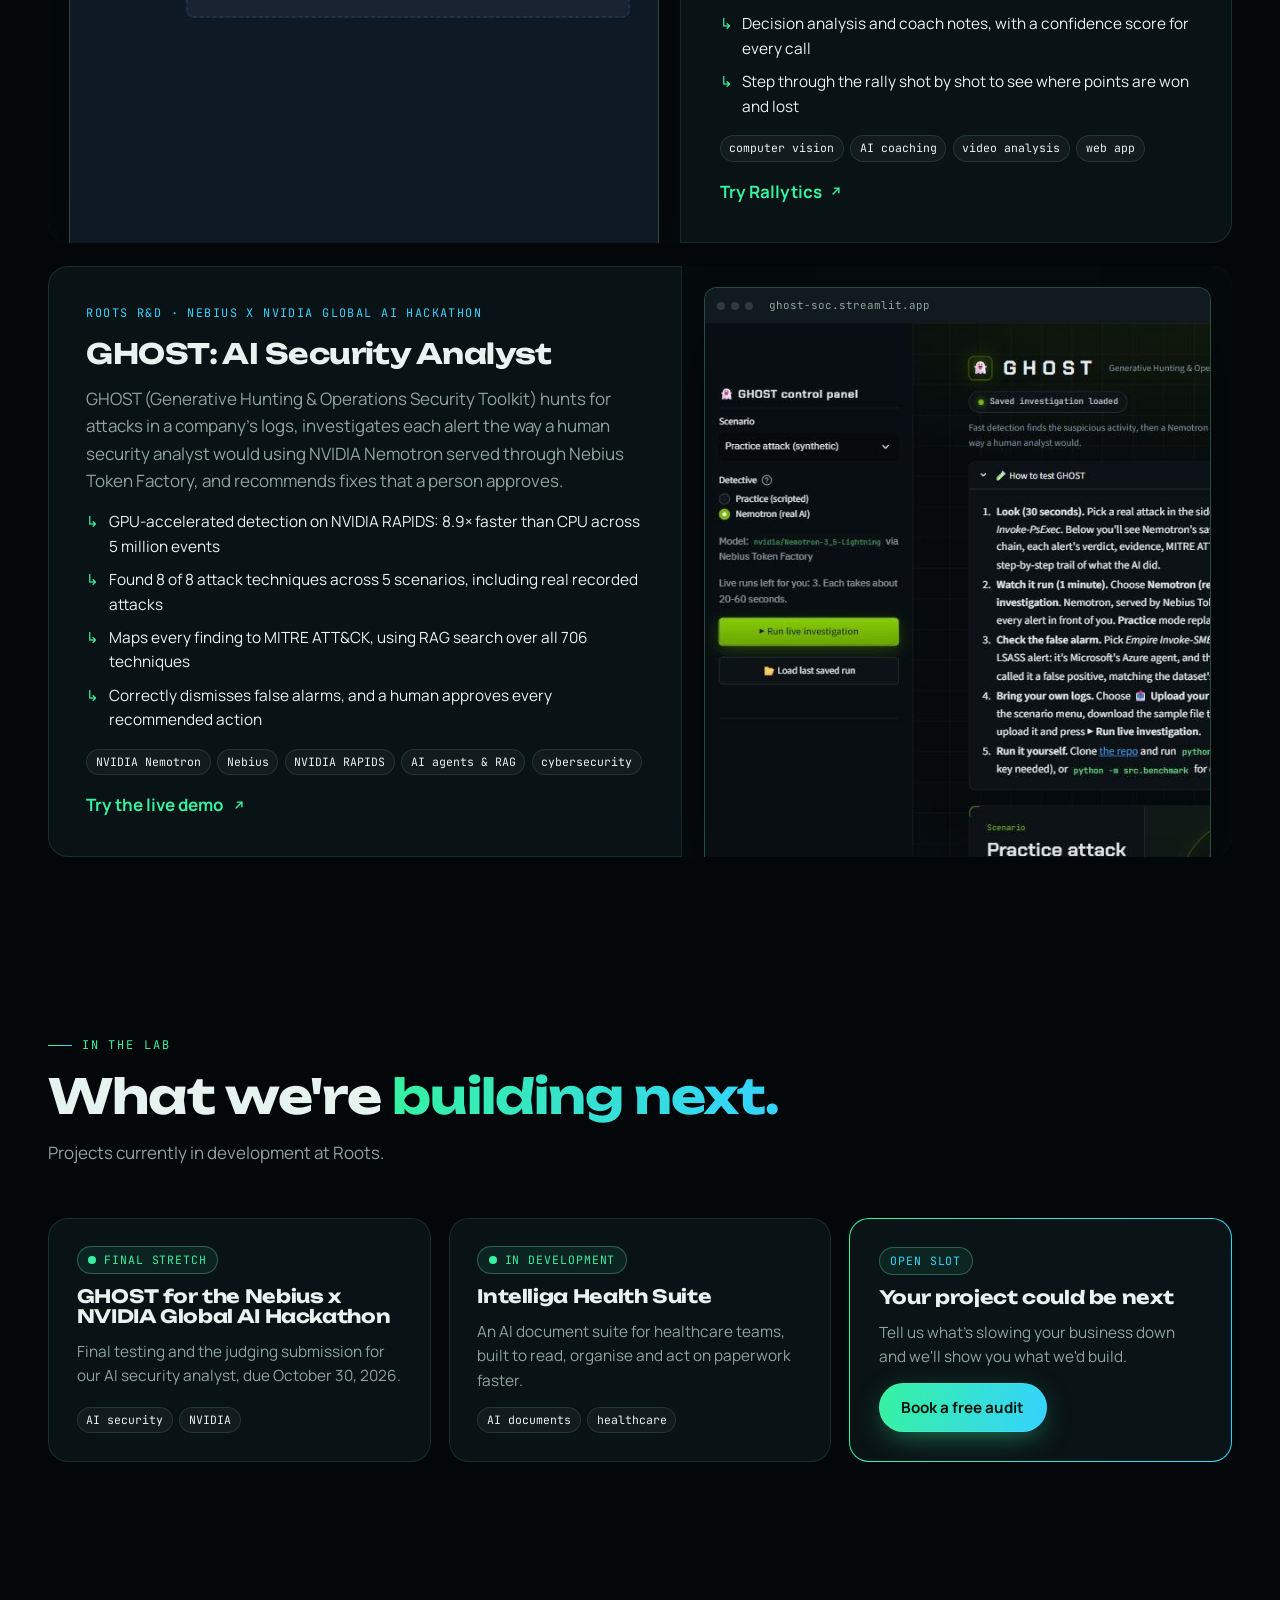
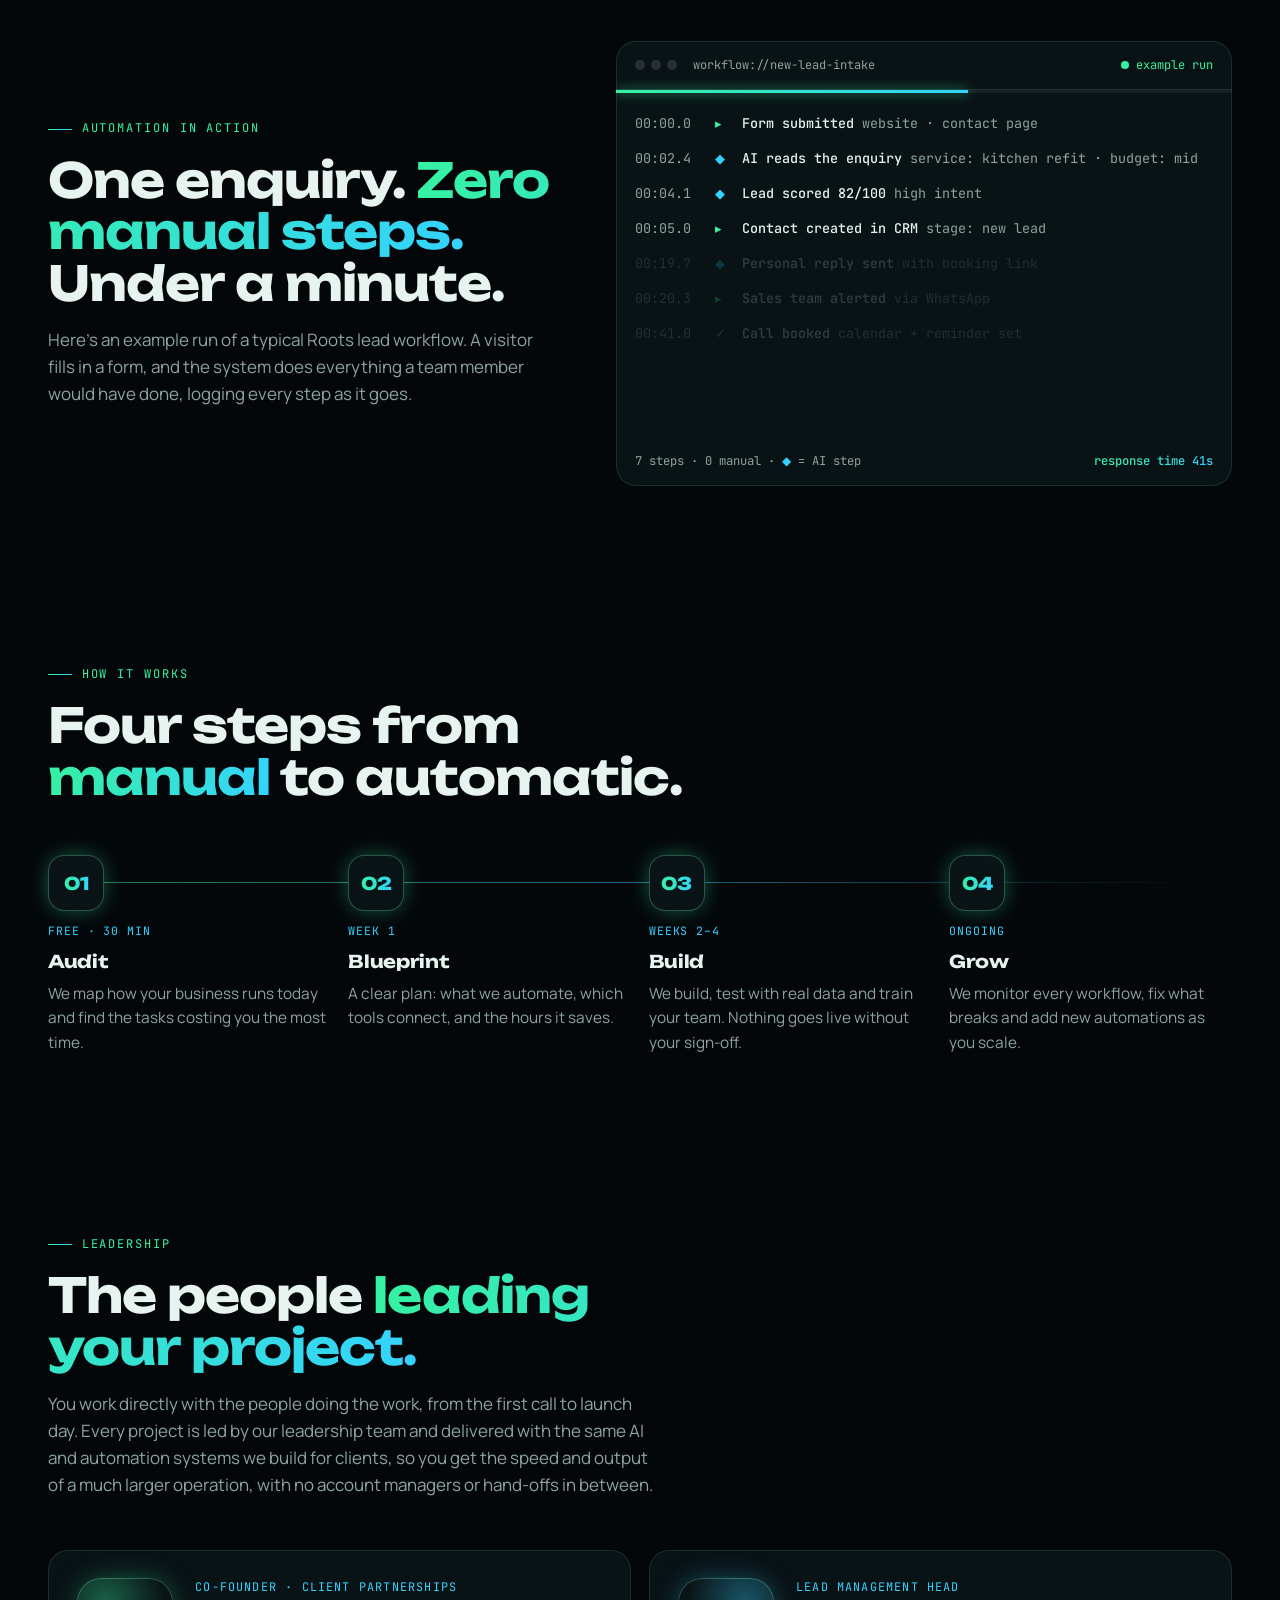
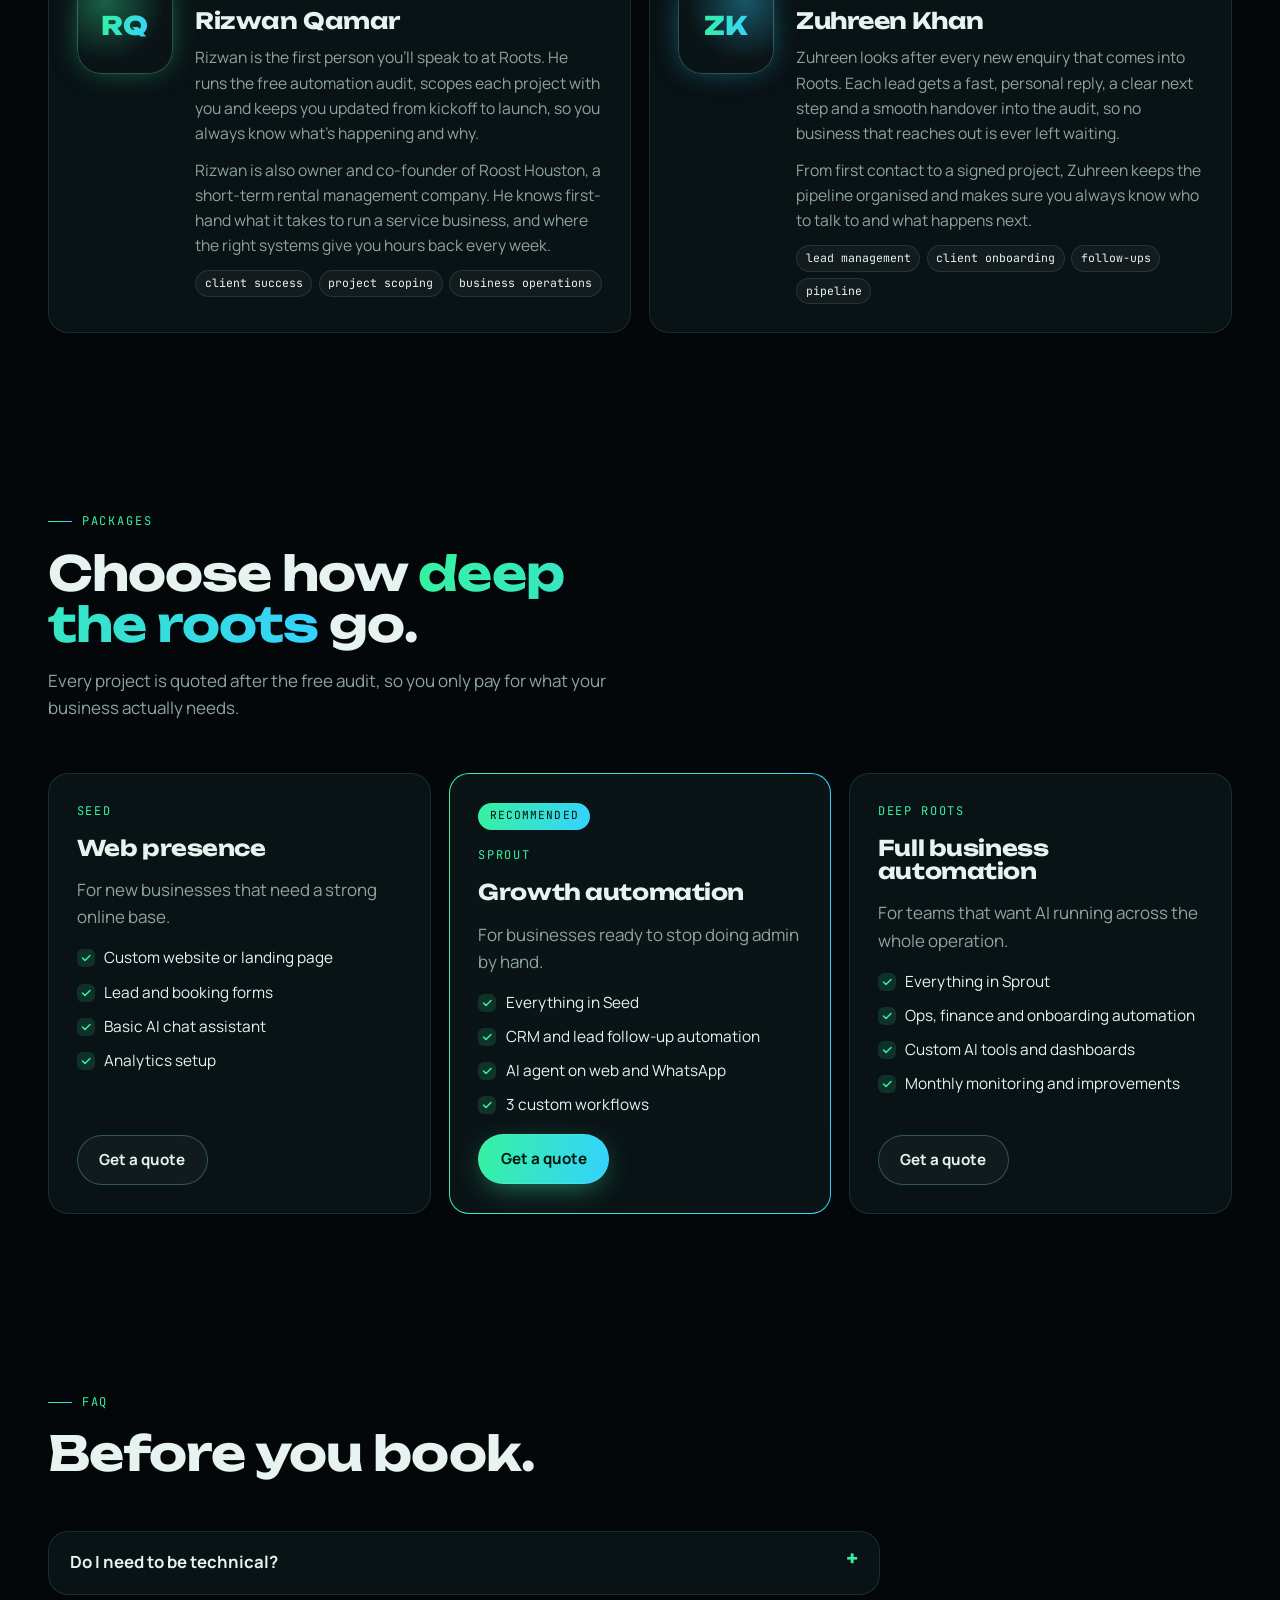
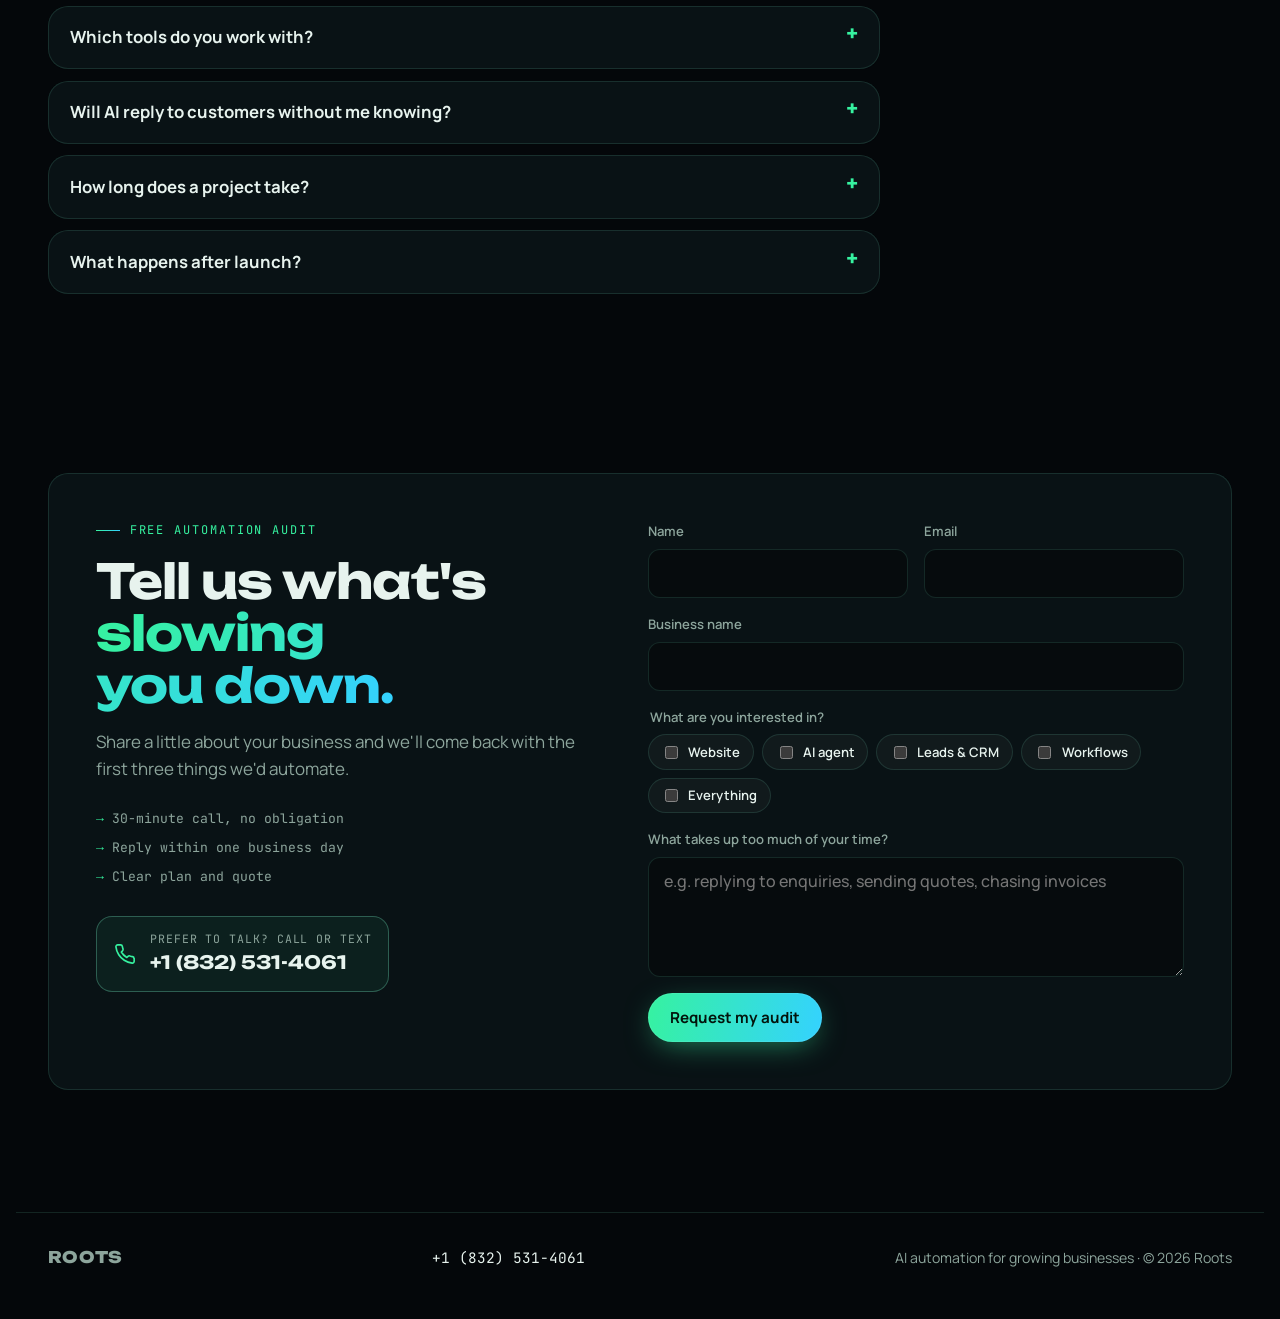
==== commit fece7643: "Centre the HSC screenshot so the sign-in card is fully visible Co-Authored-By: Claude Opus 5.5 <nore" ====
--- a/index.html
+++ b/index.html
@@ -192,7 +192,7 @@
           <div class="shot">
             <div class="browser">
               <div class="browser-bar"><i></i><i></i><i></i><span>squash-club.vercel.app</span></div>
-              <img src="img/site-hsc.jpg" width="800" height="600" loading="lazy" alt="The Houston Squash Club management portal sign-in page, with Staff Login and Member Portal options">
+              <img class="pos-center" src="img/site-hsc.jpg" width="800" height="600" loading="lazy" alt="The Houston Squash Club management portal sign-in page, with Staff Login and Member Portal options">
             </div>
           </div>
           <div class="project-body">
--- a/styles.css
+++ b/styles.css
@@ -471,3 +471,6 @@
   .marquee-track, .pulse { animation: none; }
   .card, .btn { transition: none; }
 }
+
+/* Screenshots whose key content sits in the middle */
+.browser img.pos-center { object-position: center center; transform-origin: center; }
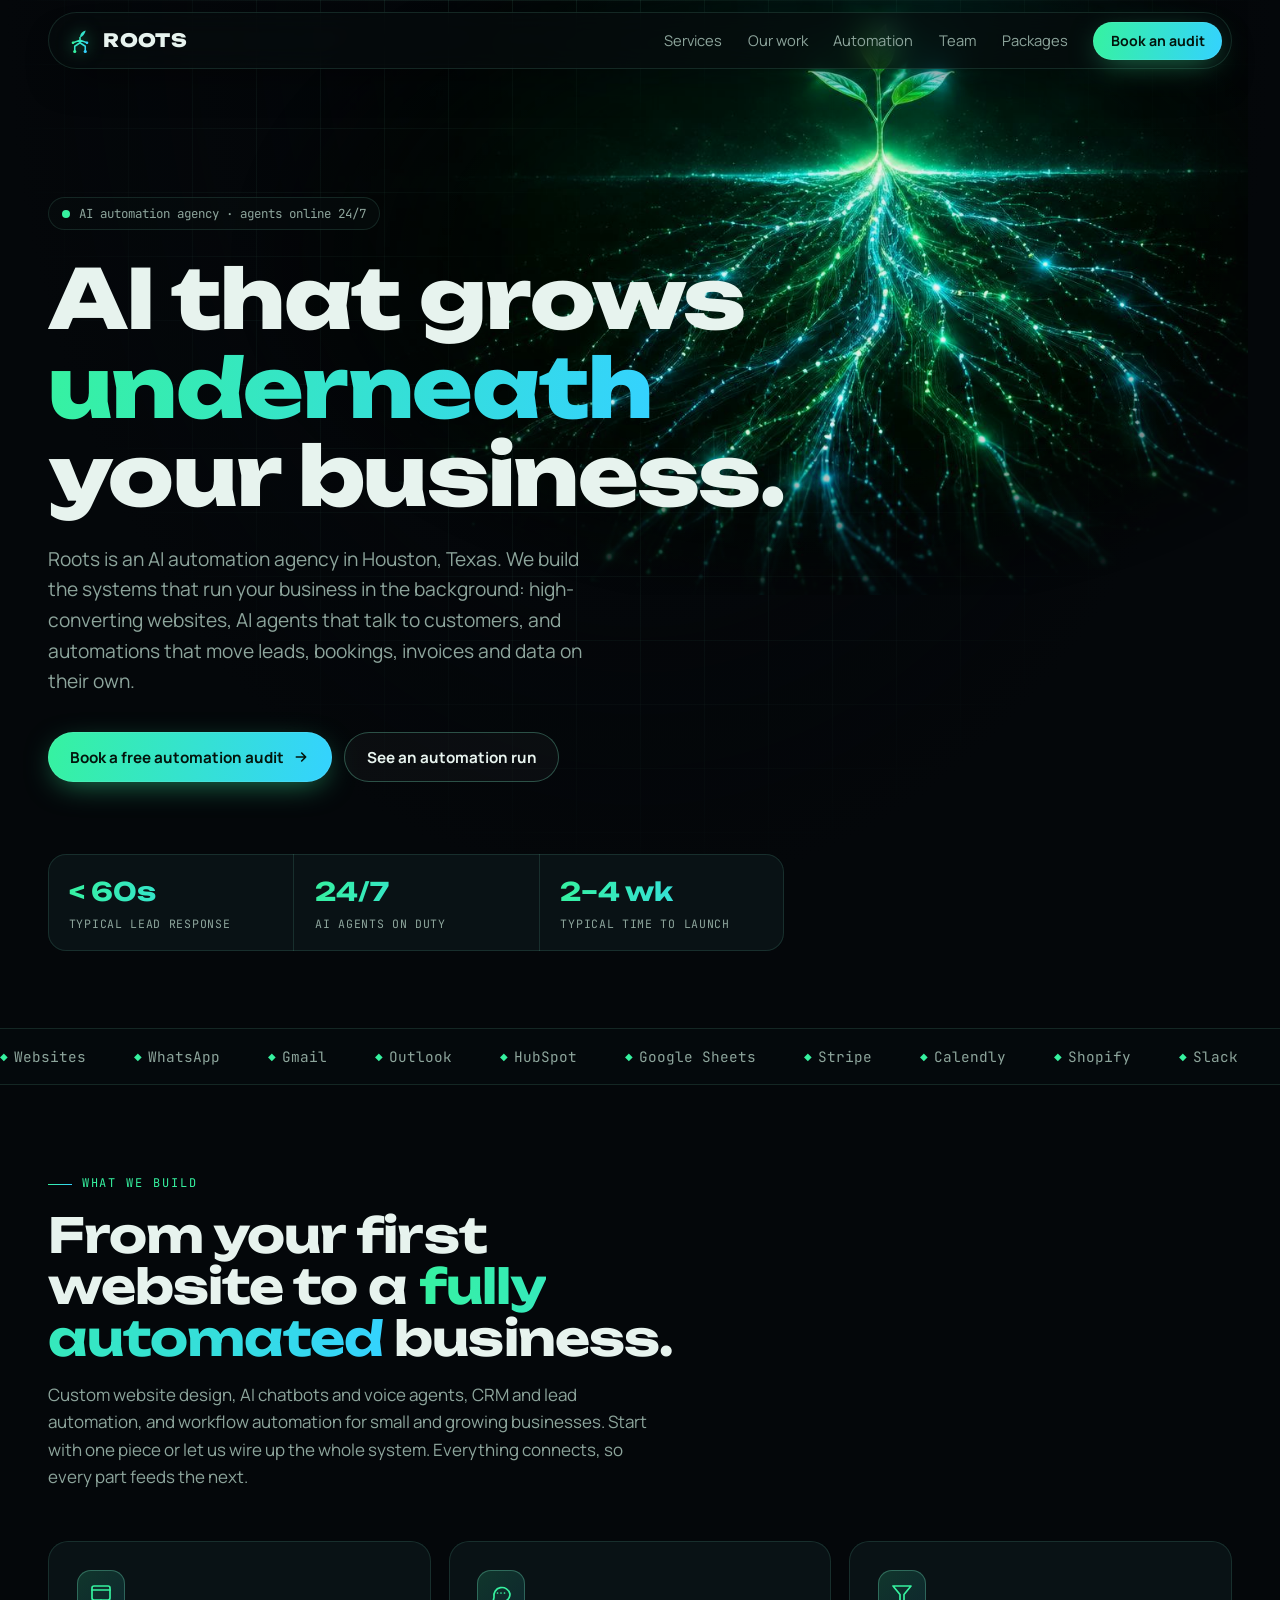
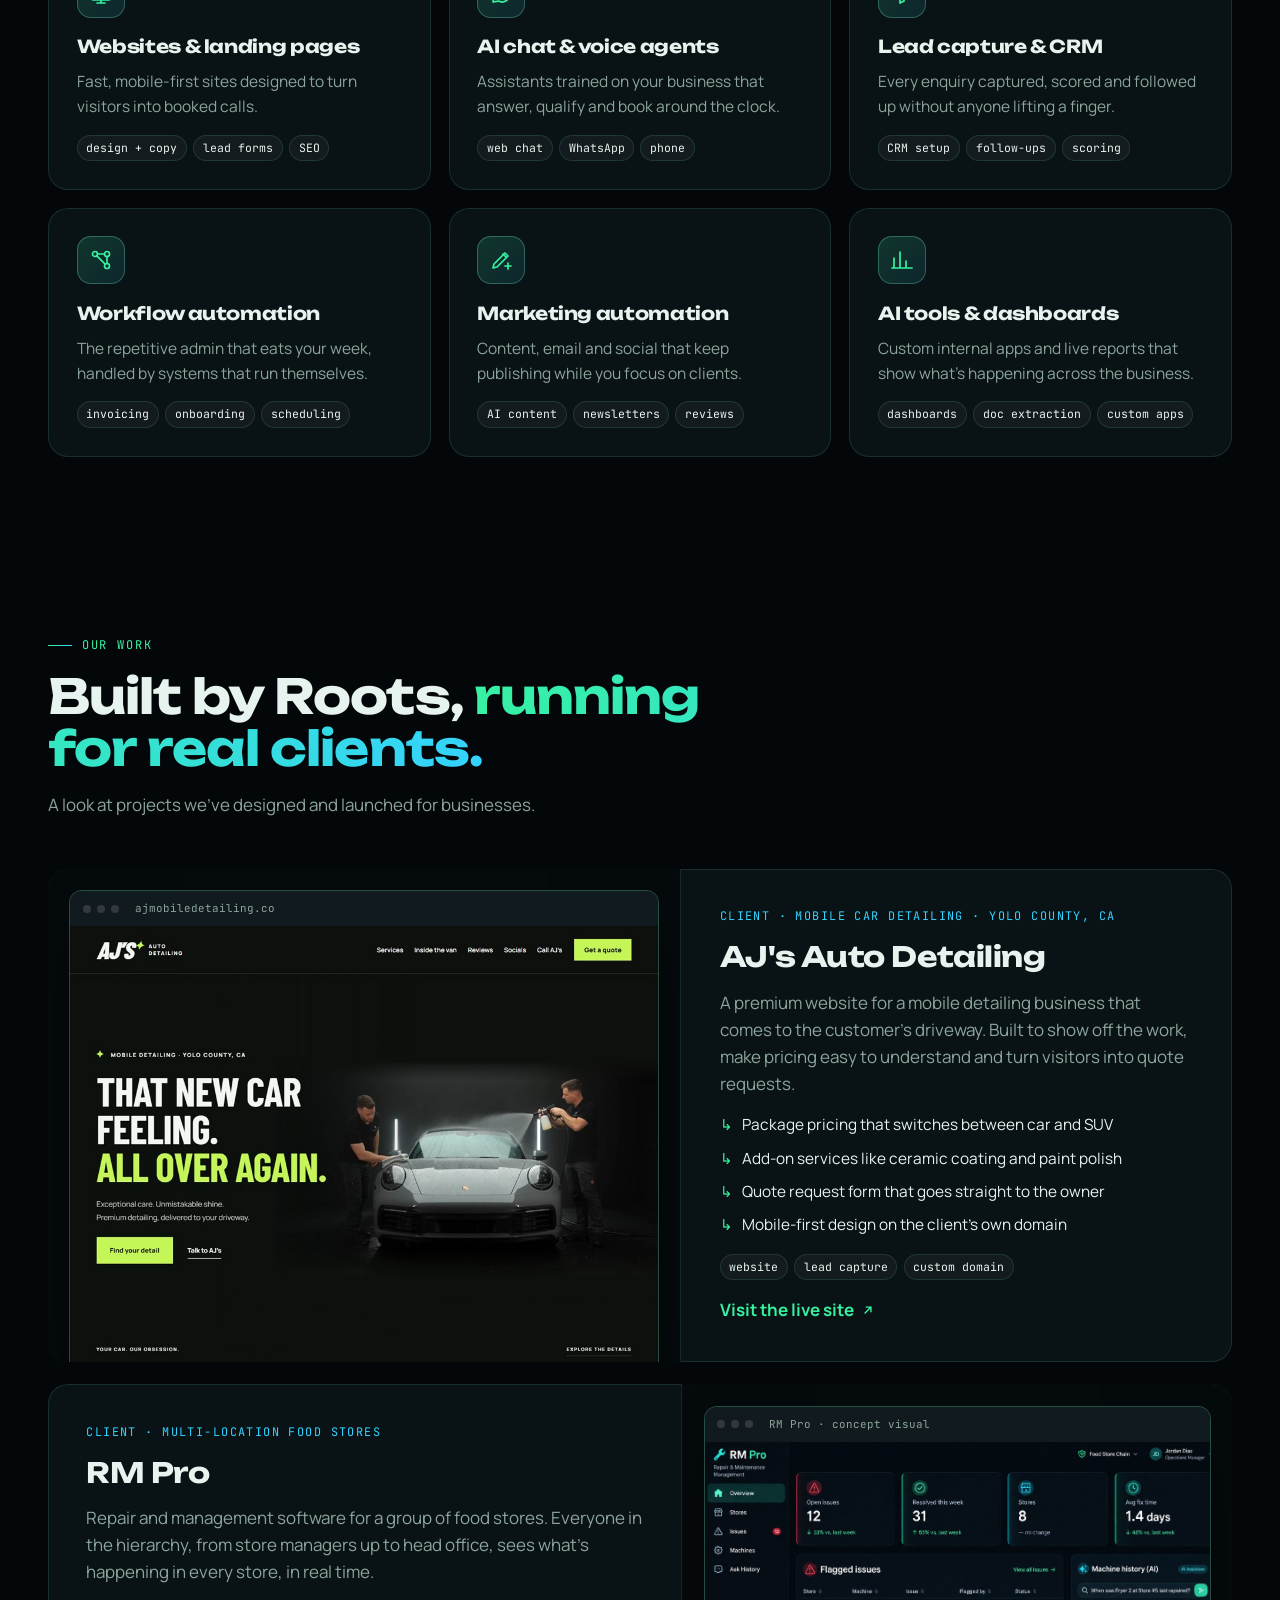
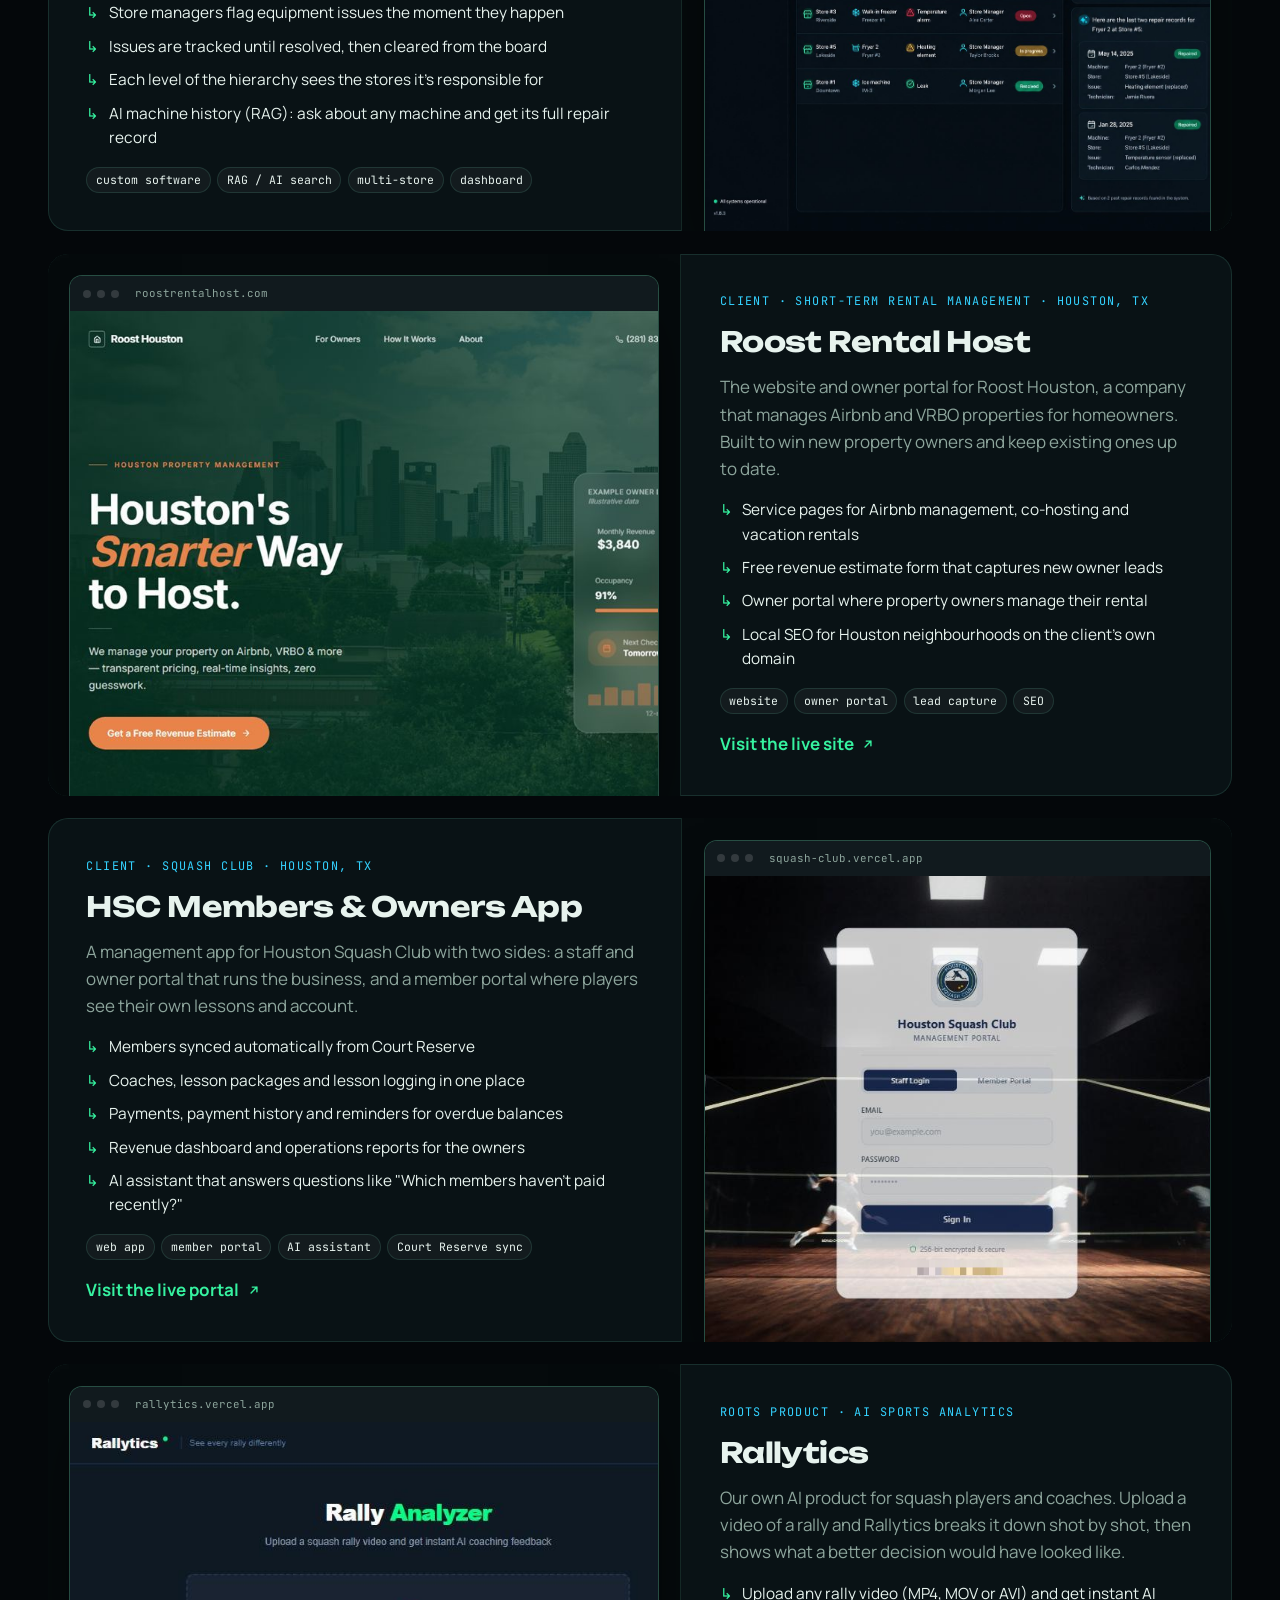
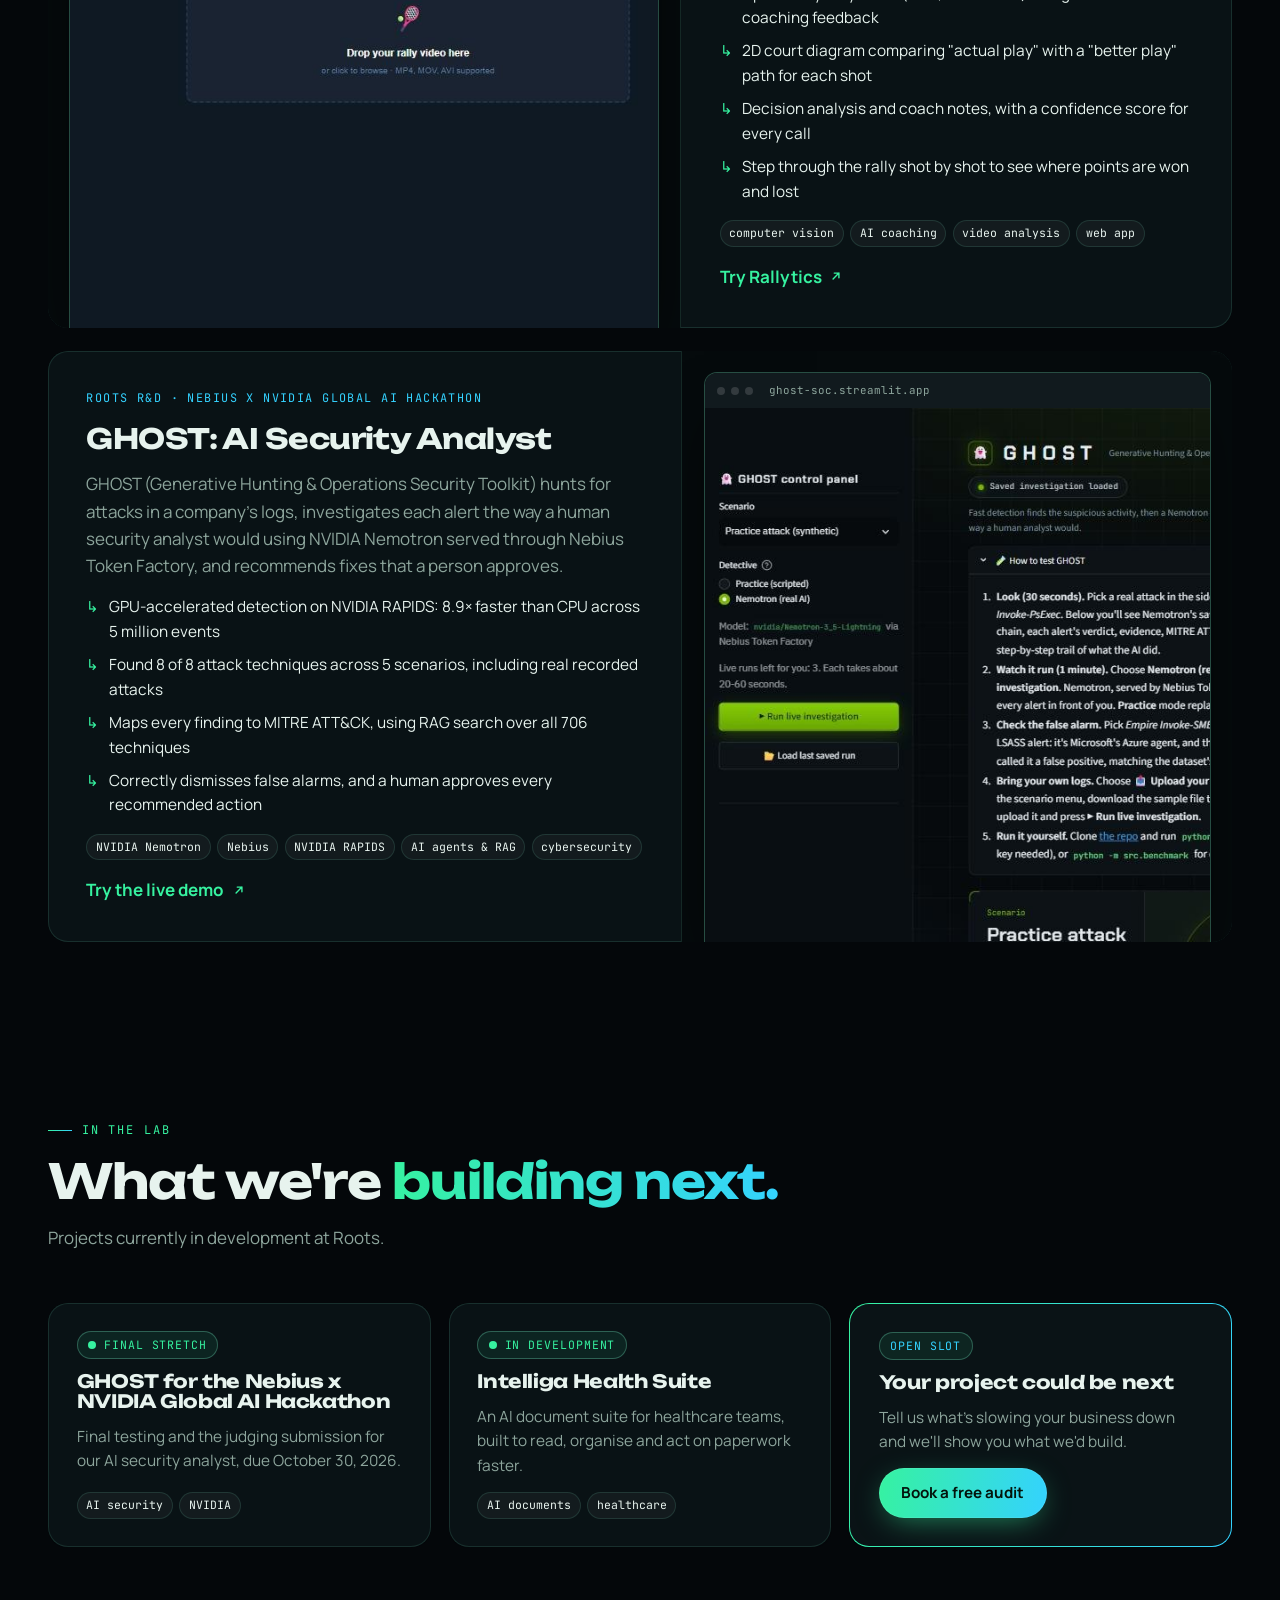
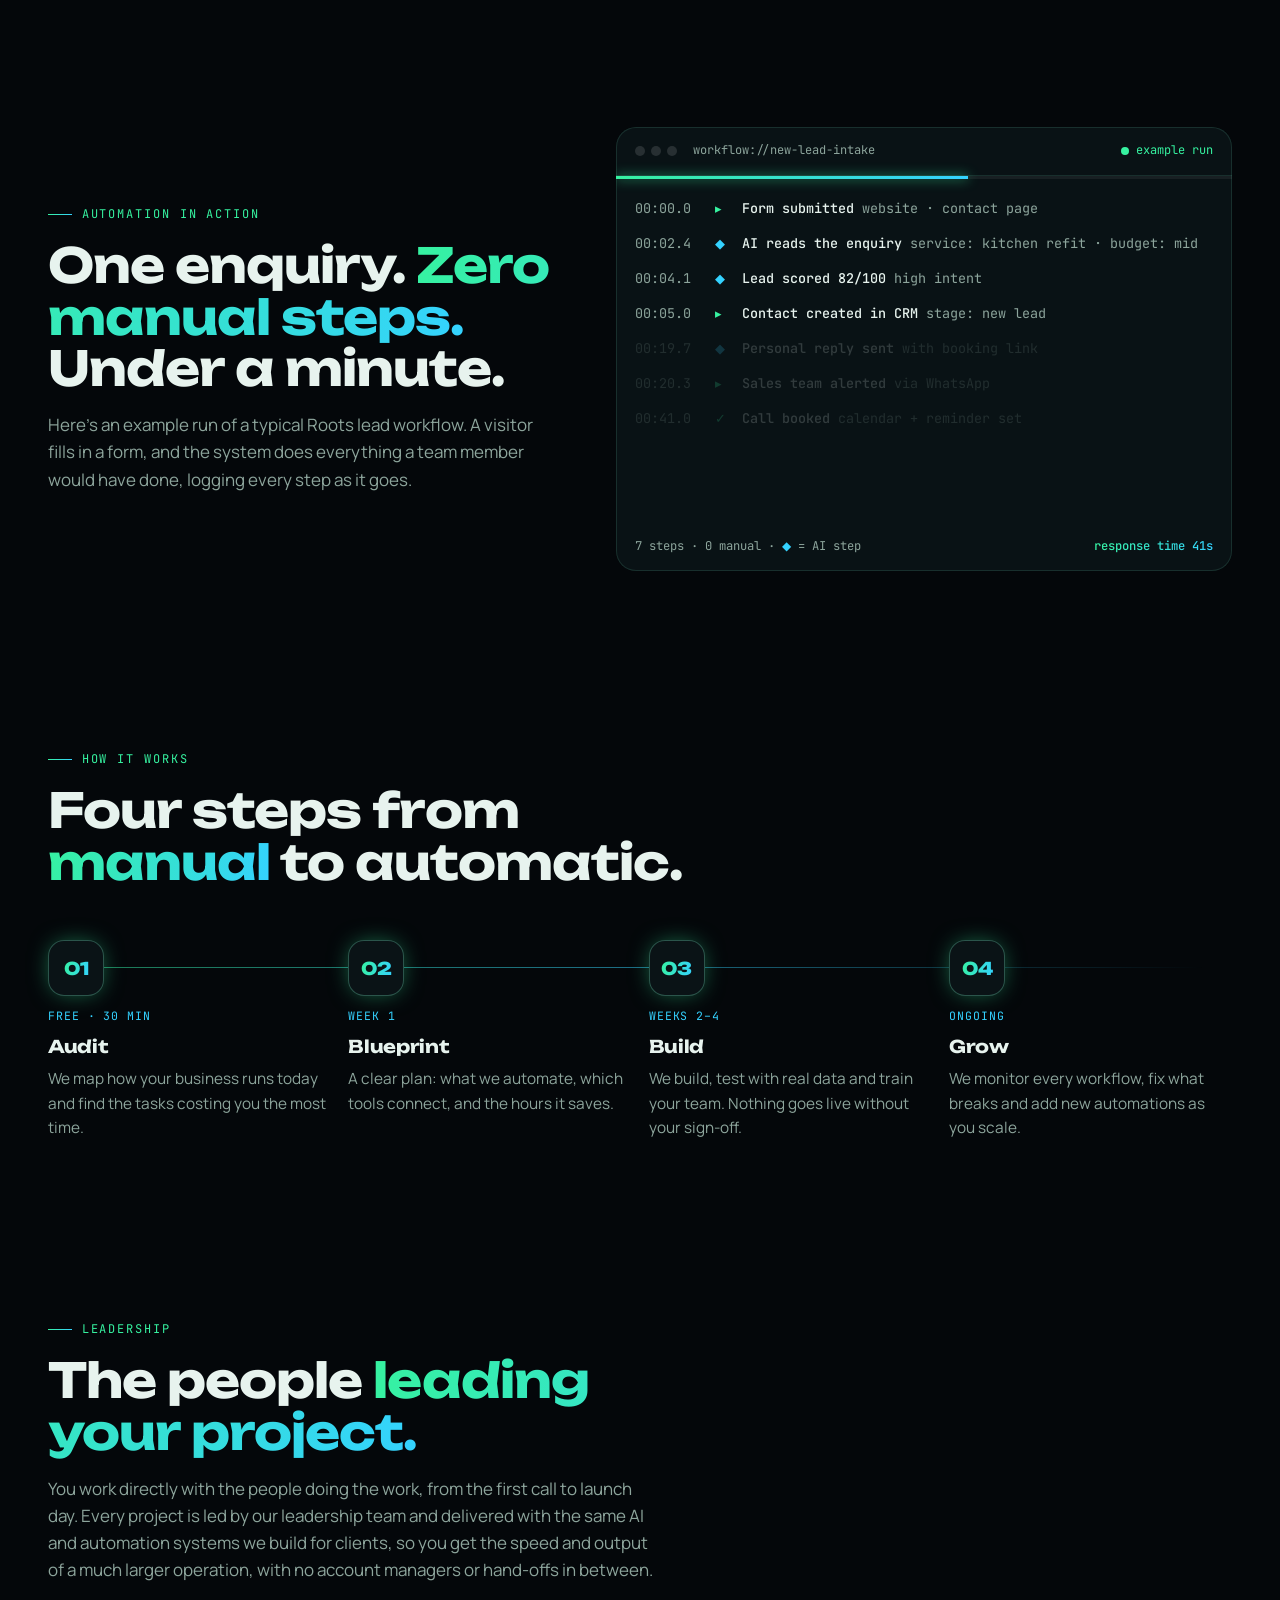
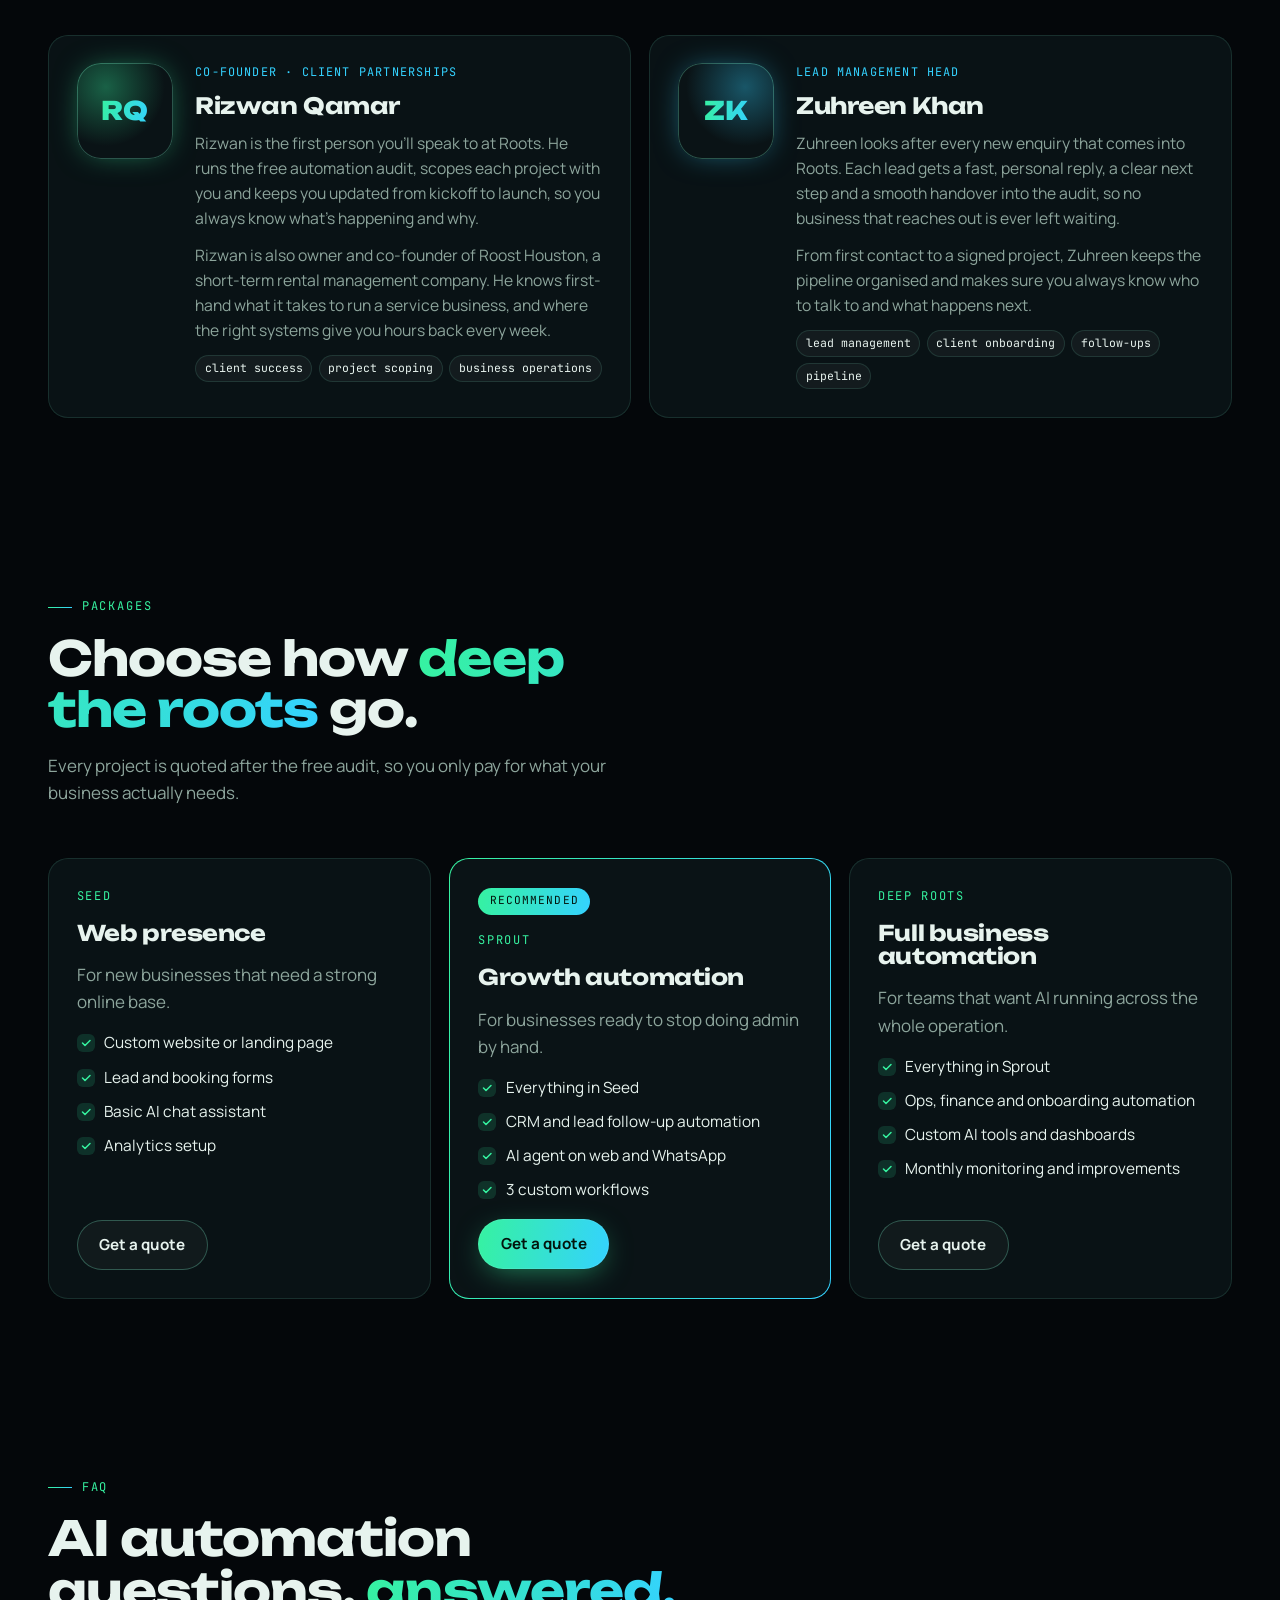
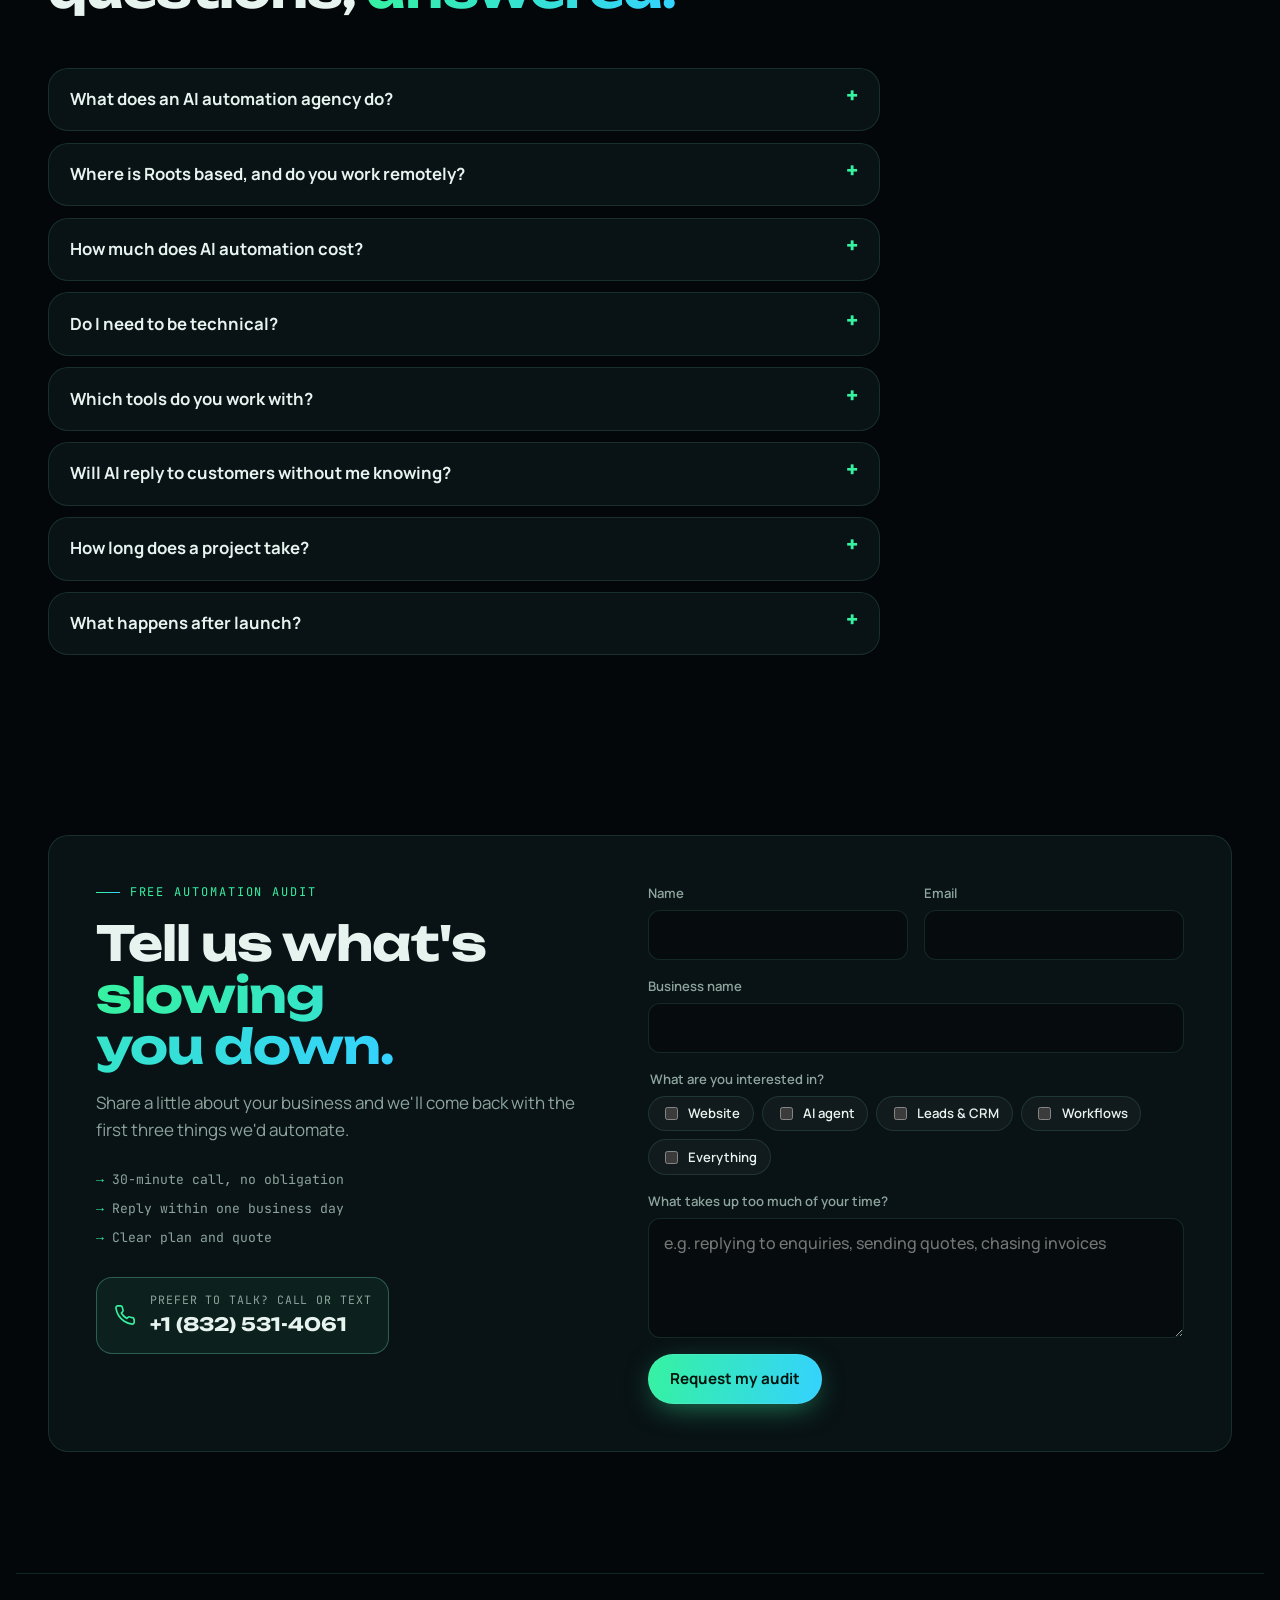
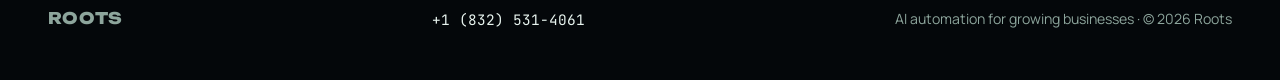
==== commit 5f97ec10: "SEO: Houston targeting, structured data, FAQ content, image sitemap, 404 page - Title/description ta" ====
--- a/index.html
+++ b/index.html
@@ -3,11 +3,20 @@
 <head>
 <meta charset="utf-8">
 <meta name="viewport" content="width=device-width, initial-scale=1, viewport-fit=cover">
-<title>Roots | AI Automation Agency</title>
-<meta name="description" content="Roots builds websites, AI agents and end-to-end business automation. Book a free automation audit.">
-<meta property="og:title" content="Roots | AI Automation Agency">
-<meta property="og:description" content="Websites, AI agents and full business automation, built to run underneath your business.">
+<title>AI Automation Agency in Houston, TX | Roots</title>
+<meta name="description" content="Roots is a Houston AI automation agency building websites, AI chatbots and voice agents, CRM and workflow automation for growing businesses. Book a free audit.">
+<meta name="robots" content="index, follow, max-image-preview:large, max-snippet:-1">
+<meta property="og:site_name" content="Roots">
+<meta property="og:locale" content="en_US">
+<meta property="og:title" content="AI Automation Agency in Houston, TX | Roots">
+<meta property="og:description" content="Websites, AI agents and full business automation for growing businesses, built in Houston. Book a free automation audit.">
 <meta property="og:image" content="https://roots-ai-roan.vercel.app/img/hero.jpg">
+<meta property="og:image:width" content="1344">
+<meta property="og:image:height" content="752">
+<meta property="og:image:alt" content="A glowing sapling whose roots are circuit traces carrying data">
+<meta name="twitter:title" content="AI Automation Agency in Houston, TX | Roots">
+<meta name="twitter:description" content="Websites, AI agents and business automation for growing businesses. Book a free automation audit.">
+<meta name="twitter:image" content="https://roots-ai-roan.vercel.app/img/hero.jpg">
 <meta name="theme-color" content="#04070A">
 <link rel="icon" href="favicon.svg" type="image/svg+xml">
 <link rel="canonical" href="https://roots-ai-roan.vercel.app/">
@@ -17,6 +26,8 @@
 <link rel="preload" href="fonts/Manrope-latin-bcbadccc.woff2" as="font" type="font/woff2" crossorigin>
 <link rel="preload" href="fonts/Unbounded-latin-f2b2b22d.woff2" as="font" type="font/woff2" crossorigin>
 <link rel="stylesheet" href="styles.css">
+<script type="application/ld+json">{"@context":"https://schema.org","@graph":[{"@type":"ProfessionalService","@id":"https://roots-ai-roan.vercel.app/#business","name":"Roots","alternateName":"Roots AI Automation","url":"https://roots-ai-roan.vercel.app/","description":"Roots is a Houston AI automation agency building websites, AI chatbots and voice agents, CRM and workflow automation for growing businesses. Book a free audit.","image":"https://roots-ai-roan.vercel.app/img/hero.jpg","telephone":"+1-832-531-4061","address":{"@type":"PostalAddress","addressLocality":"Houston","addressRegion":"TX","addressCountry":"US"},"areaServed":[{"@type":"City","name":"Houston"},{"@type":"State","name":"Texas"},{"@type":"Country","name":"United States"}],"knowsAbout":["AI automation","Business process automation","AI chatbots","AI voice agents","Website design","CRM automation","Workflow automation","Retrieval-augmented generation"],"founder":{"@type":"Person","name":"Rizwan Qamar"},"hasOfferCatalog":{"@type":"OfferCatalog","name":"AI automation services","itemListElement":[{"@type":"Offer","itemOffered":{"@type":"Service","name":"Websites and landing pages"}},{"@type":"Offer","itemOffered":{"@type":"Service","name":"AI chat and voice agents"}},{"@type":"Offer","itemOffered":{"@type":"Service","name":"Lead capture and CRM automation"}},{"@type":"Offer","itemOffered":{"@type":"Service","name":"Workflow automation"}},{"@type":"Offer","itemOffered":{"@type":"Service","name":"Marketing automation"}},{"@type":"Offer","itemOffered":{"@type":"Service","name":"Custom AI tools and dashboards"}}]}},{"@type":"WebSite","@id":"https://roots-ai-roan.vercel.app/#website","url":"https://roots-ai-roan.vercel.app/","name":"Roots","publisher":{"@id":"https://roots-ai-roan.vercel.app/#business"}},{"@type":"FAQPage","@id":"https://roots-ai-roan.vercel.app/#faq","mainEntity":[{"@type":"Question","name":"What does an AI automation agency do?","acceptedAnswer":{"@type":"Answer","text":"We find the repetitive work in your business, like answering enquiries, following up leads, booking calls, sending invoices and updating spreadsheets, and build systems that do it for you. That can be a website that captures leads, an AI chatbot or voice agent that answers customers, or automations that connect the tools you already use."}},{"@type":"Question","name":"Where is Roots based, and do you work remotely?","acceptedAnswer":{"@type":"Answer","text":"Roots is based in Houston, Texas. We work with Houston businesses in person and with clients in other cities remotely, over video calls and shared project boards."}},{"@type":"Question","name":"How much does AI automation cost?","acceptedAnswer":{"@type":"Answer","text":"It depends on what you need automated and how many systems are involved. Every project is quoted after the free audit, so you get a clear, fixed plan and price before any work starts."}},{"@type":"Question","name":"Do I need to be technical?","acceptedAnswer":{"@type":"Answer","text":"No. We handle setup, integrations and testing. You get simple instructions and a team to call when you need a change."}},{"@type":"Question","name":"Which tools do you work with?","acceptedAnswer":{"@type":"Answer","text":"Most of the ones you already use: Google Workspace, Microsoft 365, HubSpot, WhatsApp, Stripe, Calendly, Shopify and more. If your tool has an API, we can usually connect it."}},{"@type":"Question","name":"Will AI reply to customers without me knowing?","acceptedAnswer":{"@type":"Answer","text":"Only if you want it to. Every agent follows rules you approve, and anything sensitive is handed to a person on your team."}},{"@type":"Question","name":"How long does a project take?","acceptedAnswer":{"@type":"Answer","text":"A website usually takes two to three weeks. A full automation setup typically takes four to eight weeks, depending on how many systems are involved."}},{"@type":"Question","name":"What happens after launch?","acceptedAnswer":{"@type":"Answer","text":"We monitor your workflows, fix anything that breaks and suggest new automations as your business changes."}}]}]}</script>
+
 </head>
 <body>
 
@@ -44,7 +55,7 @@
       <div class="hero-art" role="img" aria-label="A glowing sapling whose roots are circuit traces carrying data"></div>
       <span class="status"><span class="pulse"></span>AI automation agency · agents online 24/7</span>
       <h1 id="hero-title">AI that grows <span class="grad">underneath</span> your business.</h1>
-      <p class="lede">Roots builds the systems that run your business in the background: high-converting websites, AI agents that talk to customers, and automations that move leads, bookings, invoices and data on their own.</p>
+      <p class="lede">Roots is an AI automation agency in Houston, Texas. We build the systems that run your business in the background: high-converting websites, AI agents that talk to customers, and automations that move leads, bookings, invoices and data on their own.</p>
       <div class="ctas">
         <a class="btn" href="#contact">Book a free automation audit
           <svg width="16" height="16" viewBox="0 0 24 24" fill="none" stroke="currentColor" stroke-width="2.4" stroke-linecap="round" stroke-linejoin="round" aria-hidden="true"><path d="M5 12h14M13 6l6 6-6 6"/></svg></a>
@@ -70,7 +81,7 @@
       <div class="head">
         <span class="eyebrow">What we build</span>
         <h2 id="svc-title">From your first website to a <span class="grad">fully automated</span> business.</h2>
-        <p>Start with one piece or let us wire up the whole system. Everything connects, so every part feeds the next.</p>
+        <p>Custom website design, AI chatbots and voice agents, CRM and lead automation, and workflow automation for small and growing businesses. Start with one piece or let us wire up the whole system. Everything connects, so every part feeds the next.</p>
       </div>
       <div class="services">
         <article class="card svc">
@@ -402,9 +413,12 @@
     <div class="wrap">
       <div class="head">
         <span class="eyebrow">FAQ</span>
-        <h2 id="faq-title">Before you book.</h2>
+        <h2 id="faq-title">AI automation questions, <span class="grad">answered.</span></h2>
       </div>
       <div class="faq">
+        <details class="card"><summary>What does an AI automation agency do?</summary><p>We find the repetitive work in your business, like answering enquiries, following up leads, booking calls, sending invoices and updating spreadsheets, and build systems that do it for you. That can be a website that captures leads, an AI chatbot or voice agent that answers customers, or automations that connect the tools you already use.</p></details>
+        <details class="card"><summary>Where is Roots based, and do you work remotely?</summary><p>Roots is based in Houston, Texas. We work with Houston businesses in person and with clients in other cities remotely, over video calls and shared project boards.</p></details>
+        <details class="card"><summary>How much does AI automation cost?</summary><p>It depends on what you need automated and how many systems are involved. Every project is quoted after the free audit, so you get a clear, fixed plan and price before any work starts.</p></details>
         <details class="card"><summary>Do I need to be technical?</summary><p>No. We handle setup, integrations and testing. You get simple instructions and a team to call when you need a change.</p></details>
         <details class="card"><summary>Which tools do you work with?</summary><p>Most of the ones you already use: Google Workspace, Microsoft 365, HubSpot, WhatsApp, Stripe, Calendly, Shopify and more. If your tool has an API, we can usually connect it.</p></details>
         <details class="card"><summary>Will AI reply to customers without me knowing?</summary><p>Only if you want it to. Every agent follows rules you approve, and anything sensitive is handed to a person on your team.</p></details>
--- a/styles.css
+++ b/styles.css
@@ -474,3 +474,9 @@
 
 /* Screenshots whose key content sits in the middle */
 .browser img.pos-center { object-position: center center; transform-origin: center; }
+
+/* 404 page */
+.notfound { min-height: 80vh; display: grid; align-content: center; gap: 1.2rem; padding-block: 4rem; }
+.notfound h1 { font-size: clamp(2.2rem, 6vw, 4.2rem); max-width: 14ch; }
+.notfound p { color: var(--dim); max-width: 32rem; }
+.notfound .ctas { display: flex; flex-wrap: wrap; gap: 0.8rem; }
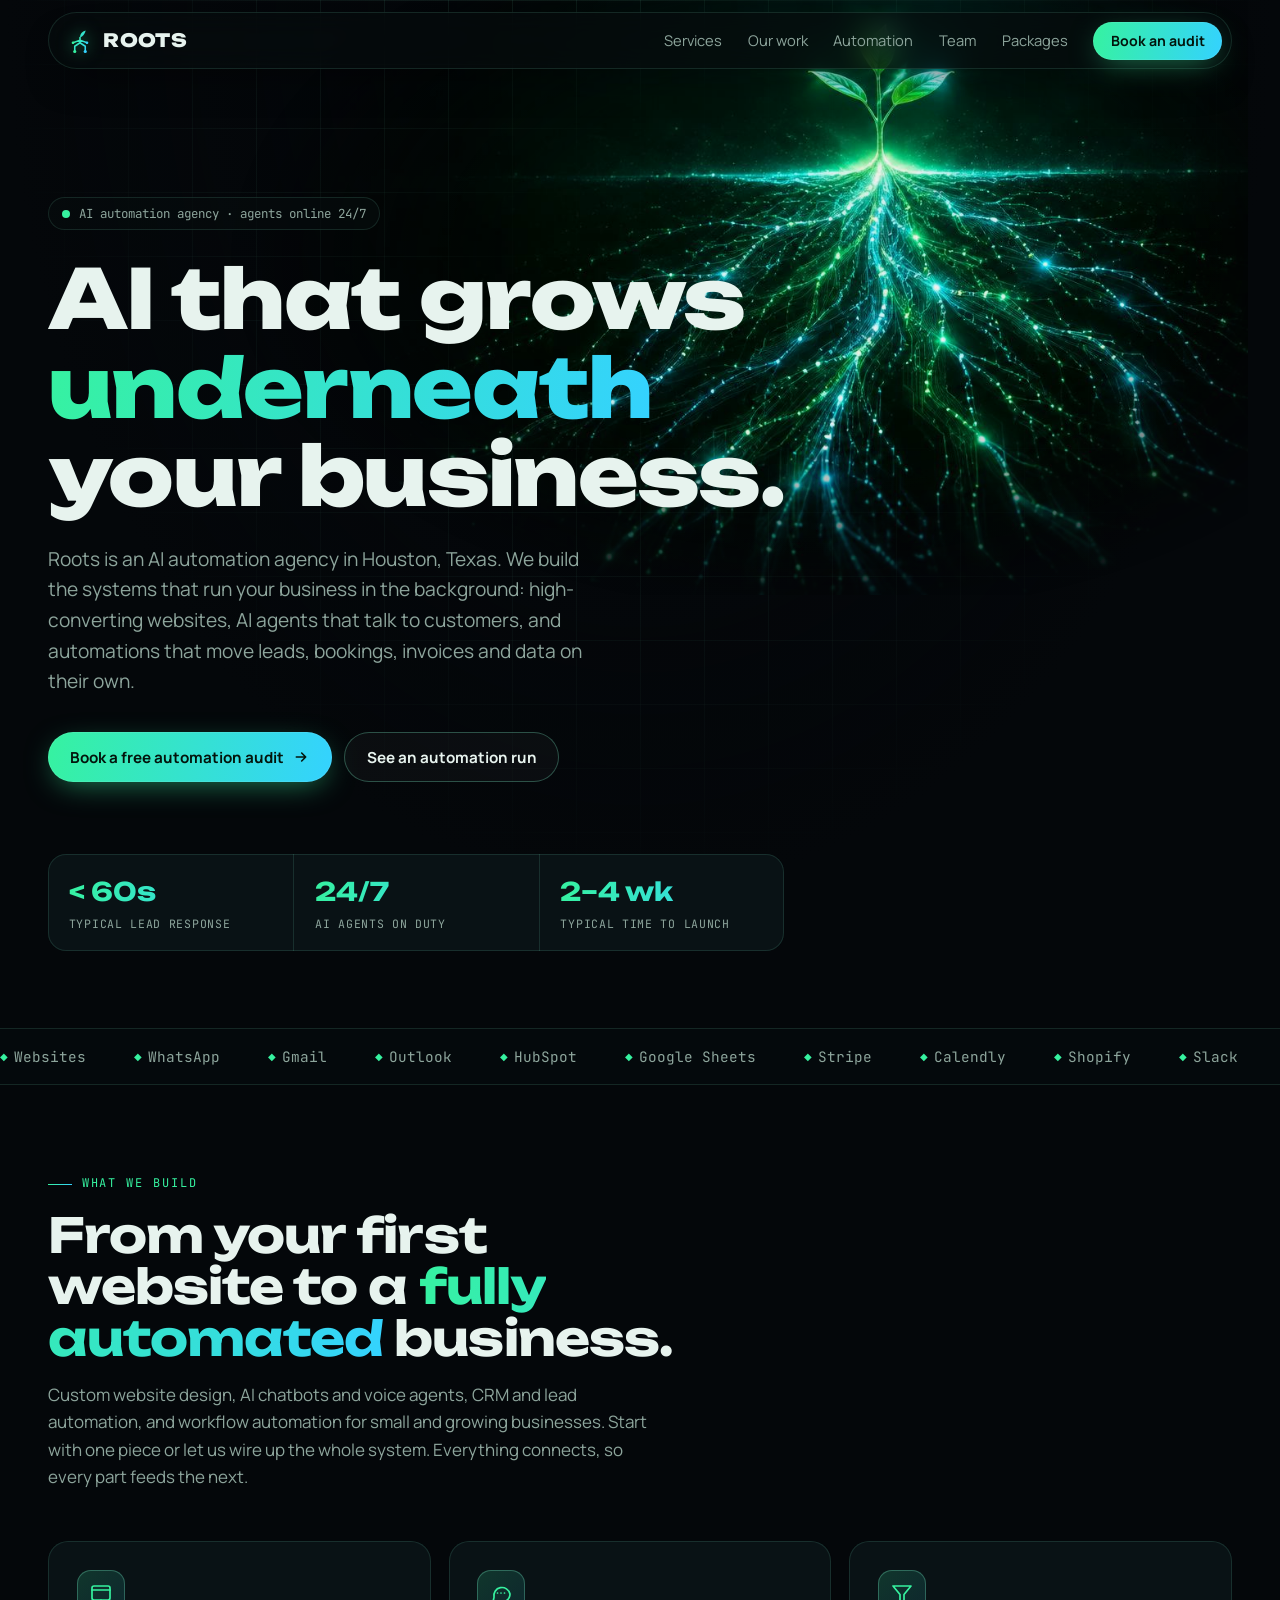
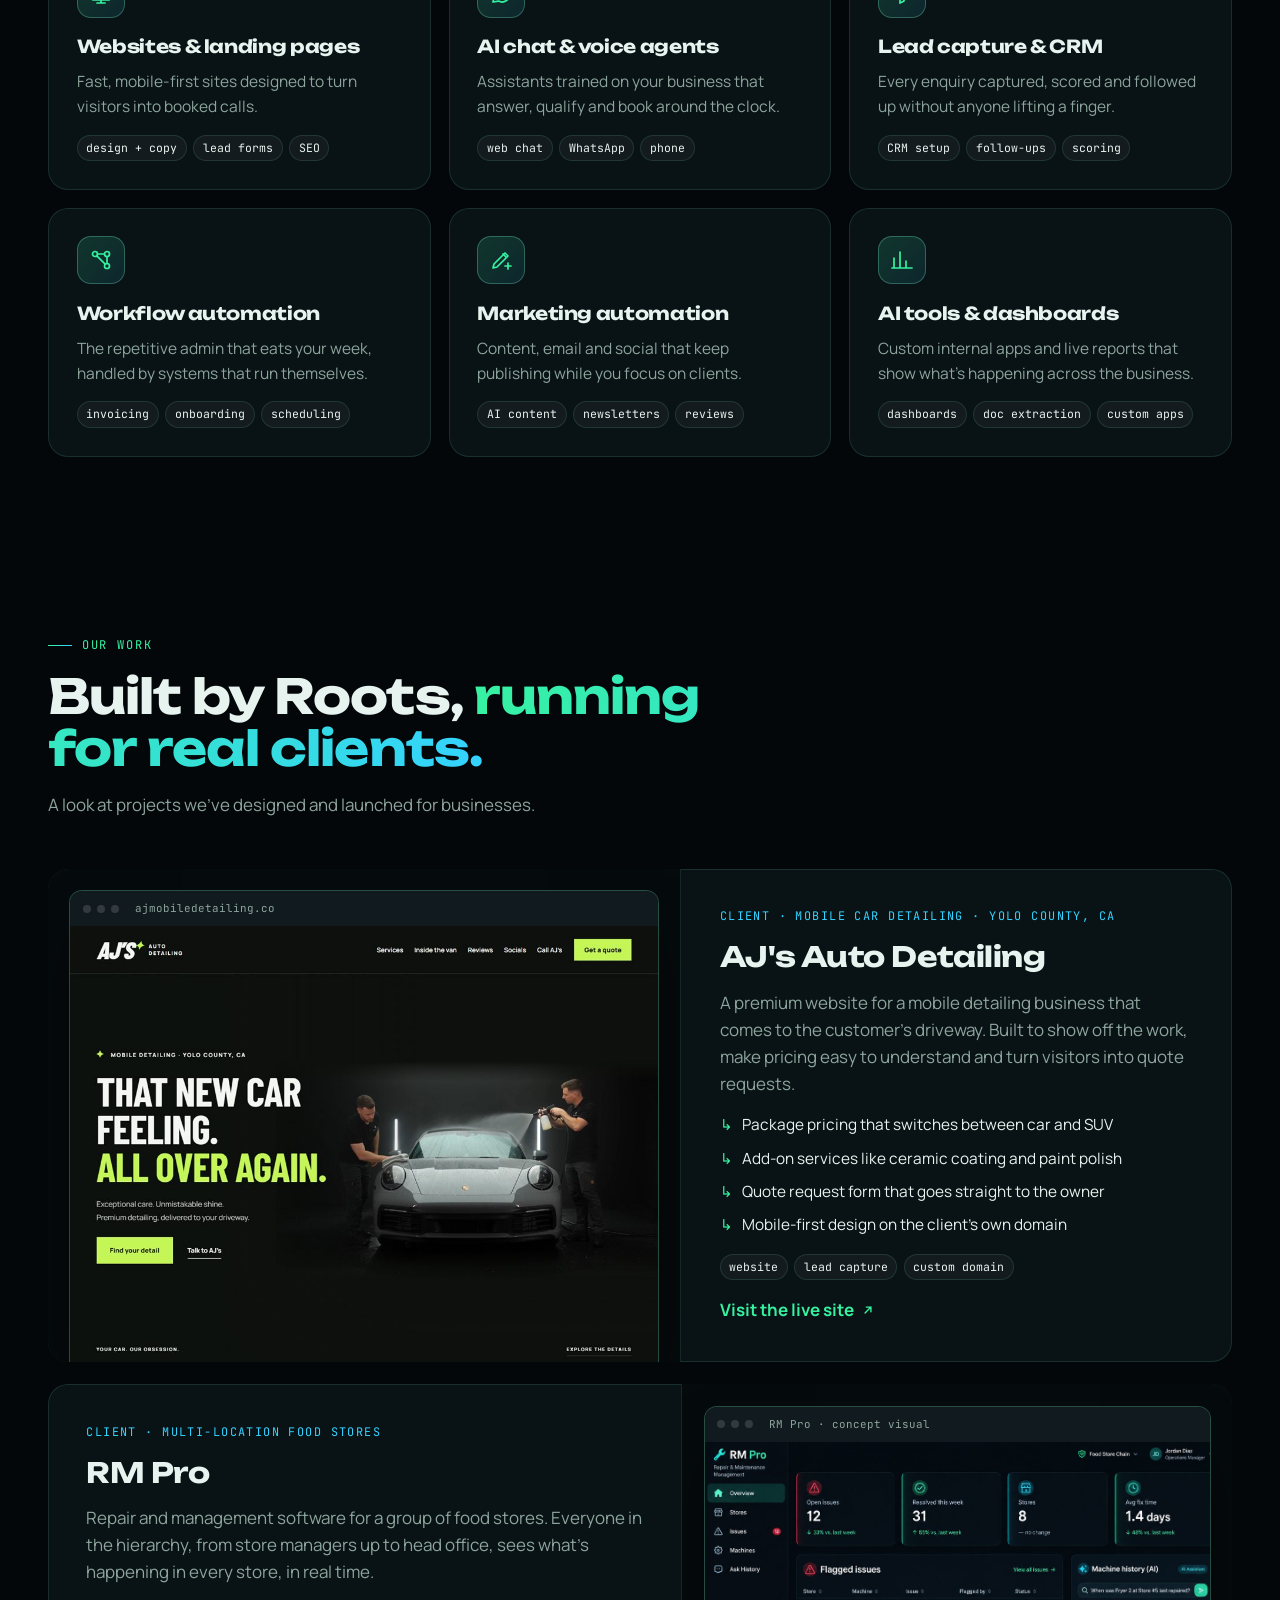
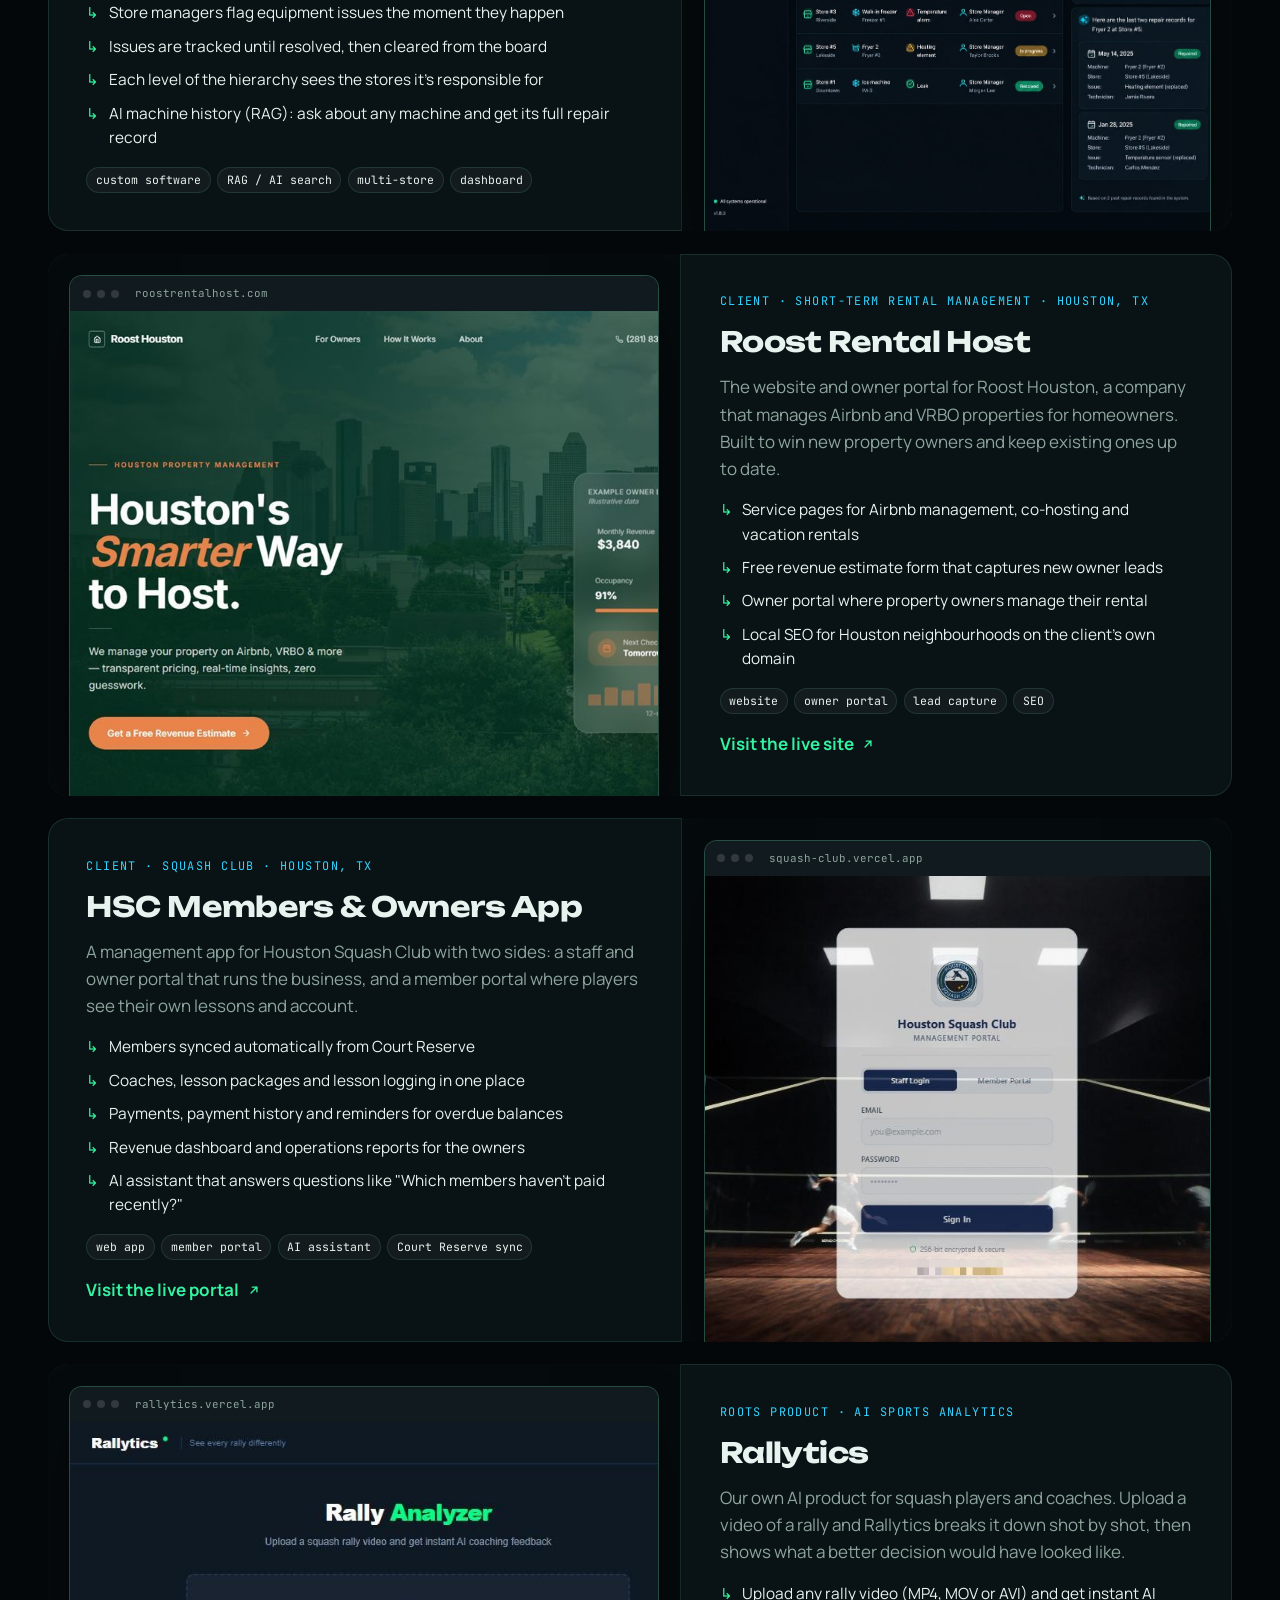
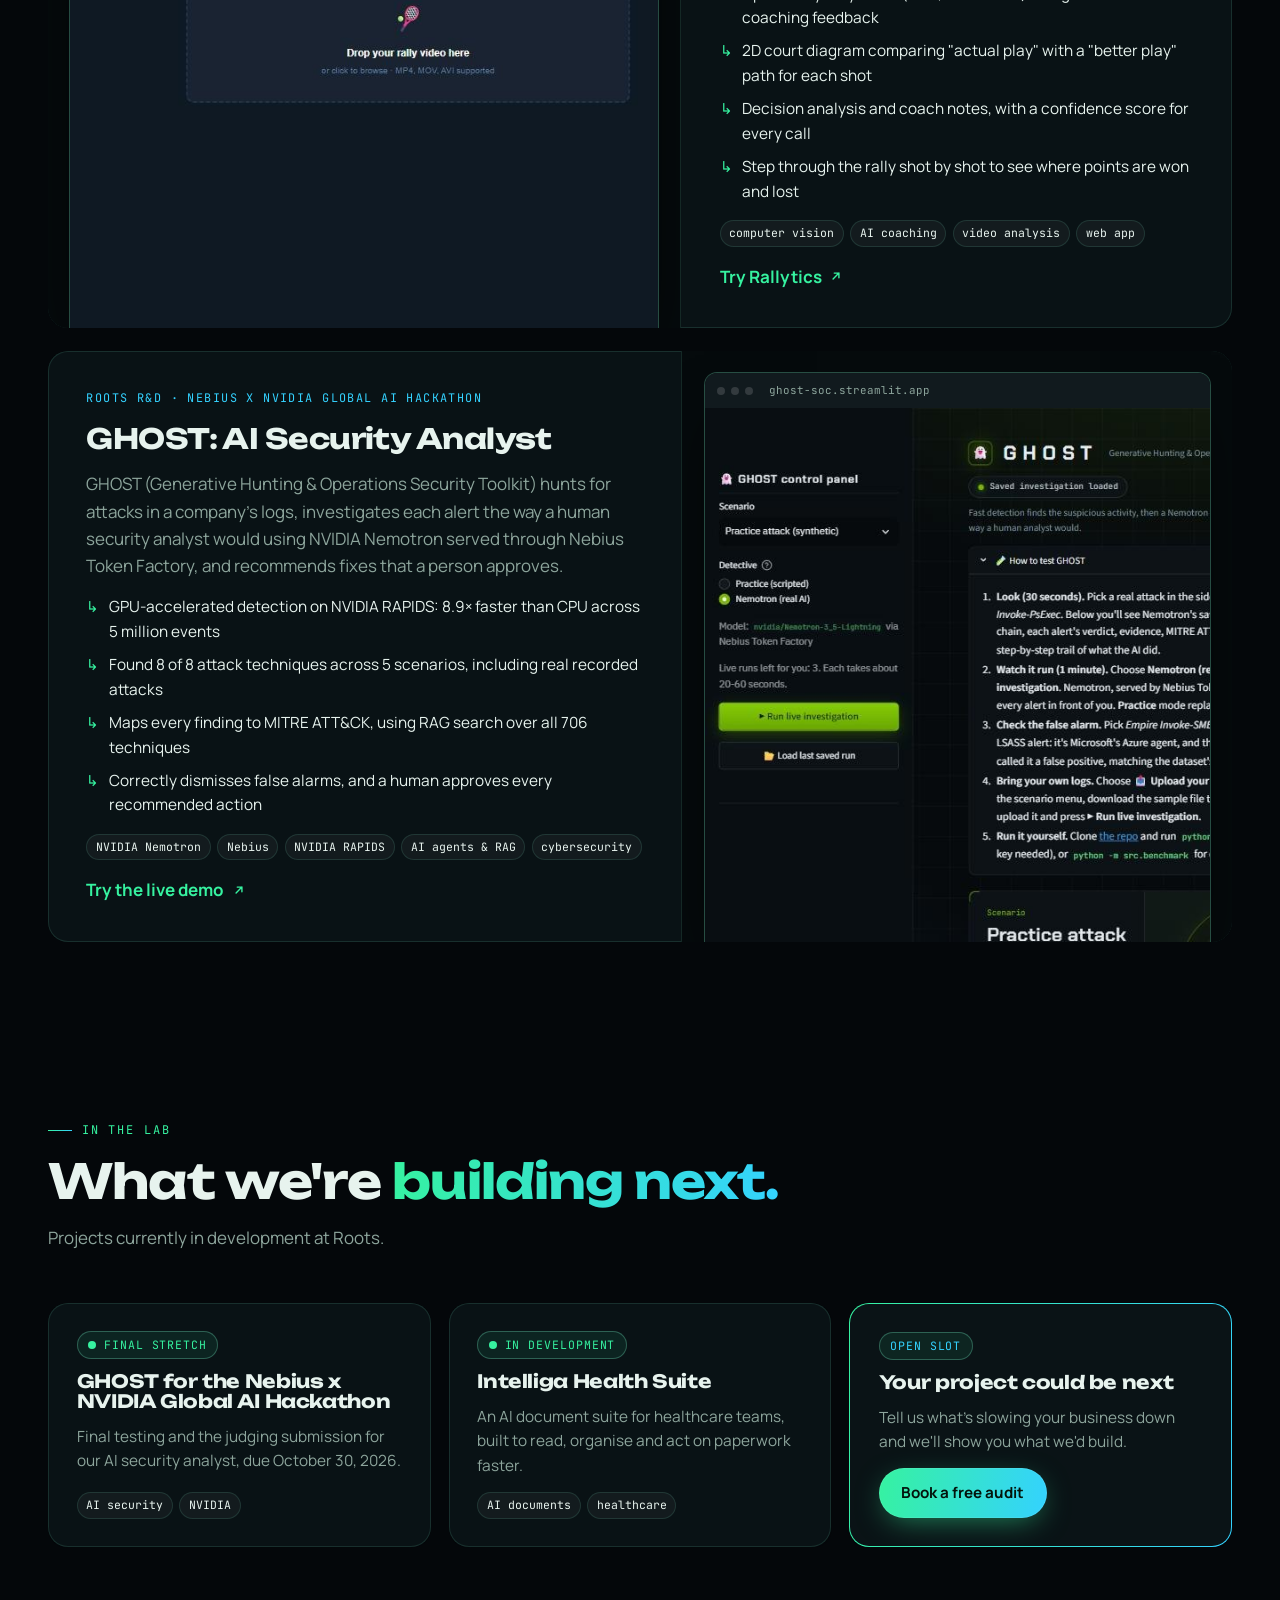
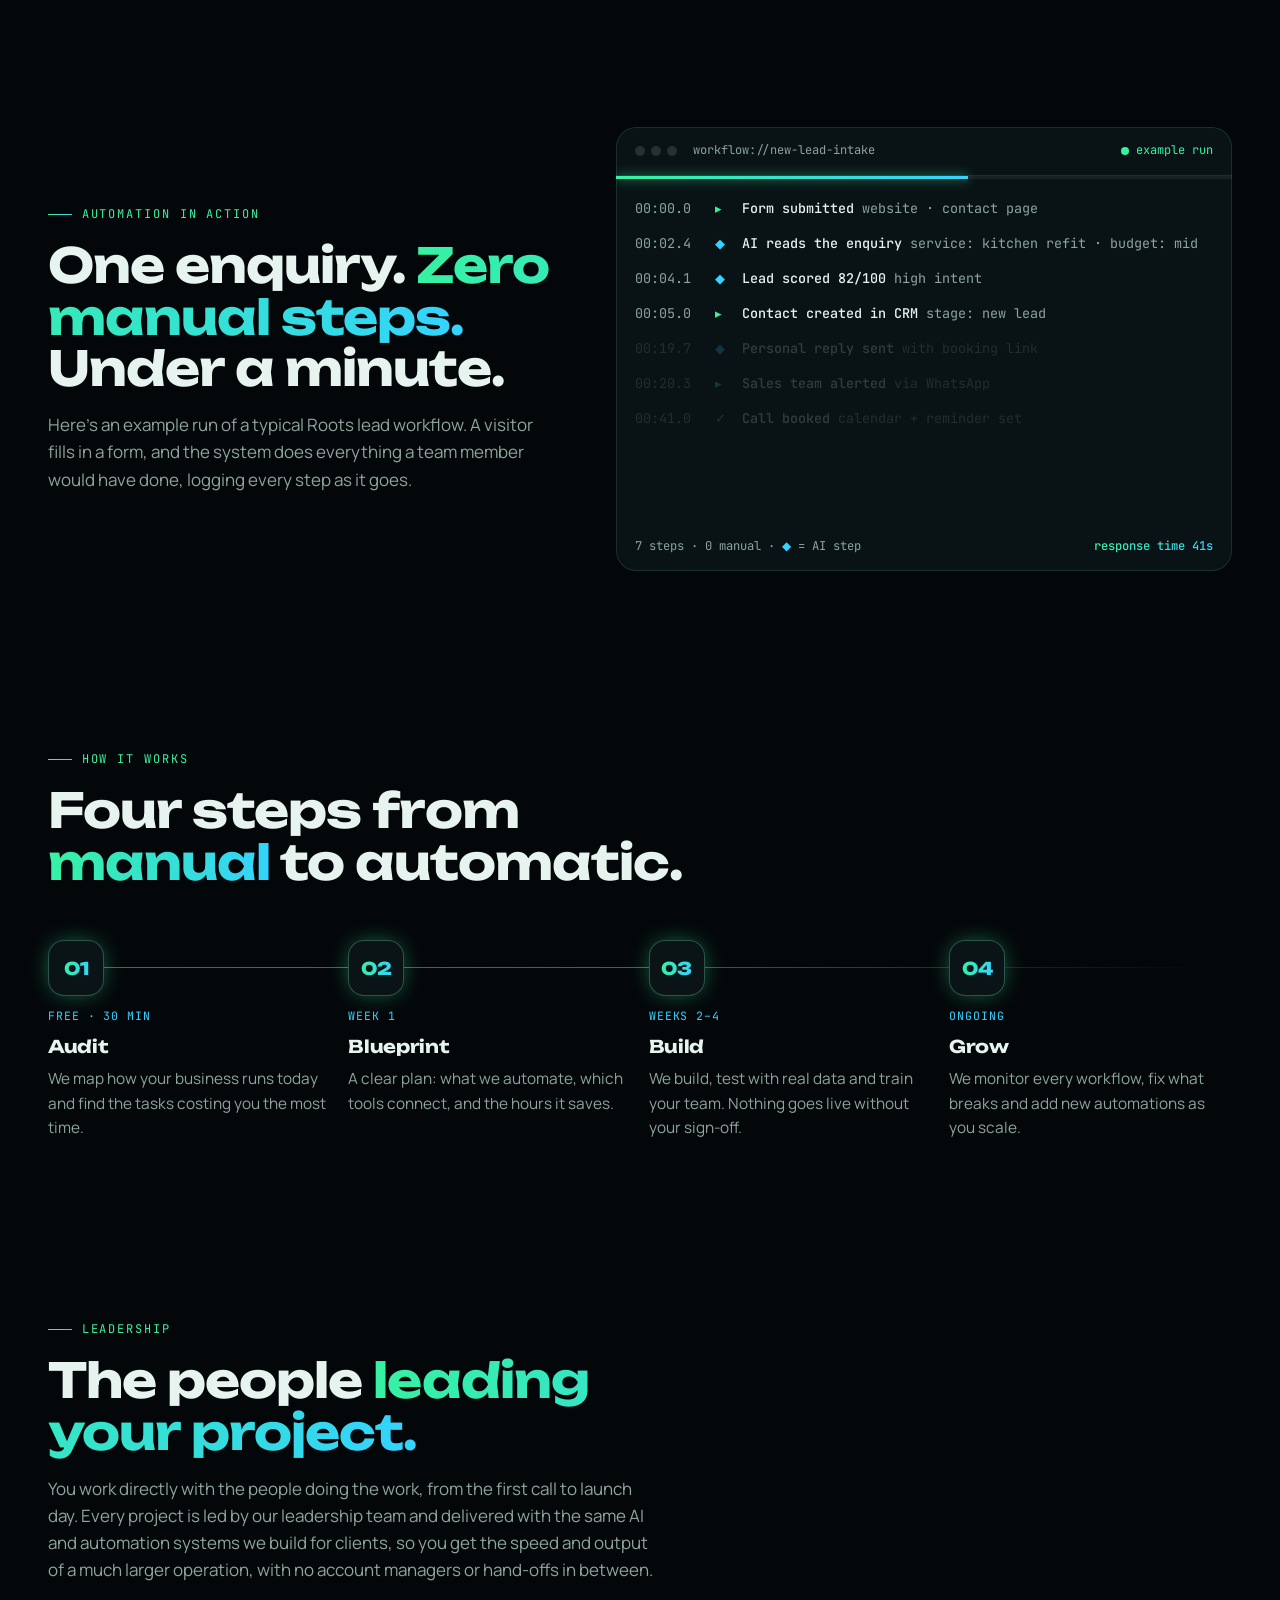
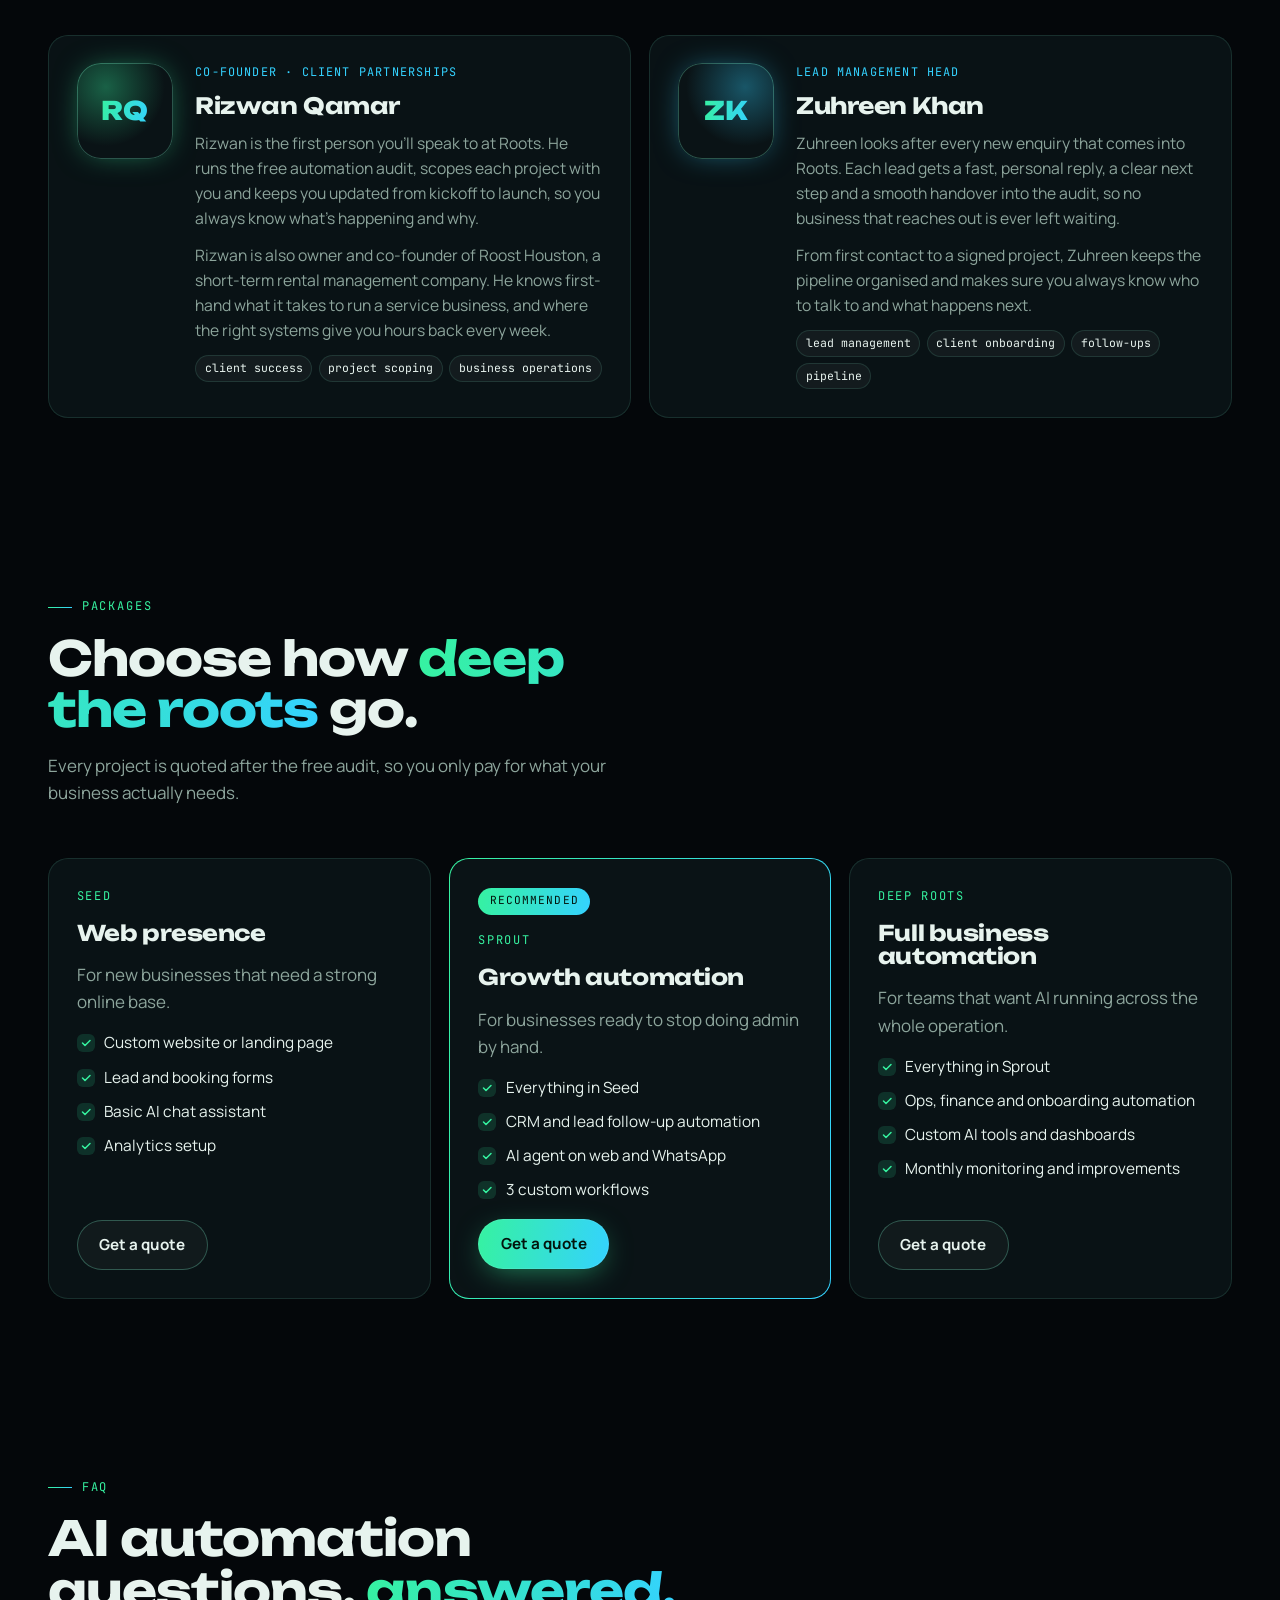
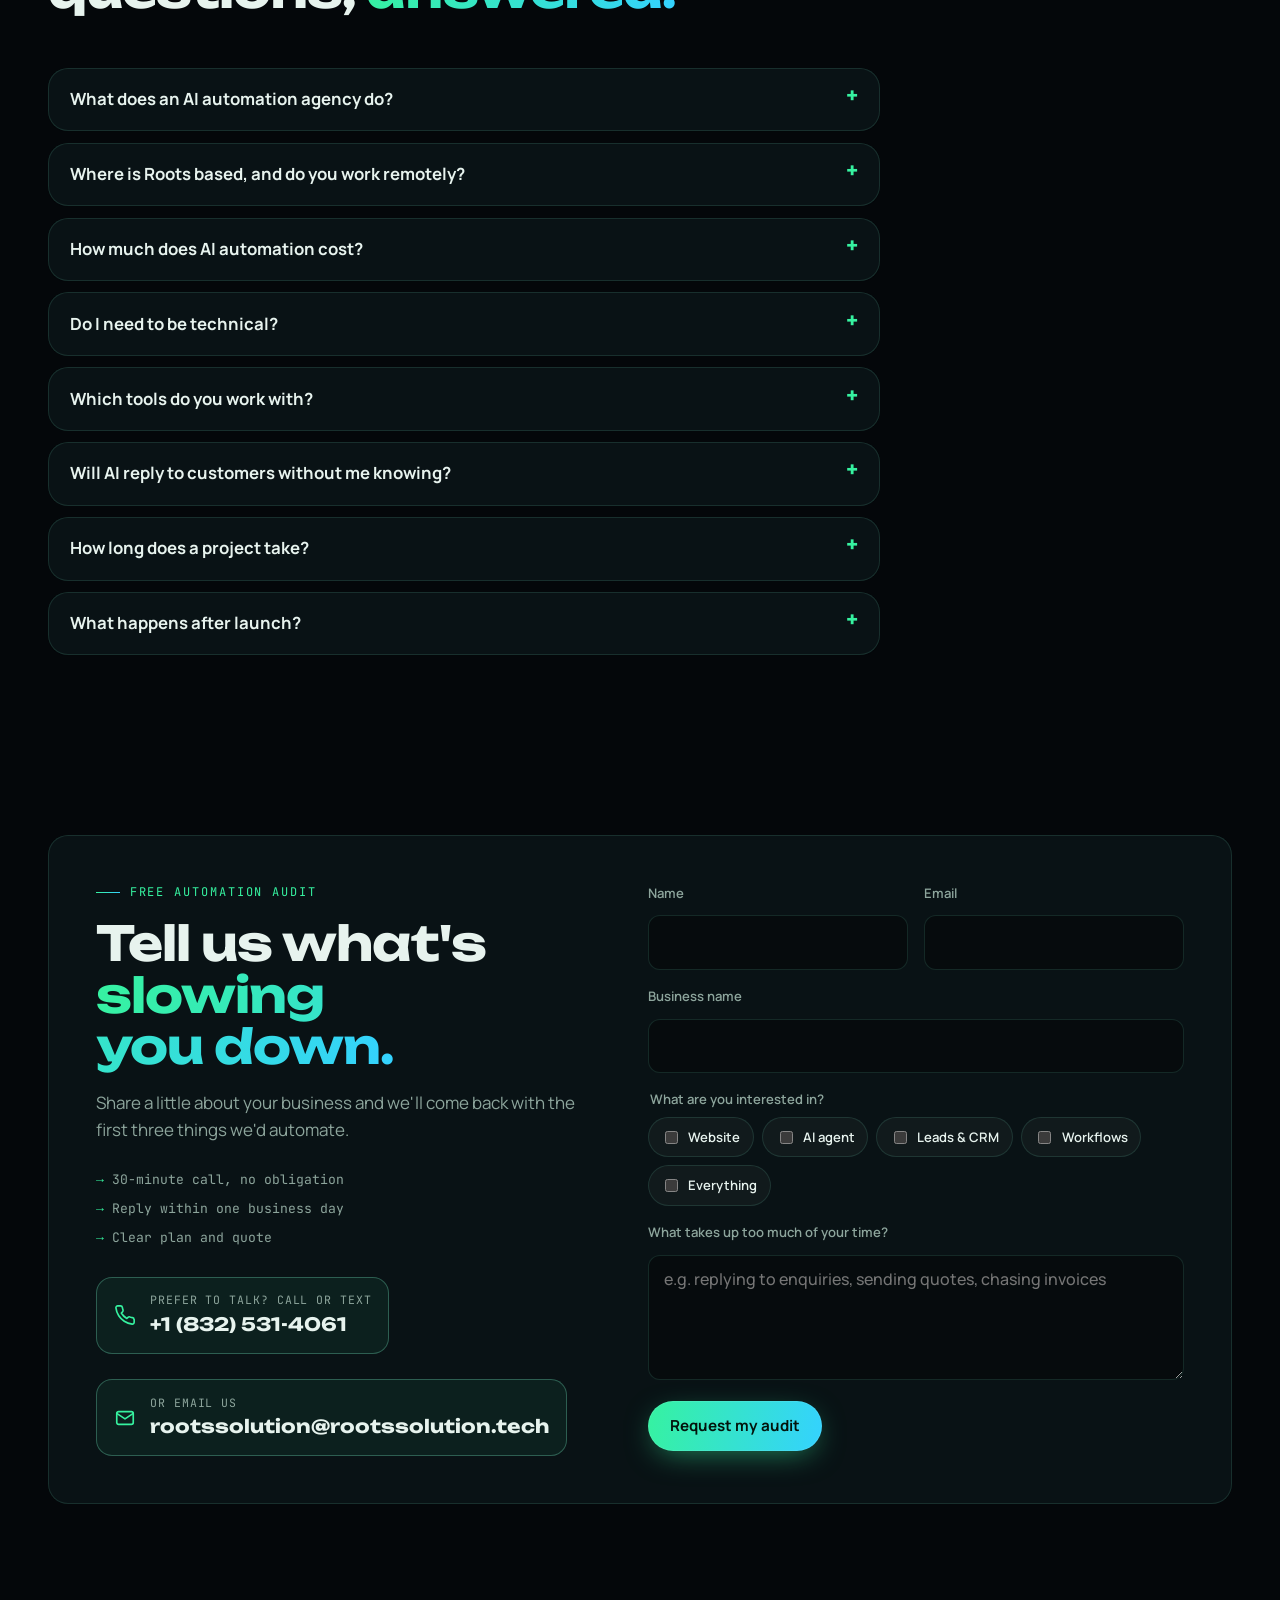
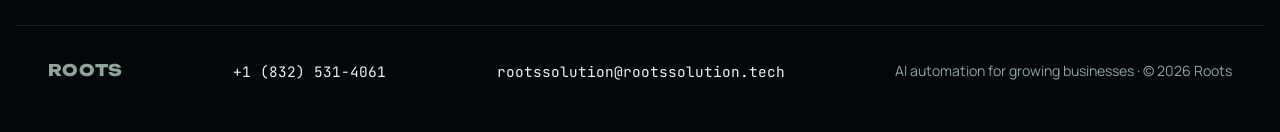
==== commit f41adab2: "Add Roots email (rootssolution@rootssolution.tech) to contact section, footer and structured data Co" ====
--- a/index.html
+++ b/index.html
@@ -10,23 +10,23 @@
 <meta property="og:locale" content="en_US">
 <meta property="og:title" content="AI Automation Agency in Houston, TX | Roots">
 <meta property="og:description" content="Websites, AI agents and full business automation for growing businesses, built in Houston. Book a free automation audit.">
-<meta property="og:image" content="https://roots-ai-roan.vercel.app/img/hero.jpg">
+<meta property="og:image" content="https://www.rootssolution.tech/img/hero.jpg">
 <meta property="og:image:width" content="1344">
 <meta property="og:image:height" content="752">
 <meta property="og:image:alt" content="A glowing sapling whose roots are circuit traces carrying data">
 <meta name="twitter:title" content="AI Automation Agency in Houston, TX | Roots">
 <meta name="twitter:description" content="Websites, AI agents and business automation for growing businesses. Book a free automation audit.">
-<meta name="twitter:image" content="https://roots-ai-roan.vercel.app/img/hero.jpg">
+<meta name="twitter:image" content="https://www.rootssolution.tech/img/hero.jpg">
 <meta name="theme-color" content="#04070A">
 <link rel="icon" href="favicon.svg" type="image/svg+xml">
-<link rel="canonical" href="https://roots-ai-roan.vercel.app/">
+<link rel="canonical" href="https://www.rootssolution.tech/">
 <meta name="twitter:card" content="summary_large_image">
 <meta property="og:type" content="website">
-<meta property="og:url" content="https://roots-ai-roan.vercel.app/">
+<meta property="og:url" content="https://www.rootssolution.tech/">
 <link rel="preload" href="fonts/Manrope-latin-bcbadccc.woff2" as="font" type="font/woff2" crossorigin>
 <link rel="preload" href="fonts/Unbounded-latin-f2b2b22d.woff2" as="font" type="font/woff2" crossorigin>
 <link rel="stylesheet" href="styles.css">
-<script type="application/ld+json">{"@context":"https://schema.org","@graph":[{"@type":"ProfessionalService","@id":"https://roots-ai-roan.vercel.app/#business","name":"Roots","alternateName":"Roots AI Automation","url":"https://roots-ai-roan.vercel.app/","description":"Roots is a Houston AI automation agency building websites, AI chatbots and voice agents, CRM and workflow automation for growing businesses. Book a free audit.","image":"https://roots-ai-roan.vercel.app/img/hero.jpg","telephone":"+1-832-531-4061","address":{"@type":"PostalAddress","addressLocality":"Houston","addressRegion":"TX","addressCountry":"US"},"areaServed":[{"@type":"City","name":"Houston"},{"@type":"State","name":"Texas"},{"@type":"Country","name":"United States"}],"knowsAbout":["AI automation","Business process automation","AI chatbots","AI voice agents","Website design","CRM automation","Workflow automation","Retrieval-augmented generation"],"founder":{"@type":"Person","name":"Rizwan Qamar"},"hasOfferCatalog":{"@type":"OfferCatalog","name":"AI automation services","itemListElement":[{"@type":"Offer","itemOffered":{"@type":"Service","name":"Websites and landing pages"}},{"@type":"Offer","itemOffered":{"@type":"Service","name":"AI chat and voice agents"}},{"@type":"Offer","itemOffered":{"@type":"Service","name":"Lead capture and CRM automation"}},{"@type":"Offer","itemOffered":{"@type":"Service","name":"Workflow automation"}},{"@type":"Offer","itemOffered":{"@type":"Service","name":"Marketing automation"}},{"@type":"Offer","itemOffered":{"@type":"Service","name":"Custom AI tools and dashboards"}}]}},{"@type":"WebSite","@id":"https://roots-ai-roan.vercel.app/#website","url":"https://roots-ai-roan.vercel.app/","name":"Roots","publisher":{"@id":"https://roots-ai-roan.vercel.app/#business"}},{"@type":"FAQPage","@id":"https://roots-ai-roan.vercel.app/#faq","mainEntity":[{"@type":"Question","name":"What does an AI automation agency do?","acceptedAnswer":{"@type":"Answer","text":"We find the repetitive work in your business, like answering enquiries, following up leads, booking calls, sending invoices and updating spreadsheets, and build systems that do it for you. That can be a website that captures leads, an AI chatbot or voice agent that answers customers, or automations that connect the tools you already use."}},{"@type":"Question","name":"Where is Roots based, and do you work remotely?","acceptedAnswer":{"@type":"Answer","text":"Roots is based in Houston, Texas. We work with Houston businesses in person and with clients in other cities remotely, over video calls and shared project boards."}},{"@type":"Question","name":"How much does AI automation cost?","acceptedAnswer":{"@type":"Answer","text":"It depends on what you need automated and how many systems are involved. Every project is quoted after the free audit, so you get a clear, fixed plan and price before any work starts."}},{"@type":"Question","name":"Do I need to be technical?","acceptedAnswer":{"@type":"Answer","text":"No. We handle setup, integrations and testing. You get simple instructions and a team to call when you need a change."}},{"@type":"Question","name":"Which tools do you work with?","acceptedAnswer":{"@type":"Answer","text":"Most of the ones you already use: Google Workspace, Microsoft 365, HubSpot, WhatsApp, Stripe, Calendly, Shopify and more. If your tool has an API, we can usually connect it."}},{"@type":"Question","name":"Will AI reply to customers without me knowing?","acceptedAnswer":{"@type":"Answer","text":"Only if you want it to. Every agent follows rules you approve, and anything sensitive is handed to a person on your team."}},{"@type":"Question","name":"How long does a project take?","acceptedAnswer":{"@type":"Answer","text":"A website usually takes two to three weeks. A full automation setup typically takes four to eight weeks, depending on how many systems are involved."}},{"@type":"Question","name":"What happens after launch?","acceptedAnswer":{"@type":"Answer","text":"We monitor your workflows, fix anything that breaks and suggest new automations as your business changes."}}]}]}</script>
+<script type="application/ld+json">{"@context":"https://schema.org","@graph":[{"@type":"ProfessionalService","@id":"https://www.rootssolution.tech/#business","name":"Roots","alternateName":"Roots AI Automation","url":"https://www.rootssolution.tech/","description":"Roots is a Houston AI automation agency building websites, AI chatbots and voice agents, CRM and workflow automation for growing businesses. Book a free audit.","image":"https://www.rootssolution.tech/img/hero.jpg","telephone":"+1-832-531-4061","email":"rootssolution@rootssolution.tech","address":{"@type":"PostalAddress","addressLocality":"Houston","addressRegion":"TX","addressCountry":"US"},"areaServed":[{"@type":"City","name":"Houston"},{"@type":"State","name":"Texas"},{"@type":"Country","name":"United States"}],"knowsAbout":["AI automation","Business process automation","AI chatbots","AI voice agents","Website design","CRM automation","Workflow automation","Retrieval-augmented generation"],"founder":{"@type":"Person","name":"Rizwan Qamar"},"hasOfferCatalog":{"@type":"OfferCatalog","name":"AI automation services","itemListElement":[{"@type":"Offer","itemOffered":{"@type":"Service","name":"Websites and landing pages"}},{"@type":"Offer","itemOffered":{"@type":"Service","name":"AI chat and voice agents"}},{"@type":"Offer","itemOffered":{"@type":"Service","name":"Lead capture and CRM automation"}},{"@type":"Offer","itemOffered":{"@type":"Service","name":"Workflow automation"}},{"@type":"Offer","itemOffered":{"@type":"Service","name":"Marketing automation"}},{"@type":"Offer","itemOffered":{"@type":"Service","name":"Custom AI tools and dashboards"}}]}},{"@type":"WebSite","@id":"https://www.rootssolution.tech/#website","url":"https://www.rootssolution.tech/","name":"Roots","publisher":{"@id":"https://www.rootssolution.tech/#business"}},{"@type":"FAQPage","@id":"https://www.rootssolution.tech/#faq","mainEntity":[{"@type":"Question","name":"What does an AI automation agency do?","acceptedAnswer":{"@type":"Answer","text":"We find the repetitive work in your business, like answering enquiries, following up leads, booking calls, sending invoices and updating spreadsheets, and build systems that do it for you. That can be a website that captures leads, an AI chatbot or voice agent that answers customers, or automations that connect the tools you already use."}},{"@type":"Question","name":"Where is Roots based, and do you work remotely?","acceptedAnswer":{"@type":"Answer","text":"Roots is based in Houston, Texas. We work with Houston businesses in person and with clients in other cities remotely, over video calls and shared project boards."}},{"@type":"Question","name":"How much does AI automation cost?","acceptedAnswer":{"@type":"Answer","text":"It depends on what you need automated and how many systems are involved. Every project is quoted after the free audit, so you get a clear, fixed plan and price before any work starts."}},{"@type":"Question","name":"Do I need to be technical?","acceptedAnswer":{"@type":"Answer","text":"No. We handle setup, integrations and testing. You get simple instructions and a team to call when you need a change."}},{"@type":"Question","name":"Which tools do you work with?","acceptedAnswer":{"@type":"Answer","text":"Most of the ones you already use: Google Workspace, Microsoft 365, HubSpot, WhatsApp, Stripe, Calendly, Shopify and more. If your tool has an API, we can usually connect it."}},{"@type":"Question","name":"Will AI reply to customers without me knowing?","acceptedAnswer":{"@type":"Answer","text":"Only if you want it to. Every agent follows rules you approve, and anything sensitive is handed to a person on your team."}},{"@type":"Question","name":"How long does a project take?","acceptedAnswer":{"@type":"Answer","text":"A website usually takes two to three weeks. A full automation setup typically takes four to eight weeks, depending on how many systems are involved."}},{"@type":"Question","name":"What happens after launch?","acceptedAnswer":{"@type":"Answer","text":"We monitor your workflows, fix anything that breaks and suggest new automations as your business changes."}}]}]}</script>
 
 </head>
 <body>
@@ -437,6 +437,7 @@
           <p>Share a little about your business and we'll come back with the first three things we'd automate.</p>
           <ul class="points"><li>30-minute call, no obligation</li><li>Reply within one business day</li><li>Clear plan and quote</li></ul>
           <a class="call" href="tel:+18325314061"><svg viewBox="0 0 24 24" fill="none" stroke="currentColor" stroke-width="1.8" stroke-linecap="round" stroke-linejoin="round" aria-hidden="true"><path d="M22 16.9v3a2 2 0 0 1-2.2 2 19.8 19.8 0 0 1-8.6-3.1 19.5 19.5 0 0 1-6-6A19.8 19.8 0 0 1 2.1 4.2 2 2 0 0 1 4.1 2h3a2 2 0 0 1 2 1.7c.1.9.4 1.8.7 2.7a2 2 0 0 1-.5 2.1L8 9.8a16 16 0 0 0 6 6l1.3-1.3a2 2 0 0 1 2.1-.4c.9.3 1.8.6 2.7.7a2 2 0 0 1 1.7 2z"/></svg><span><small>Prefer to talk? Call or text</small>+1 (832) 531-4061</span></a>
+          <a class="call" href="mailto:rootssolution@rootssolution.tech"><svg viewBox="0 0 24 24" fill="none" stroke="currentColor" stroke-width="1.8" stroke-linecap="round" stroke-linejoin="round" aria-hidden="true"><rect x="3" y="5" width="18" height="14" rx="2"/><path d="M3 7l9 6 9-6"/></svg><span><small>Or email us</small>rootssolution@rootssolution.tech</span></a>
         </div>
         <form id="lead-form" method="post" action="#contact" novalidate>
           <div class="row2">
@@ -470,6 +471,7 @@
   <div class="wrap">
     <a class="logo footer-logo" href="#top">ROOTS</a>
     <a class="footer-phone" href="tel:+18325314061">+1 (832) 531-4061</a>
+    <a class="footer-phone" href="mailto:rootssolution@rootssolution.tech">rootssolution@rootssolution.tech</a>
     <span>AI automation for growing businesses · © 2026 Roots</span>
   </div>
 </footer>
--- a/styles.css
+++ b/styles.css
@@ -480,3 +480,7 @@
 .notfound h1 { font-size: clamp(2.2rem, 6vw, 4.2rem); max-width: 14ch; }
 .notfound p { color: var(--dim); max-width: 32rem; }
 .notfound .ctas { display: flex; flex-wrap: wrap; gap: 0.8rem; }
+
+/* Stack the phone and email cards neatly */
+.contact .head .call + .call { margin-top: 0.6rem; }
+.call span { overflow-wrap: anywhere; }
